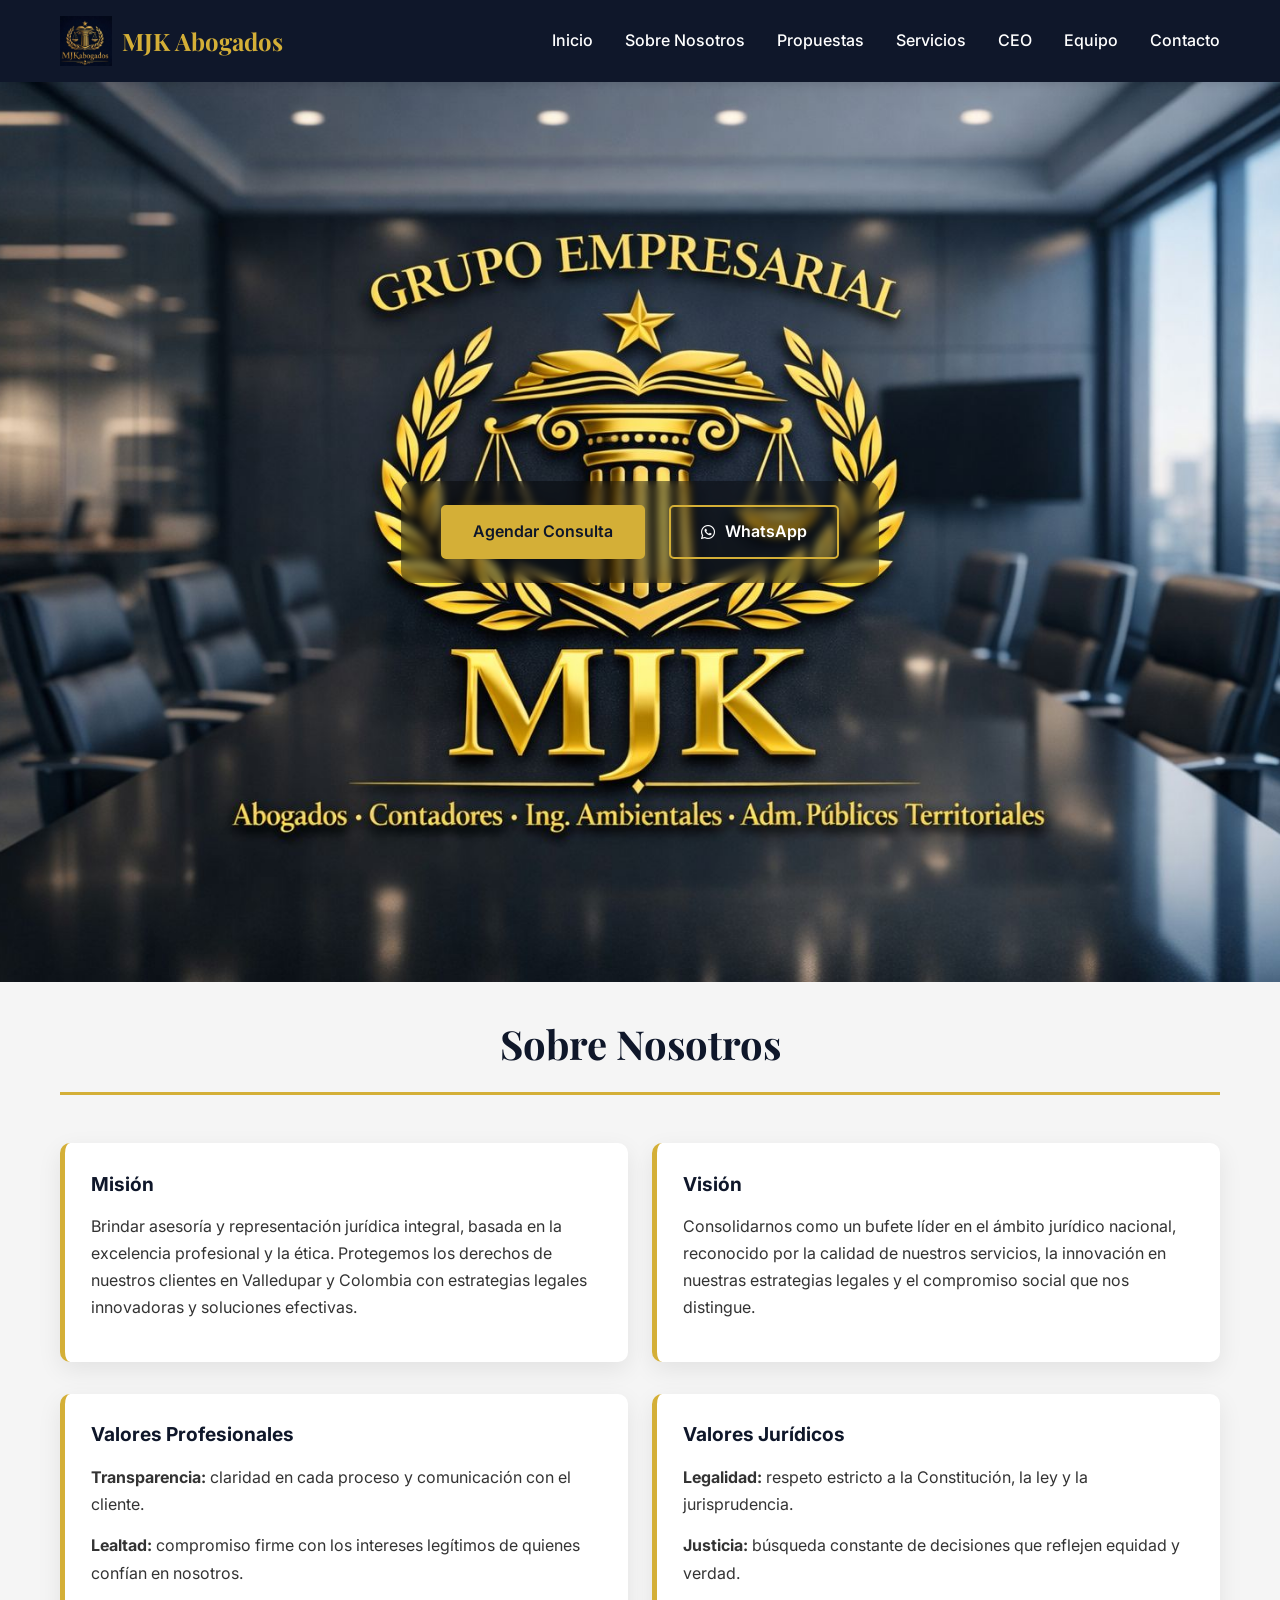
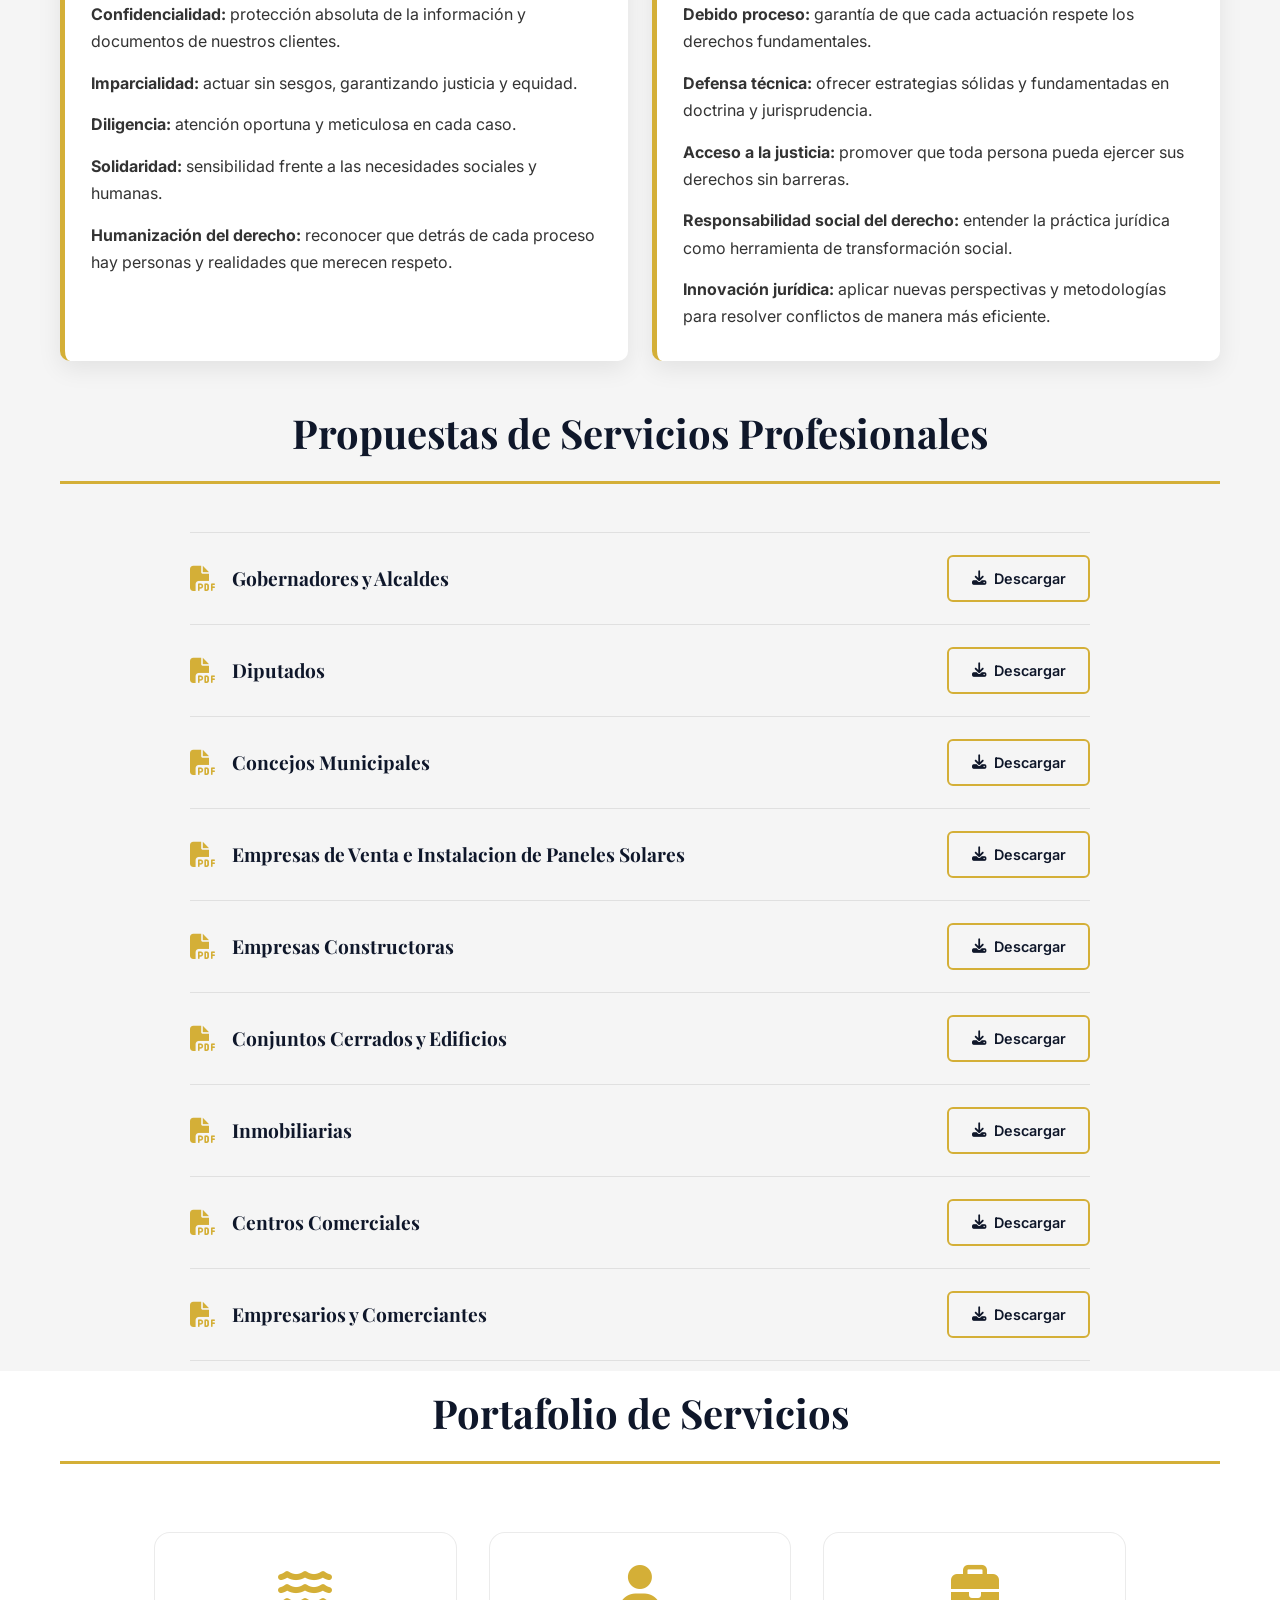
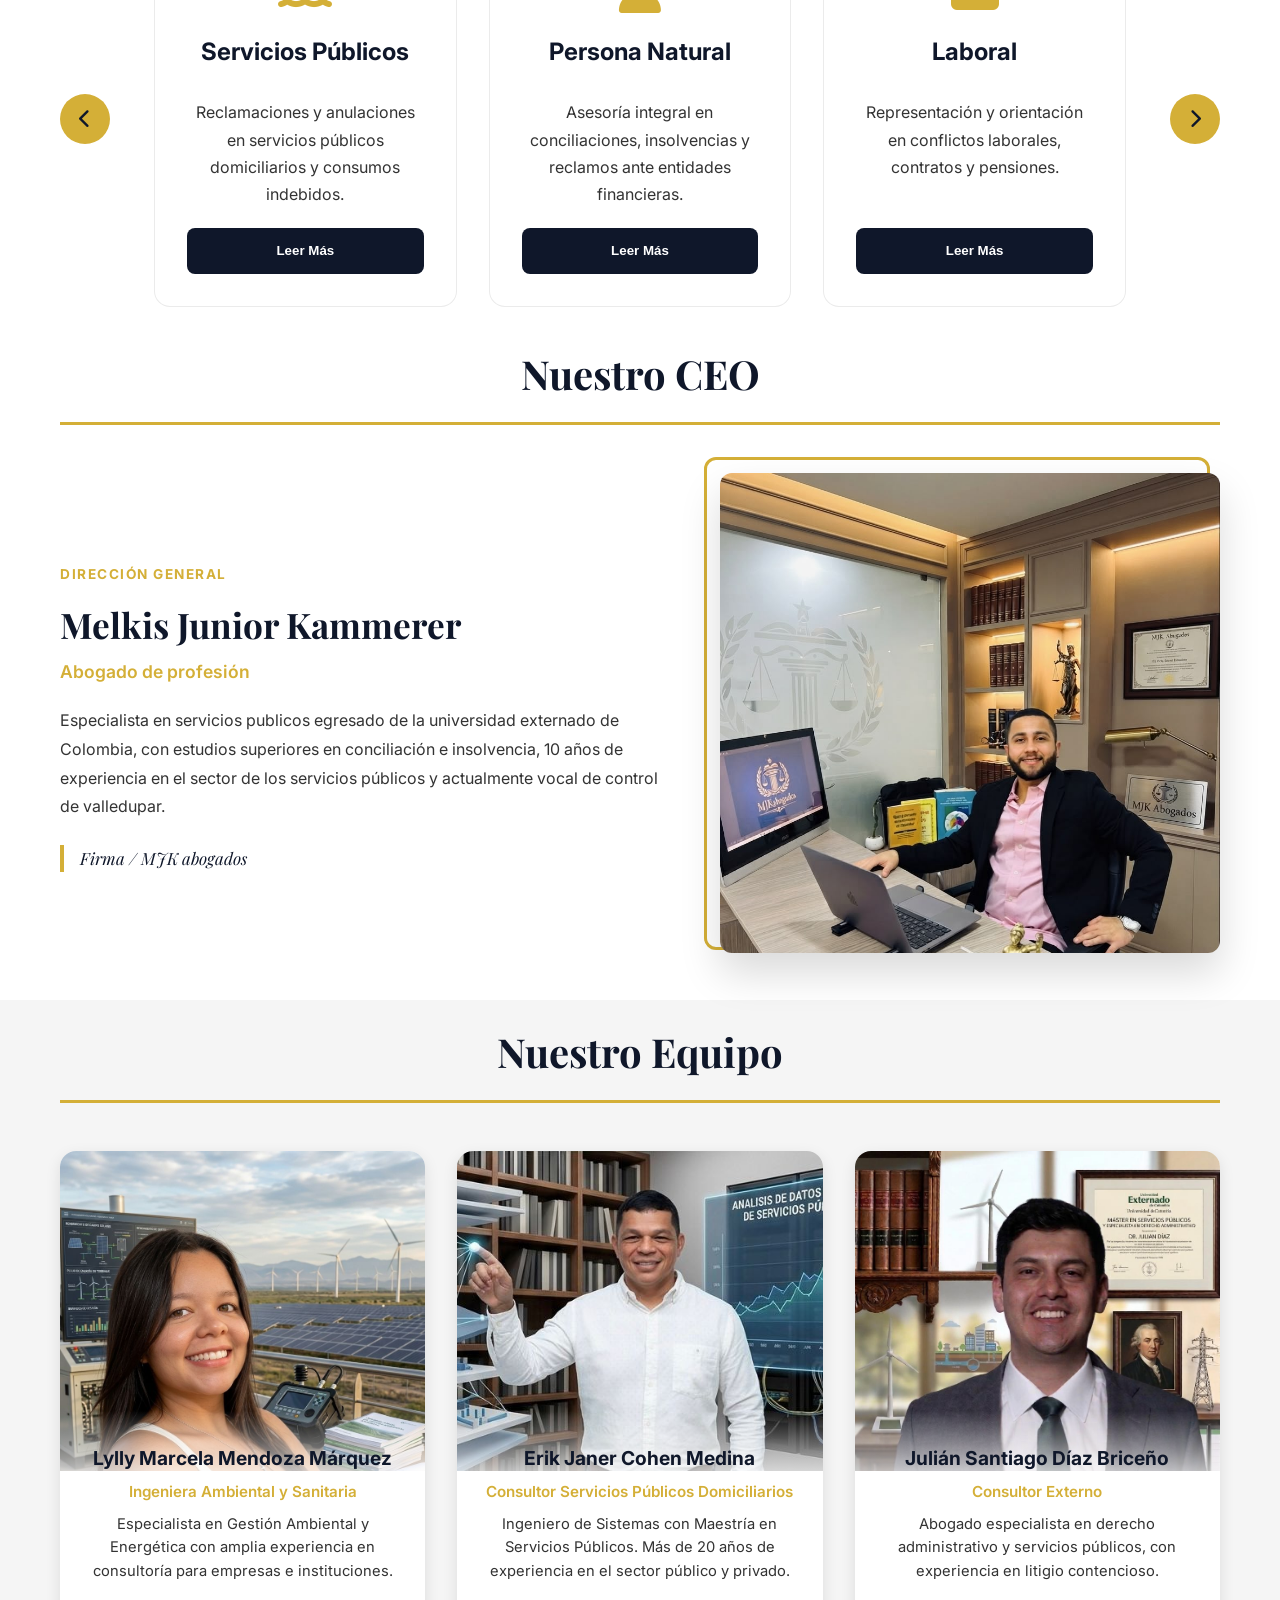
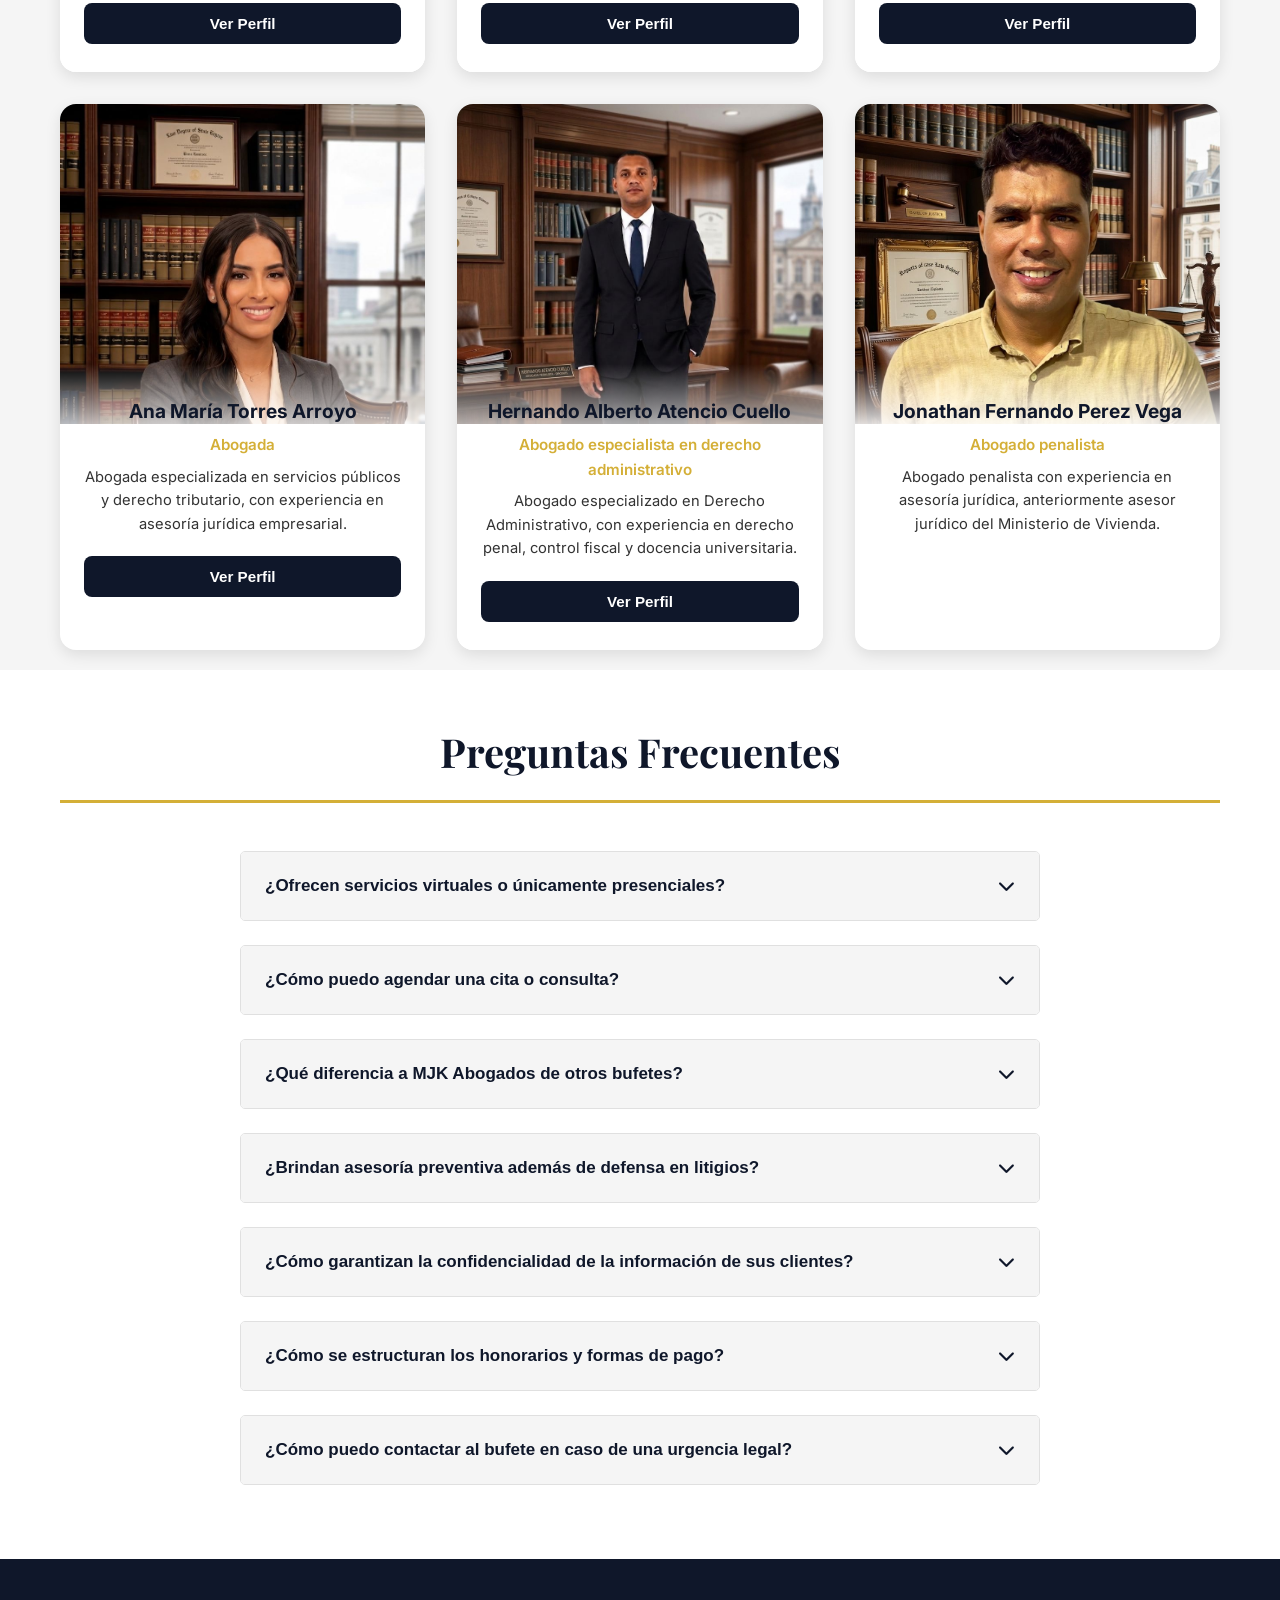
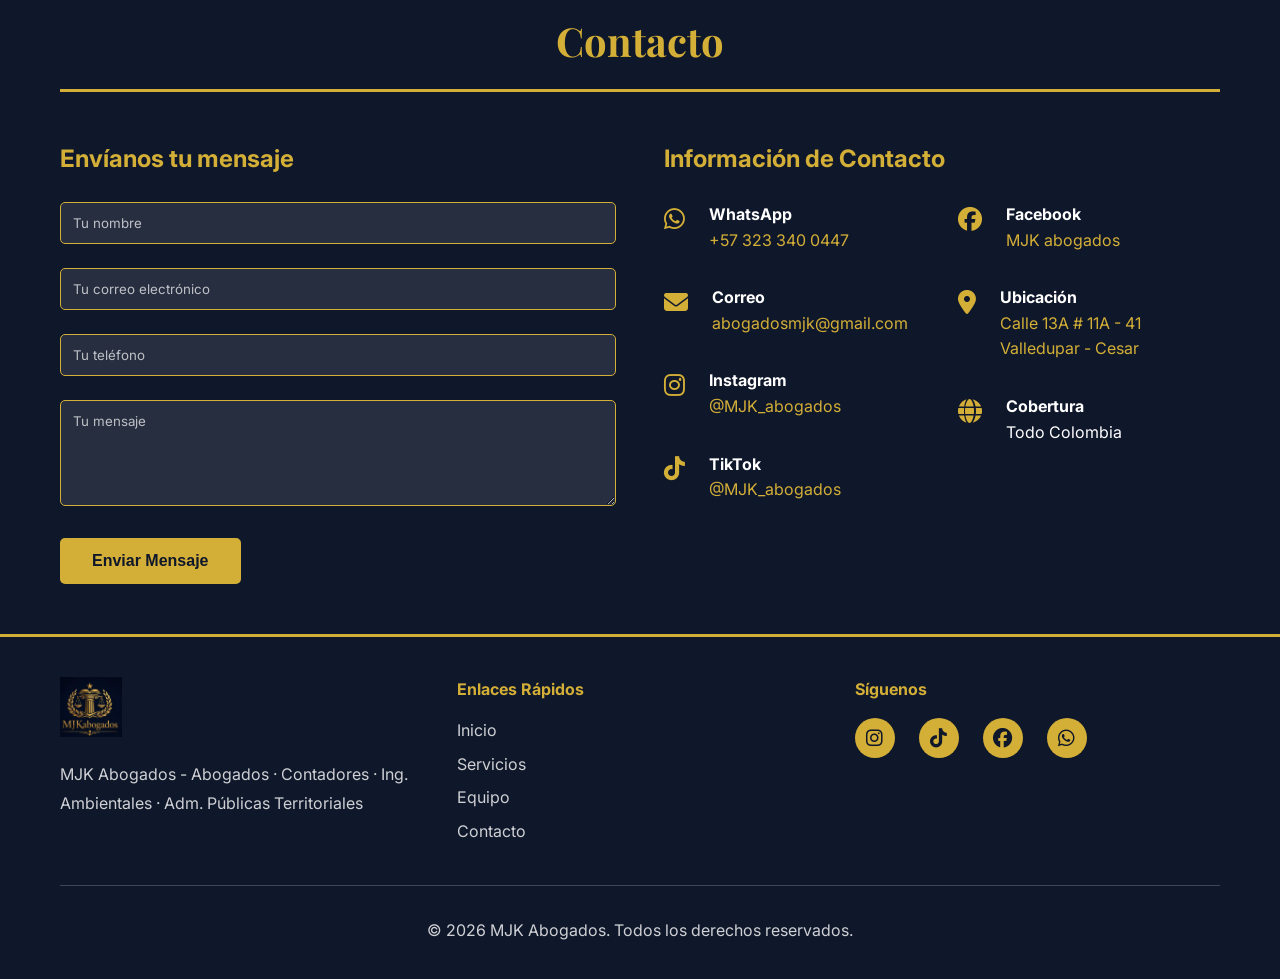
==== index.html @ a699f777 "seo: strengthen brand image metadata" ====
<!DOCTYPE html>
<html lang="es">

<head>
    <link rel="canonical" href="https://mjkabogados.com/">
    <meta charset="UTF-8">
    <meta name="viewport" content="width=device-width, initial-scale=1.0">
    <meta name="robots" content="index, follow">
    <meta name="description"
        content="MJK Abogados, firma de abogados en Valledupar especializada en derecho laboral, civil, penal, administrativo y servicios legales para personas, empresas e instituciones en Colombia.">
    <meta name="keywords" content="abogados en Valledupar, abogados, firma de abogados, derecho laboral, derecho civil, derecho penal, derecho administrativo, servicios legales en Valledupar, abogados en Colombia">
    <meta property="og:locale" content="es_CO">
    <meta property="og:type" content="website">
    <meta property="og:url" content="https://mjkabogados.com/">
    <meta property="og:title" content="Abogados en Valledupar | MJK Abogados">
    <meta property="og:description"
        content="Asesoría y representación legal en Valledupar y Colombia en derecho laboral, civil, penal y administrativo.">
    <meta property="og:image" content="https://mjkabogados.com/img/logo.jpeg">
    <meta property="og:image:secure_url" content="https://mjkabogados.com/img/logo.jpeg">
    <meta property="og:image:alt" content="Logo de MJK Abogados">
    <meta property="og:image:type" content="image/jpeg">
    <meta name="twitter:card" content="summary_large_image">
    <meta name="twitter:title" content="Abogados en Valledupar | MJK Abogados">
    <meta name="twitter:description"
        content="Firma legal con cobertura en Valledupar y Colombia para personas, empresas e instituciones.">
    <meta name="twitter:image" content="https://mjkabogados.com/img/logo.jpeg">
    <meta name="twitter:image:alt" content="Logo de MJK Abogados">
    <title>MJK Abogados | Abogados en Valledupar - Firma Legal en Colombia</title>
    <link rel="icon" type="image/jpeg" href="img/logo.jpeg">
    <link rel="apple-touch-icon" href="img/logo.jpeg">
    <link rel="stylesheet" href="https://cdnjs.cloudflare.com/ajax/libs/font-awesome/6.4.0/css/all.min.css">
    <link
        href="https://fonts.googleapis.com/css2?family=Playfair+Display:wght@700&family=Inter:wght@400;500;600;700&display=swap"
        rel="stylesheet">
    <link rel="stylesheet" href="css/styles.css">
    <script type="application/ld+json">
        {
            "@context": "https://schema.org",
            "@type": "LegalService",
            "name": "MJK Abogados",
            "url": "https://mjkabogados.com/",
            "image": "https://mjkabogados.com/img/logo.jpeg",
            "logo": "https://mjkabogados.com/img/logo.jpeg",
            "description": "Firma de abogados en Valledupar con servicios en derecho laboral, civil, penal, administrativo y asesoría jurídica integral en Colombia.",
            "address": {
                "@type": "PostalAddress",
                "streetAddress": "Calle 13A # 11A - 41",
                "addressLocality": "Valledupar",
                "addressRegion": "Cesar",
                "addressCountry": "CO"
            },
            "areaServed": [
                {
                    "@type": "City",
                    "name": "Valledupar"
                },
                {
                    "@type": "Country",
                    "name": "Colombia"
                }
            ],
            "telephone": "+57 323 340 0447",
            "email": "abogadosmjk@gmail.com",
            "sameAs": [
                "https://instagram.com/MJK_abogados",
                "https://www.tiktok.com/@abogados.mjk",
                "https://www.facebook.com/share/18vCvdkuoU/?mibextid=wwXIfr"
            ],
            "serviceType": [
                "Derecho laboral",
                "Derecho civil",
                "Derecho penal",
                "Derecho administrativo",
                "Asesoría jurídica empresarial"
            ],
            "publisher": {
                "@type": "Organization",
                "name": "MJK Abogados",
                "logo": {
                    "@type": "ImageObject",
                    "url": "https://mjkabogados.com/img/logo.jpeg"
                }
            }
        }
    </script>
    <script type="application/ld+json">
        {
            "@context": "https://schema.org",
            "@type": "WebSite",
            "name": "MJK Abogados",
            "url": "https://mjkabogados.com/",
            "potentialAction": {
                "@type": "SearchAction",
                "target": "https://mjkabogados.com/?q={search_term_string}",
                "query-input": "required name=search_term_string"
            }
        }
    </script>
</head>

<body>
    <!-- NAVBAR -->
    <nav class="navbar">
        <div class="container">
            <div class="navbar-brand">
                <img src="img/logo.jpeg" alt="MJK Abogados Logo" class="logo">
                <span class="brand-name">MJK Abogados</span>
            </div>
            <button class="navbar-toggle" id="navbarToggle">
                <i class="fas fa-bars"></i>
            </button>
            <ul class="nav-menu" id="navMenu">
                <li><a href="#inicio">Inicio</a></li>
                <li><a href="#sobre">Sobre Nosotros</a></li>
                <li><a href="#propuestas">Propuestas</a></li>
                <li><a href="#servicios">Servicios</a></li>   
                <li><a href="#ceo">CEO</a></li>
                <li><a href="#equipo">Equipo</a></li>
                <li><a href="#contacto">Contacto</a></li>
            </ul>
        </div>
    </nav>

    <!-- HERO SECTION -->
    <section id="inicio" class="hero">
        <div class="hero-content">
            <div class="visually-hidden">
                <h1>Abogados en Valledupar con cobertura legal en toda Colombia</h1>
                <p>MJK Abogados brinda asesoría y representación jurídica en derecho laboral, civil, penal y administrativo para personas, empresas e instituciones.</p>
            </div>

            <div class="hero-buttons">
                <a href="#contacto" class="btn btn-primary">Agendar Consulta</a>
                <a href="https://wa.me/573233400447?text=Hola%20MJK%20Abogados,%20quisiera%20consultar..."
                    class="btn btn-secondary" target="_blank">
                    <i class="fab fa-whatsapp"></i> WhatsApp
                </a>
            </div>
        </div>
    </section>

    <!-- SOBRE NOSOTROS -->
    <section id="sobre" class="about">
        <div class="container">
            <h2>Sobre Nosotros</h2>
            <div class="about-content">
                <div class="about-top">
                    <div class="about-card about-half">
                        <h4>Misión</h4>
                        <p>Brindar asesoría y representación jurídica integral, basada en la excelencia profesional y la
                            ética. Protegemos los derechos de nuestros clientes en Valledupar y Colombia con estrategias legales innovadoras y
                            soluciones efectivas.</p>
                    </div>
                    <div class="about-card about-half">
                        <h4>Visión</h4>
                        <p>Consolidarnos como un bufete líder en el ámbito jurídico nacional, reconocido por la calidad
                            de nuestros servicios, la innovación en nuestras estrategias legales y el compromiso social
                            que nos distingue.</p>
                    </div>
                </div>
                <div class="about-bottom">
                    <div class="about-values-row">
                        <div class="about-card about-card--values">
                            <h4>Valores Profesionales</h4>
                            <p><strong>Transparencia:</strong> claridad en cada proceso y comunicación con el cliente.
                            </p>
                            <p><strong>Lealtad:</strong> compromiso firme con los intereses legítimos de quienes confían
                                en nosotros.</p>
                            <p><strong>Confidencialidad:</strong> protección absoluta de la información y documentos de
                                nuestros clientes.</p>
                            <p><strong>Imparcialidad:</strong> actuar sin sesgos, garantizando justicia y equidad.</p>
                            <p><strong>Diligencia:</strong> atención oportuna y meticulosa en cada caso.</p>
                            <p><strong>Solidaridad:</strong> sensibilidad frente a las necesidades sociales y humanas.
                            </p>
                            <p><strong>Humanización del derecho:</strong> reconocer que detrás de cada proceso hay
                                personas y realidades que merecen respeto.</p>
                        </div>
                        <div class="about-card about-card--values">
                            <h4>Valores Jurídicos</h4>
                            <p><strong>Legalidad:</strong> respeto estricto a la Constitución, la ley y la
                                jurisprudencia.</p>
                            <p><strong>Justicia:</strong> búsqueda constante de decisiones que reflejen equidad y
                                verdad.</p>
                            <p><strong>Debido proceso:</strong> garantía de que cada actuación respete los derechos
                                fundamentales.</p>
                            <p><strong>Defensa técnica:</strong> ofrecer estrategias sólidas y fundamentadas en doctrina
                                y jurisprudencia.</p>
                            <p><strong>Acceso a la justicia:</strong> promover que toda persona pueda ejercer sus
                                derechos sin barreras.</p>
                            <p><strong>Responsabilidad social del derecho:</strong> entender la práctica jurídica como
                                herramienta de transformación social.</p>
                            <p><strong>Innovación jurídica:</strong> aplicar nuevas perspectivas y metodologías para
                                resolver conflictos de manera más eficiente.</p>
                        </div>
                    </div>

                </div>
            </div>
        </div>
    </section>

    <!-- PROPUESTAS -->
    <section id="propuestas" class="propuestas">
        <div class="container">
            <h2>Propuestas de Servicios Profesionales</h2>
            <div class="propuestas-lista">

                <div class="propuesta-fila">
                    <div class="propuesta-izquierda">
                        <i class="fas fa-file-pdf"></i>
                        <span class="propuesta-nombre">Gobernadores y Alcaldes</span>
                    </div>
                    <a href="https://drive.google.com/file/d/17sCrNwvafiTgXqhVNTicgYeCvT0Y7p-R/view?usp=sharing"
                        class="propuesta-btn" target="_blank">
                        <i class="fas fa-download"></i> Descargar
                    </a>
                </div>

                <div class="propuesta-fila">
                    <div class="propuesta-izquierda">
                        <i class="fas fa-file-pdf"></i>
                        <span class="propuesta-nombre">Diputados</span>
                    </div>
                    <a href="https://drive.google.com/file/d/11726Y9K8hqjGO_If0L4Zh07LdhvwVZY9/view?usp=sharing"
                        class="propuesta-btn" target="_blank">
                        <i class="fas fa-download"></i> Descargar
                    </a>
                </div>

                <div class="propuesta-fila">
                    <div class="propuesta-izquierda">
                        <i class="fas fa-file-pdf"></i>
                        <span class="propuesta-nombre">Concejos Municipales</span>
                    </div>
                    <a href="https://drive.google.com/file/d/1yV-M9DVCG3ICMq84X9VA0N2yFjazBCdd/view?usp=sharing"
                        class="propuesta-btn" target="_blank">
                        <i class="fas fa-download"></i> Descargar
                    </a>
                </div>

                <div class="propuesta-fila">
                    <div class="propuesta-izquierda">
                        <i class="fas fa-file-pdf"></i>
                        <span class="propuesta-nombre">Empresas de Venta e Instalacion de Paneles Solares</span>
                    </div>
                    <a href="https://drive.google.com/file/d/1ZWFgNXyEoKgkj7jxSRii2LB6a3aE-czv/view?usp=sharing"
                        class="propuesta-btn" target="_blank">
                        <i class="fas fa-download"></i> Descargar
                    </a>
                </div>

                <div class="propuesta-fila">
                    <div class="propuesta-izquierda">
                        <i class="fas fa-file-pdf"></i>
                        <span class="propuesta-nombre">Empresas Constructoras</span>
                    </div>
                    <a href="https://drive.google.com/file/d/1zGz60MUUJRoR3LhMsi3hJjZIXzCIt_4q/view?usp=sharing"
                        class="propuesta-btn" target="_blank">
                        <i class="fas fa-download"></i> Descargar
                    </a>
                </div>

                <div class="propuesta-fila">
                    <div class="propuesta-izquierda">
                        <i class="fas fa-file-pdf"></i>
                        <span class="propuesta-nombre">Conjuntos Cerrados y Edificios</span>
                    </div>
                    <a href="https://drive.google.com/file/d/1uvI2ENW-Zn09Bcqbhzjt5KZUYVSSjVvZ/view?usp=sharing"
                        class="propuesta-btn" target="_blank">
                        <i class="fas fa-download"></i> Descargar
                    </a>
                </div>

                <div class="propuesta-fila">
                    <div class="propuesta-izquierda">
                        <i class="fas fa-file-pdf"></i>
                        <span class="propuesta-nombre">Inmobiliarias</span>
                    </div>
                    <a href="https://drive.google.com/file/d/1myUMqMc_Cl031paJdoO_lQzhs2rjewwo/view?usp=sharing"
                        class="propuesta-btn" target="_blank">
                        <i class="fas fa-download"></i> Descargar
                    </a>
                </div>

                <div class="propuesta-fila">
                    <div class="propuesta-izquierda">
                        <i class="fas fa-file-pdf"></i>
                        <span class="propuesta-nombre">Centros Comerciales</span>
                    </div>
                    <a href="https://drive.google.com/file/d/1xZUAeNHdOgQsxAsM2YVkanNiUA2tVI_c/view?usp=sharing"
                        class="propuesta-btn" target="_blank">
                        <i class="fas fa-download"></i> Descargar
                    </a>
                </div>

                <div class="propuesta-fila">
                    <div class="propuesta-izquierda">
                        <i class="fas fa-file-pdf"></i>
                        <span class="propuesta-nombre">Empresarios y Comerciantes</span>
                    </div>
                    <a href="https://drive.google.com/file/d/1Nvy4bCHF0qKuUGuVOE2D0m-XgnEPaEN0/view?usp=sharing"
                        class="propuesta-btn" target="_blank">
                        <i class="fas fa-download"></i> Descargar
                    </a>
                </div>

            </div>
        </div>
    </section>

    <!-- SERVICIOS SLIDER -->
    <section id="servicios" class="services">
        <div class="container">
            <h2>Portafolio de Servicios</h2>

            <div class="services-slider-container">
                <button class="slider-arrow slider-prev" id="sliderPrev">
                    <i class="fas fa-chevron-left"></i>
                </button>

                <div class="services-slider">
                    <div class="slider-track" id="sliderTrack">

                    </div>
                </div>

                <button class="slider-arrow slider-next" id="sliderNext">
                    <i class="fas fa-chevron-right"></i>
                </button>
            </div>
        </div>
    </section>

    <!-- MODAL SERVICIOS -->
    <div id="serviceModal" class="service-modal">
        <div class="modal-content">
            <button class="modal-close" id="modalClose">
                <i class="fas fa-times"></i>
            </button>
            <h3 id="modalTitle">Servicios</h3>
            <div id="modalBody" class="modal-body">

            </div>
        </div>
    </div>

    <!-- CEO -->
    <section id="ceo" class="ceo">
        <div class="container">
            <h2>Nuestro CEO</h2>
            <div class="ceo-content">
                <div class="ceo-text">
                    <span class="ceo-tag">Dirección General</span>
                    <h3>Melkis Junior Kammerer</h3>
                    <p class="ceo-role">Abogado de profesión </p>
                    <p class="ceo-description">
                        Especialista en servicios publicos egresado de la universidad externado de Colombia, con
                        estudios superiores en conciliación e insolvencia, 10 años de experiencia en el sector de los
                        servicios públicos y actualmente vocal de control de valledupar.
                    </p>
                    <div class="ceo-signature">
                        <span>Firma / MJK abogados</span>
                    </div>
                </div>
                <div class="ceo-image">
                    <img src="img/melkis kammerer.jpeg" alt="Mlekis Junior Kammerer Diaz">
                </div>
            </div>
        </div>
    </section>

    <!-- EQUIPO -->
    <section id="equipo" class="team">
        <div class="container">
            <h2>Nuestro Equipo</h2>
            <div class="team-grid">


                <div class="team-card">
                    <img src="img/lilly_marcela.jpeg" alt="Lylly Marcela Mendoza Márquez">
                    <div class="team-card-body">
                        <h3>Lylly Marcela Mendoza Márquez</h3>
                        <p class="specialty">Ingeniera Ambiental y Sanitaria</p>
                        <p class="description">Especialista en Gestión Ambiental y Energética con amplia experiencia en
                            consultoría para empresas e instituciones.</p>
                        <button class="team-profile-btn" data-member="lilly">Ver Perfil</button>
                    </div>
                </div>

                <div class="team-card">
                    <img src="img/erik_cohen.jpeg" alt="ERIK JANER COHEN MEDINA">
                    <div class="team-card-body">
                        <h3>Erik Janer Cohen Medina</h3>
                        <p class="specialty">Consultor Servicios Públicos Domiciliarios</p>
                        <p class="description">Ingeniero de Sistemas con Maestría en Servicios Públicos. Más de 20 años
                            de experiencia en el sector público y privado.</p>
                        <button class="team-profile-btn" data-member="erik">Ver Perfil</button>
                    </div>
                </div>

                <div class="team-card">
                    <img src="img/Julián Santiago Díaz Briceño.jpeg" alt="Julián Santiago Díaz Briceño">
                    <div class="team-card-body">
                        <h3>Julián Santiago Díaz Briceño</h3>
                        <p class="specialty">Consultor Externo</p>
                        <p class="description">Abogado especialista en derecho administrativo y servicios públicos, con
                            experiencia en litigio contencioso.</p>
                        <button class="team-profile-btn" data-member="Julian">Ver Perfil</button>
                    </div>
                </div>

                <div class="team-card">
                    <img src="img/ANA MARÍA TORRES ARROYO.jpeg" alt="ANA MARÍA TORRES ARROYO">
                    <div class="team-card-body">
                        <h3>Ana María Torres Arroyo</h3>
                        <p class="specialty">Abogada</p>
                        <p class="description">Abogada especializada en servicios públicos y derecho tributario, con
                            experiencia en asesoría jurídica empresarial.</p>
                        <button class="team-profile-btn" data-member="ANA">Ver Perfil</button>
                    </div>
                </div>


                <div class="team-card">
                    <img src="img/Hernando alberto atencio cuello.jpeg" alt="Hernando alberto atencio cuello">
                    <div class="team-card-body">
                        <h3>Hernando Alberto Atencio Cuello</h3>
                        <p class="specialty">Abogado especialista en derecho administrativo</p>
                        <p class="description">Abogado especializado en Derecho Administrativo, con experiencia en
                            derecho penal, control fiscal y docencia universitaria.</p>
                        <button class="team-profile-btn" data-member="Hernan">Ver Perfil</button>
                    </div>
                </div>
                <div class="team-card">
                    <img src="img/JONATHAN FERNANDO PEREZ VEGA.jpeg" alt="JONATHAN FERNANDO PEREZ VEGA">
                    <div class="team-card-body">
                        <h3>Jonathan Fernando Perez Vega</h3>
                        <p class="specialty">Abogado penalista </p>
                        <p class="description">Abogado penalista con experiencia en asesoría jurídica, anteriormente
                            asesor jurídico del Ministerio de Vivienda.</p>
                        <!--<button class="team-profile-btn" data-member="lilly">Ver Perfil</button>-->
                    </div>
                </div>



            </div>
        </div>
    </section>

    <!-- MODAL EQUIPO -->
    <div id="teamModal" class="team-modal">
        <div class="team-modal-content">
            <button class="team-modal-close" id="teamModalClose">
                <i class="fas fa-times"></i>
            </button>
            <div class="team-modal-header">
                <img id="teamModalImg" src="" alt="">
                <div>
                    <h3 id="teamModalName"></h3>
                    <p id="teamModalSpecialty"></p>
                </div>
            </div>
            <div id="teamModalBody" class="team-modal-body"></div>
        </div>
    </div>

    <!-- FAQ -->
    <section id="faq" class="faq">
        <div class="container">
            <h2>Preguntas Frecuentes</h2>
            <div class="faq-accordion">
                <div class="faq-item">
                    <button class="faq-question">
                        <span>¿Ofrecen servicios virtuales o únicamente presenciales?</span>
                        <i class="fas fa-chevron-down"></i>
                    </button>
                    <div class="faq-answer">
                        <p>Ofrecemos ambos. Puedes agendar reuniones presenciales en nuestras oficinas o virtuales
                            mediante plataformas seguras.</p>
                    </div>
                </div>
                <div class="faq-item">
                    <button class="faq-question">
                        <span>¿Cómo puedo agendar una cita o consulta?</span>
                        <i class="fas fa-chevron-down"></i>
                    </button>
                    <div class="faq-answer">
                        <p>Puedes agendar tu cita a través de nuestros canales de contacto, WhatsApp, línea telefónica o
                            formulario web. Nuestro equipo confirmará la fecha y hora más conveniente para ti.</p>
                    </div>
                </div>
                <div class="faq-item">
                    <button class="faq-question">
                        <span>¿Qué diferencia a MJK Abogados de otros bufetes?</span>
                        <i class="fas fa-chevron-down"></i>
                    </button>
                    <div class="faq-answer">
                        <p>Nos distingue la combinación de excelencia jurídica, innovación en estrategias legales y un
                            profundo compromiso social. Transformamos cada victoria legal en un activo para nuestros
                            clientes.</p>
                    </div>
                </div>
                <div class="faq-item">
                    <button class="faq-question">
                        <span>¿Brindan asesoría preventiva además de defensa en litigios?</span>
                        <i class="fas fa-chevron-down"></i>
                    </button>
                    <div class="faq-answer">
                        <p>Sí. Creemos que la prevención jurídica es clave para evitar conflictos futuros. Ofrecemos
                            diagnósticos y acompañamiento estratégico para instituciones y empresas.</p>
                    </div>
                </div>
                <div class="faq-item">
                    <button class="faq-question">
                        <span>¿Cómo garantizan la confidencialidad de la información de sus clientes?</span>
                        <i class="fas fa-chevron-down"></i>
                    </button>
                    <div class="faq-answer">
                        <p>La confidencialidad es uno de nuestros valores centrales. Toda la información y documentación
                            recibida es protegida bajo estrictos protocolos éticos y legales.</p>
                    </div>
                </div>
                <div class="faq-item">
                    <button class="faq-question">
                        <span>¿Cómo se estructuran los honorarios y formas de pago?</span>
                        <i class="fas fa-chevron-down"></i>
                    </button>
                    <div class="faq-answer">
                        <p>Nuestros honorarios se definen según la complejidad del caso y se acuerdan de manera
                            transparente con el cliente. Ofrecemos opciones de pago flexibles.</p>
                    </div>
                </div>
                <div class="faq-item">
                    <button class="faq-question">
                        <span>¿Cómo puedo contactar al bufete en caso de una urgencia legal?</span>
                        <i class="fas fa-chevron-down"></i>
                    </button>
                    <div class="faq-answer">
                        <p>Puedes comunicarte directamente a nuestra línea de atención o WhatsApp institucional. Nuestro
                            equipo responderá de manera inmediata para brindarte apoyo.</p>
                    </div>
                </div>
            </div>
        </div>
    </section>

    <!-- CONTACTO -->
    <section id="contacto" class="contact">
        <div class="container">
            <h2>Contacto</h2>
            <div class="contact-content">
                <div class="contact-form">
                    <h3>Envíanos tu mensaje</h3>
                    <form id="contactForm">
                        <div class="form-group">
                            <input type="text" placeholder="Tu nombre" required>
                        </div>
                        <div class="form-group">
                            <input type="email" placeholder="Tu correo electrónico" required>
                        </div>
                        <div class="form-group">
                            <input type="tel" placeholder="Tu teléfono" required>
                        </div>
                        <div class="form-group">
                            <textarea placeholder="Tu mensaje" rows="5" required></textarea>
                        </div>
                        <button type="submit" class="btn btn-primary">Enviar Mensaje</button>
                    </form>
                </div>
                <div class="contact-info">
                    <h3>Información de Contacto</h3>
                    <div class="info-grid">
                        <div class="info-col">
                            <div class="info-item">
                                <i class="fab fa-whatsapp"></i>
                                <div>
                                    <p><strong>WhatsApp</strong></p>
                                    <a href="https://wa.me/573233400447" target="_blank">+57 323 340 0447</a>
                                </div>
                            </div>
                            <div class="info-item">
                                <i class="fas fa-envelope"></i>
                                <div>
                                    <p><strong>Correo</strong></p>
                                    <a href="mailto:abogadosmjk@gmail.com">abogadosmjk@gmail.com</a>
                                </div>
                            </div>
                            <div class="info-item">
                                <i class="fab fa-instagram"></i>
                                <div>
                                    <p><strong>Instagram</strong></p>
                                    <a href="https://instagram.com/MJK_abogados" target="_blank">@MJK_abogados</a>
                                </div>
                            </div>
                            <div class="info-item">
                                <i class="fab fa-tiktok"></i>
                                <div>
                                    <p><strong>TikTok</strong></p>
                                    <a href="https://www.tiktok.com/@abogados.mjk" target="_blank">@MJK_abogados</a>
                                </div>
                            </div>
                        </div>
                        <div class="info-col">
                            <div class="info-item">
                                <i class="fab fa-facebook"></i>
                                <div>
                                    <p><strong>Facebook</strong></p>
                                    <a href="https://www.facebook.com/share/18vCvdkuoU/?mibextid=wwXIfr"
                                        target="_blank">MJK abogados</a>
                                </div>
                            </div>
                            <div class="info-item">
                                <i class="fa-solid fa-location-dot"></i>
                                <div>
                                    <p><strong>Ubicación</strong></p>
                                    <a href="https://www.google.com/maps/search/?api=1&query=Calle+13A+11A-41+Valledupar+Cesar"
                                        target="_blank" rel="noopener noreferrer">
                                        <p>Calle 13A # 11A - 41</p>
                                        <p>Valledupar - Cesar</p>
                                    </a>
                                </div>
                            </div>
                            <div class="info-item">
                                <i class="fas fa-globe"></i>
                                <div>
                                    <p><strong>Cobertura</strong></p>
                                    <p>Todo Colombia</p>
                                </div>
                            </div>
                        </div>
                    </div>
                </div>
            </div>
        </div>
    </section>

    <!-- FOOTER -->
    <footer class="footer">
        <div class="container">
            <div class="footer-content">
                <div class="footer-section">
                    <img src="img/logo.jpeg" alt="MJK Abogados Logo" class="footer-logo">
                    <p>MJK Abogados - Abogados · Contadores · Ing. Ambientales · Adm. Públicas Territoriales</p>
                </div>
                <div class="footer-section">
                    <h4>Enlaces Rápidos</h4>
                    <ul>
                        <li><a href="#inicio">Inicio</a></li>
                        <li><a href="#servicios">Servicios</a></li>
                        <li><a href="#equipo">Equipo</a></li>
                        <li><a href="#contacto">Contacto</a></li>
                    </ul>
                </div>
                <div class="footer-section">
                    <h4>Síguenos</h4>
                    <div class="social-links">
                        <a href="https://instagram.com/MJK_abogados" target="_blank"><i
                                class="fab fa-instagram"></i></a>
                        <a href="https://www.tiktok.com/@abogados.mjk" target="_blank"><i class="fab fa-tiktok"></i></a>
                        <a href="https://www.facebook.com/share/18vCvdkuoU/?mibextid=wwXIfr" target="_blank"><i
                                class="fab fa-facebook"></i></a>

                        <a href="https://wa.me/573233400447" target="_blank"><i class="fab fa-whatsapp"></i></a>
                    </div>
                </div>
            </div>
            <div class="footer-bottom">
                <p>&copy; 2026 MJK Abogados. Todos los derechos reservados.</p>
            </div>
        </div>
    </footer>

    <script src="js/app.js"></script>
</body>

</html>
---- css/styles.css ----
/* ============================================
   VARIABLES Y RESET
   ============================================ */

* {
    margin: 0;
    padding: 0;
    box-sizing: border-box;
}

:root {
    --primary-dark: #0F172A;
    --gold: #D4AF37;
    --white: #FFFFFF;
    --light-gray: #F5F5F5;
    --dark-gray: #2D3748;
    --text-color: #333333;
    --border-color: #E0E0E0;
    --transition: all 0.3s ease;
}

html {
    scroll-behavior: smooth;
}

body {
    font-family: 'Inter', sans-serif;
    line-height: 1.6;
    color: var(--text-color);
    overflow-x: hidden;
}

.container {
    max-width: 1200px;
    margin: 0 auto;
    padding: 0 20px;
}

.visually-hidden {
    position: absolute;
    width: 1px;
    height: 1px;
    padding: 0;
    margin: -1px;
    overflow: hidden;
    clip: rect(0, 0, 0, 0);
    white-space: nowrap;
    border: 0;
}

/* ============================================
   NAVBAR
   ============================================ */

.navbar {
    background: var(--primary-dark);
    padding: 1rem 0;
    position: sticky;
    top: 0;
    z-index: 1000;
    box-shadow: 0 2px 10px rgba(0, 0, 0, 0.1);
}

.navbar .container {
    display: flex;
    justify-content: space-between;
    align-items: center;
}

.navbar-brand {
    display: flex;
    align-items: center;
    gap: 10px;
}

.logo {
    height: 50px;
    width: auto;
}

.brand-name {
    color: var(--gold);
    font-size: 1.5rem;
    font-weight: 700;
    font-family: 'Playfair Display', serif;
    display: none;
}

@media (min-width: 768px) {
    .brand-name {
        display: inline;
    }
}

.nav-menu {
    display: flex;
    list-style: none;
    gap: 2rem;
}

.nav-menu a {
    color: var(--white);
    text-decoration: none;
    font-weight: 500;
    transition: var(--transition);
}

.nav-menu a:hover {
    color: var(--gold);
    border-bottom: 2px solid var(--gold);
    padding-bottom: 5px;
}

.navbar-toggle {
    display: none;
    background: none;
    border: none;
    color: var(--white);
    font-size: 1.5rem;
    cursor: pointer;
}

@media (max-width: 768px) {
    .navbar-toggle {
        display: block;
    }

    .nav-menu {
        display: none;
        position: absolute;
        top: 70px;
        left: 0;
        right: 0;
        flex-direction: column;
        background: var(--primary-dark);
        padding: 1rem;
        gap: 1rem;
    }

    .nav-menu.active {
        display: flex;
    }
}

/* ============================================
   HERO SECTION
   ============================================ */

.hero {
    min-height: 100vh;
    background-color: var(--primary-dark);
    display: flex;
    align-items: center;
    justify-content: center;
    position: relative;
    overflow: hidden;
    background-image: url("../img/imagen-principal.jpeg");
    background-size: cover;
    background-repeat: no-repeat;
    background-position: center center;
    background-attachment: scroll;
}

.hero-content {
    position: relative;
    z-index: 10;
    text-align: center;
    color: var(--white);
    animation: fadeInUp 1s ease;
    padding: 2rem;
}

.hero h1 {
    font-family: 'Playfair Display', serif;
    font-size: 4rem;
    margin-bottom: 1rem;
    color: var(--gold);
    text-shadow: 2px 2px 4px rgba(0, 0, 0, 0.3);
}

.hero p {
    font-size: 1.5rem;
    margin-bottom: 2rem;
    color: var(--light-gray);
}

.hero-buttons {
    display: flex;
    gap: 1.5rem;
    justify-content: center;
    flex-wrap: wrap;
    background: rgba(0, 0, 0, 0.4);
    padding: 1.5rem 2.5rem;
    border-radius: 12px;
    backdrop-filter: blur(4px);
    width: fit-content;
    margin: 0 auto;
}

@media (max-width: 1024px) {
    .hero {
        min-height: 80vh;
        background-size: cover;
        background-position: center center;
    }

    .hero h1 {
        font-size: 3rem;
    }

    .hero p {
        font-size: 1.2rem;
    }
}

@media (max-width: 768px) {
    .hero {
        min-height: 70vh;
        background-size: cover;
        background-position: center center;
    }

    .hero-content {
        padding: 1rem;
    }

    .hero h1 {
        font-size: 2.5rem;
        margin-bottom: 0.75rem;
    }

    .hero p {
        font-size: 1.1rem;
        margin-bottom: 1.5rem;
    }

    .hero-buttons {
        flex-direction: column;
        gap: 1rem;
        padding: 1.25rem 1.5rem;
        align-items: stretch;
    }
}

@media (max-width: 540px) {
    .hero {
        min-height: 60vh;
        background-size: cover;
        background-position: center center;
    }

    .hero h1 {
        font-size: 2rem;
        margin-bottom: 0.5rem;
    }

    .hero p {
        font-size: 1rem;
        margin-bottom: 1rem;
    }

    .hero-buttons {
        padding: 1rem 1.25rem;
        gap: 0.75rem;
    }
}

/* ============================================
   BOTONES
   ============================================ */

.btn {
    padding: 12px 30px;
    border: 2px solid var(--gold);
    border-radius: 5px;
    text-decoration: none;
    font-weight: 600;
    transition: background 0.2s ease, color 0.2s ease;
    display: inline-flex;
    align-items: center;
    justify-content: center;
    gap: 10px;
    cursor: pointer;
    font-size: 1rem;
    white-space: nowrap;
    box-sizing: border-box;
}


.btn:focus,
.btn:active,
.btn:focus-visible {
    outline: none;
    box-shadow: none;
}

.btn-primary {
    background: var(--gold);
    color: var(--primary-dark);
}

.btn-primary:hover {
    background: transparent;
    color: var(--gold);
}

.btn-secondary {
    background: transparent;
    color: var(--white);
}

.btn-secondary:hover {
    background: var(--gold);
    color: var(--primary-dark);
    transform: translateY(-2px);
}

/* ============================================
   SECCIÓN SOBRE NOSOTROS
   ============================================ */

.about {
    padding: 30px 0;
    background: var(--light-gray);
}

.about h2 {
    font-family: 'Playfair Display', serif;
    font-size: 2.5rem;
    text-align: center;
    color: var(--primary-dark);
    margin-bottom: 3rem;
    border-bottom: 3px solid var(--gold);
    padding-bottom: 1rem;
    display: inline-block;
    width: 100%;
    opacity: 0;
    transform: translateY(20px);
    animation: fadeInUp 0.8s ease forwards;
    animation-delay: 0.1s;
}

.about-content {
    display: grid;
    gap: 2rem;
}

.about-top {
    display: grid;
    grid-template-columns: repeat(2, minmax(0, 1fr));
    gap: 1.5rem;
}

.about-bottom {
    display: grid;
    gap: 1.5rem;
}

.about-values-row {
    display: grid;
    grid-template-columns: repeat(2, minmax(0, 1fr));
    gap: 1.5rem;
}

.about-card {
    background: var(--white);
    padding: 1.6rem;
    border-radius: 10px;
    box-shadow: 0 8px 25px rgba(0, 0, 0, 0.08);
    border-left: 5px solid var(--gold);
    transition: transform 0.3s ease, box-shadow 0.3s ease, border-color 0.3s ease, opacity 0.3s ease;
}

.about-card:hover {
    transform: translateY(-6px);
    box-shadow: 0 18px 40px rgba(0, 0, 0, 0.15);
    border-left-color: var(--primary-dark);
}

/* Reveal animation classes (manejadas por IntersectionObserver) */
.about-card.reveal,
.service-card.reveal,
.team-card.reveal,
.testimonial-card.reveal,
.faq-item.reveal,
.contact-form.reveal,
.contact-info.reveal {
    opacity: 0;
    transform: translateY(30px);
}

.about-card.visible,
.service-card.visible,
.team-card.visible,
.testimonial-card.visible,
.faq-item.visible,
.contact-form.visible,
.contact-info.visible {
    opacity: 1;
    transform: translateY(0);
}

.about-card--values {
    padding-bottom: 1rem;
    max-width: 100%;
}

@media (max-width: 1024px) {
    .about-values-row {
        grid-template-columns: 1fr;
    }

    .about-top {
        grid-template-columns: 1fr;
    }

    .about-bottom {
        grid-template-columns: 1fr;
    }
}

.about-card h4 {
    color: var(--primary-dark);
    margin-bottom: 0.85rem;
    font-size: 1.2rem;
}

.about-card p {
    color: var(--text-color);
    margin-bottom: 0.9rem;
    line-height: 1.7;
}

@media (max-width: 768px) {
    .about h2 {
        font-size: 1.8rem;
    }

    .about-content {
        gap: 1.5rem;
    }
}

/* ============================================
   SECCIÓN PROPUESTAS
   ============================================ */

.propuestas {
    padding: 10px 0;
    background: var(--light-gray);
}

.propuestas h2 {
    font-family: 'Playfair Display', serif;
    font-size: 2.5rem;
    text-align: center;
    color: var(--primary-dark);
    margin-bottom: 3rem;
    border-bottom: 3px solid var(--gold);
    padding-bottom: 1rem;
    display: inline-block;
    width: 100%;
}

.propuestas-lista {
    max-width: 900px;
    margin: 0 auto;
}

.propuesta-fila {
    display: flex;
    justify-content: space-between;
    align-items: center;
    padding: 1.4rem 0;
    border-bottom: 1px solid var(--border-color);
    gap: 1rem;
    transition: var(--transition);
}

.propuesta-fila:first-child {
    border-top: 1px solid var(--border-color);
}

.propuesta-fila:hover {
    border-bottom-color: var(--gold);
    padding-left: 0.75rem;
}

.propuesta-izquierda {
    display: flex;
    align-items: center;
    gap: 1rem;
}

.propuesta-izquierda i {
    font-size: 1.6rem;
    color: var(--gold);
    flex-shrink: 0;
}

.propuesta-nombre {
    font-family: 'Playfair Display', serif;
    font-size: 1.2rem;
    color: var(--primary-dark);
    font-weight: 700;
}

.propuesta-btn {
    display: inline-flex;
    align-items: center;
    gap: 0.5rem;
    padding: 0.6rem 1.4rem;
    border: 2px solid var(--gold);
    border-radius: 6px;
    background: transparent;
    color: var(--primary-dark);
    font-weight: 600;
    font-size: 0.9rem;
    text-decoration: none;
    transition: var(--transition);
    white-space: nowrap;
    flex-shrink: 0;
}

.propuesta-btn:hover {
    background: var(--gold);
    color: var(--primary-dark);
}

@media (max-width: 768px) {
    .propuestas h2 {
        font-size: 1.8rem;
    }

    .propuesta-fila {
        flex-direction: column;
        align-items: flex-start;
        gap: 0.75rem;
        padding: 1.25rem 0;
    }

    .propuesta-nombre {
        font-size: 1rem;
    }

    .propuesta-btn {
        width: 100%;
        justify-content: center;
    }
}

/* ============================================
   SECCIÓN SERVICIOS
   ============================================ */

.services {
    padding: 10px 20px;
    background: var(--white);
}

.services h2 {
    font-family: 'Playfair Display', serif;
    font-size: 2.5rem;
    text-align: center;
    color: var(--primary-dark);
    margin-bottom: 3rem;
    border-bottom: 3px solid var(--gold);
    padding-bottom: 1rem;
    display: inline-block;
    width: 100%;
}

.services-grid {
    display: grid;
    grid-template-columns: repeat(auto-fit, minmax(280px, 1fr));
    gap: 2rem;
}

.service-card {
    background: var(--light-gray);
    padding: 2rem;
    border-radius: 10px;
    text-align: center;
    transition: var(--transition);
    border-top: 4px solid var(--gold);
}

.service-card:hover {
    transform: translateY(-10px);
    box-shadow: 0 10px 30px rgba(0, 0, 0, 0.15);
    background: var(--white);
    border-top-color: var(--primary-dark);
}

.service-card i {
    font-size: 2.5rem;
    color: var(--gold);
    margin-bottom: 1rem;
}


/* ============================================
   SECCIÓN EQUIPO
   ============================================ */

.team {
    padding: 20px 0;
    background: var(--light-gray);
    margin-top: 35px;
}

.team h2 {
    font-family: 'Playfair Display', serif;
    font-size: 2.5rem;
    text-align: center;
    color: var(--primary-dark);
    margin-bottom: 3rem;
    border-bottom: 3px solid var(--gold);
    padding-bottom: 1rem;
    display: inline-block;
    width: 100%;
}

.team-grid {
    display: grid;
    grid-template-columns: repeat(auto-fit, minmax(280px, 1fr));
    gap: 2rem;
}

.team-card {
    background: var(--white);
    border-radius: 16px;
    overflow: hidden;
    box-shadow: 0 5px 15px rgba(0, 0, 0, 0.1);
    transition: var(--transition);
    text-align: center;
    position: relative;
}

.team-card:hover {
    transform: translateY(-10px);
    box-shadow: 0 15px 35px rgba(212, 175, 55, 0.25);
}

.team-card img {
    width: 100%;
    height: 320px;
    object-fit: cover;
    object-position: center top;
    display: block;
}

.team-card-body {
    position: relative;
    padding: 1.5rem 1.5rem 1.75rem;
    margin-top: -60px;
    background: linear-gradient(to bottom, transparent 0%, white 32%);
    z-index: 2;
}

.team-card h3 {
    font-size: 1.2rem;
    color: var(--primary-dark);
    margin-bottom: 0.4rem;
    padding-top: 0.5rem;
}

.team-card .specialty {
    color: var(--gold);
    font-weight: 600;
    margin-bottom: 0.5rem;
    font-size: 0.95rem;
}

.team-card .description {
    padding: 0;
    color: var(--text-color);
    font-size: 0.92rem;
    line-height: 1.6;
    margin-bottom: 1.25rem;
}

.team-profile-btn {
    padding: 0.75rem 2rem;
    border: none;
    border-radius: 8px;
    background: var(--primary-dark);
    color: var(--white);
    font-weight: 700;
    cursor: pointer;
    transition: var(--transition);
    width: 100%;
    font-size: 0.95rem;
}

.team-profile-btn:hover {
    background: var(--gold);
    color: var(--primary-dark);
    transform: translateY(-2px);
}

@media (max-width: 768px) {
    .team h2 {
        font-size: 1.8rem;
    }

    .team-grid {
        grid-template-columns: 1fr;
    }

    .team-card img {
        height: 280px;
    }

    .team-card-body {
        margin-top: -50px;
    }
}
/* ============================================
   SECCIÓN CEO
   ============================================ */

.ceo {
    padding: 5px 0;
    background: var(--white);
}

.ceo-content {
    display: grid;
    grid-template-columns: 1.1fr 0.9fr;
    align-items: center;
    gap: 3rem;
}

.ceo-tag {
    display: inline-block;
    color: var(--gold);
    font-weight: 700;
    letter-spacing: 1.5px;
    text-transform: uppercase;
    font-size: 0.85rem;
    margin-bottom: 0.75rem;
}
.ceo h2 {
    font-family: 'Playfair Display', serif;
    font-size: 2.5rem;
    text-align: center;
    color: var(--primary-dark);
    margin-bottom: 3rem;
    border-bottom: 3px solid var(--gold);
    padding-bottom: 1rem;
    display: inline-block;
    width: 100%;
}

.ceo-text h3 {
    font-family: 'Playfair Display', serif;
    font-size: 2.2rem;
    color: var(--primary-dark);
    margin-bottom: 0.25rem;
}

.ceo-role {
    color: var(--gold);
    font-weight: 600;
    font-size: 1.1rem;
    margin-bottom: 1.25rem;
}

.ceo-description {
    color: var(--text-color);
    font-size: 1rem;
    line-height: 1.8;
    margin-bottom: 1.5rem;
}

.ceo-signature {
    border-left: 4px solid var(--gold);
    padding-left: 1rem;
    font-family: 'Playfair Display', serif;
    font-style: italic;
    color: var(--primary-dark);
    font-size: 1.05rem;
}

.ceo-image {
    position: relative;
}

.ceo-image::before {
    content: '';
    position: absolute;
    top: -16px;
    left: -16px;
    width: 100%;
    height: 100%;
    border: 3px solid var(--gold);
    border-radius: 12px;
    z-index: 0;
}

.ceo-image img {
    position: relative;
    z-index: 1;
    width: 100%;
    height: 480px;
    object-fit: cover;
    object-position: center top;
    border-radius: 12px;
    box-shadow: 0 20px 40px rgba(0, 0, 0, 0.15);
}

@media (max-width: 900px) {
    .ceo-content {
        grid-template-columns: 1fr;
        gap: 2rem;
    }

    .ceo-image {
        order: -1;
    }

    .ceo-image img {
        height: 360px;
    }

    .ceo-text h2 {
        font-size: 2rem;
    }
}

@media (max-width: 480px) {
    .ceo {
        padding: 40px 0;
    }

    .ceo-image::before {
        top: -10px;
        left: -10px;
    }

    .ceo-image img {
        height: 300px;
    }
}

/* ============================================
   MODAL EQUIPO
   ============================================ */

.team-modal {
    display: none;
    position: fixed;
    inset: 0;
    background: rgba(0, 0, 0, 0.75);
    z-index: 9999;
    align-items: center;
    justify-content: center;
    padding: 1.25rem;
}

.team-modal.active {
    display: flex;
}

.team-modal-content {
    width: 100%;
    max-width: 660px;
    background: var(--white);
    border-radius: 16px;
    padding: 2rem;
    position: relative;
    box-shadow: 0 20px 60px rgba(0, 0, 0, 0.2);
    animation: slideIn 0.3s ease;
    overflow-y: auto;
    max-height: 88vh;
}

.team-modal-close {
    position: absolute;
    top: 1rem;
    right: 1rem;
    width: 42px;
    height: 42px;
    border-radius: 50%;
    border: none;
    background: var(--light-gray);
    color: var(--primary-dark);
    font-size: 1.1rem;
    cursor: pointer;
    display: flex;
    align-items: center;
    justify-content: center;
    transition: var(--transition);
}

.team-modal-close:hover {
    background: var(--gold);
    color: var(--white);
    transform: rotate(90deg);
}

.team-modal-header {
    display: flex;
    align-items: center;
    gap: 1.25rem;
    margin-bottom: 1.5rem;
    padding-bottom: 1.25rem;
    border-bottom: 2px solid var(--gold);
}

.team-modal-header img {
    width: 80px;
    height: 80px;
    border-radius: 50%;
    object-fit: cover;
    object-position: center top;
    border: 3px solid var(--gold);
    flex-shrink: 0;
}

.team-modal-header h3 {
    font-family: 'Playfair Display', serif;
    font-size: 1.4rem;
    color: var(--primary-dark);
    margin-bottom: 0.25rem;
}

.team-modal-header p {
    color: var(--gold);
    font-weight: 600;
    font-size: 0.95rem;
    margin: 0;
}

.team-modal-body {
    color: var(--text-color);
    line-height: 1.8;
}

.team-modal-body .modal-section {
    margin-bottom: 1.5rem;
}

.team-modal-body .modal-section h4 {
    font-size: 1rem;
    font-weight: 700;
    color: var(--primary-dark);
    margin-bottom: 0.6rem;
    padding-left: 0.75rem;
    border-left: 4px solid var(--gold);
}

.team-modal-body .modal-section p {
    font-size: 0.93rem;
    line-height: 1.75;
    margin-bottom: 0.5rem;
}

.team-modal-body .modal-section ul {
    list-style: none;
    padding: 0;
    margin: 0;
}

.team-modal-body .modal-section ul li {
    font-size: 0.93rem;
    padding: 0.45rem 0;
    padding-left: 1.5rem;
    border-bottom: 1px solid rgba(0, 0, 0, 0.06);
    position: relative;
}

.team-modal-body .modal-section ul li::before {
    content: '✓';
    position: absolute;
    left: 0;
    color: var(--gold);
    font-weight: 700;
}

@media (max-width: 768px) {
    .team-modal-content {
        padding: 1.5rem;
    }

    .team-modal-header {
        flex-direction: column;
        text-align: center;
    }
}

/* ============================================
   SECCIÓN FAQ
   ============================================ */

.faq {
    padding: 50px 0;
    background: var(--white);
}

.faq h2 {
    font-family: 'Playfair Display', serif;
    font-size: 2.5rem;
    text-align: center;
    color: var(--primary-dark);
    margin-bottom: 3rem;
    border-bottom: 3px solid var(--gold);
    padding-bottom: 1rem;
    display: inline-block;
    width: 100%;
}

.faq-accordion {
    max-width: 800px;
    margin: 0 auto;
}

.faq-item {
    margin-bottom: 1.5rem;
    border: 1px solid var(--border-color);
    border-radius: 5px;
    overflow: hidden;
}

.faq-question {
    width: 100%;
    padding: 1.5rem;
    background: var(--light-gray);
    border: none;
    text-align: left;
    cursor: pointer;
    font-weight: 600;
    color: var(--primary-dark);
    display: flex;
    justify-content: space-between;
    align-items: center;
    transition: var(--transition);
    font-size: 17px;
}

.faq-question:hover {
    background: var(--gold);
    color: var(--white);
}

.faq-question i {
    transition: var(--transition);
}

.faq-item.active .faq-question i {
    transform: rotate(180deg);
}

.faq-answer {
    max-height: 0;
    overflow: hidden;
    transition: max-height 0.3s ease;
    background: var(--white);
}

.faq-item.active .faq-answer {
    max-height: 200px;
    padding: 1.5rem;
}

.faq-answer p {
    color: var(--text-color);
    line-height: 1.8;
}

@media (max-width: 768px) {
    .faq h2 {
        font-size: 1.8rem;
    }

    .faq-question {
        padding: 1rem;
        font-size: 0.95rem;
    }
}

/* ============================================
   SECCIÓN CONTACTO
   ============================================ */

.contact {
    padding: 50px 0;
    background: var(--primary-dark);
    color: var(--white);
}

.contact h2 {
    font-family: 'Playfair Display', serif;
    font-size: 2.5rem;
    text-align: center;
    color: var(--gold);
    margin-bottom: 3rem;
    border-bottom: 3px solid var(--gold);
    padding-bottom: 1rem;
    display: inline-block;
    width: 100%;
}

.contact-content {
    display: grid;
    grid-template-columns: 1fr 1fr;
    gap: 3rem;
}

.contact-form h3,
.contact-info h3 {
    font-size: 1.5rem;
    color: var(--gold);
    margin-bottom: 1.5rem;
}

.form-group {
    margin-bottom: 1.5rem;
}

.form-group input,
.form-group textarea {
    width: 100%;
    padding: 12px;
    border: 1px solid var(--gold);
    border-radius: 5px;
    background: rgba(255, 255, 255, 0.1);
    color: var(--white);
    font-family: 'Inter', sans-serif;
    transition: var(--transition);
}

.form-group input::placeholder,
.form-group textarea::placeholder {
    color: rgba(255, 255, 255, 0.7);
}

.form-group input:focus,
.form-group textarea:focus {
    outline: none;
    background: rgba(255, 255, 255, 0.2);
    border-color: var(--white);
}

.info-item {
    display: flex;
    gap: 1.5rem;
    margin-bottom: 2rem;
    align-items: flex-start;
}

.info-item i {
    color: var(--gold);
    font-size: 1.5rem;
    flex-shrink: 0;
    margin-top: 0.3rem;
}

.info-item p {
    margin: 0;
}

.info-item a {
    color: var(--gold);
    text-decoration: none;
    transition: var(--transition);
}

.info-item a:hover {
    text-decoration: underline;
    color: var(--white);
}

@media (max-width: 768px) {
    .contact h2 {
        font-size: 1.8rem;
    }

    .contact-content {
        grid-template-columns: 1fr;
    }
}


/* ============================================
   FOOTER
   ============================================ */

.footer {
    background: var(--primary-dark);
    color: var(--white);
    padding: 40px 0 20px;
    border-top: 3px solid var(--gold);
}

.footer-content {
    display: grid;
    grid-template-columns: repeat(auto-fit, minmax(250px, 1fr));
    gap: 2rem;
    margin-bottom: 2rem;
}

.footer-section h4 {
    color: var(--gold);
    margin-bottom: 1rem;
}

.footer-logo {
    height: 60px;
    width: auto;
    margin-bottom: 1rem;
}

.footer-section p {
    color: rgba(255, 255, 255, 0.8);
    line-height: 1.8;
}

.footer-section ul {
    list-style: none;
}

.footer-section ul li {
    margin-bottom: 0.5rem;
}

.footer-section a {
    color: rgba(255, 255, 255, 0.8);
    text-decoration: none;
    transition: var(--transition);
}

.footer-section a:hover {
    color: var(--gold);
}

.social-links {
    display: flex;
    gap: 1.5rem;
}

.social-links a {
    display: inline-flex;
    align-items: center;
    justify-content: center;
    width: 40px;
    height: 40px;
    background: var(--gold);
    color: var(--primary-dark);
    border-radius: 50%;
    font-size: 1.2rem;
}

.social-links a:hover {
    background: var(--white);
    transform: scale(1.1);
}

.footer-bottom {
    border-top: 1px solid rgba(255, 255, 255, 0.2);
    padding-top: 2rem;
    text-align: center;
}

.footer-bottom p {
    color: rgba(255, 255, 255, 0.8);
    margin-bottom: 1rem;
}

.footer-links {
    display: flex;
    justify-content: center;
    gap: 2rem;
}

.footer-links a {
    color: var(--gold);
    text-decoration: none;
    transition: var(--transition);
}

.footer-links a:hover {
    color: var(--white);
}
.info-grid {
    display: grid;
    grid-template-columns: 1fr 1fr;
    gap: 0 2rem;
}

.info-col {
    display: flex;
    flex-direction: column;
}

@media (max-width: 600px) {
    .info-grid {
        grid-template-columns: 1fr;
    }
}

@media (max-width: 768px) {
    .footer-content {
        grid-template-columns: 1fr;
    }

    .footer-links {
        flex-direction: column;
        gap: 1rem;
    }
}
/* ============================================
   TABLET FIX - CEO e EQUIPO (768px - 1024px)
   ============================================ */

@media (min-width: 768px) and (max-width: 1024px) {

    /* CEO imagen */
    .ceo-image img {
        object-position: center center;
        height: 400px;
    }

    /* Equipo tarjetas - sin recorte */
    .team-card img {
        object-fit: contain;
        object-position: center top;
        height: 320px;
        background-color: #f5f5f5;
    }

    .team-card-body {
        margin-top: -60px;
    }
}

/* ============================================
   ANIMACIONES
   ============================================ */

@keyframes fadeInUp {
    from {
        opacity: 0;
        transform: translateY(30px);
    }
    to {
        opacity: 1;
        transform: translateY(0);
    }
}

@keyframes slideIn {
    from {
        opacity: 0;
        transform: translateY(-40px);
    }
    to {
        opacity: 1;
        transform: translateY(0);
    }
}

section {
    animation: fadeInUp 0.6s ease;
}

/* ============================================
   SLIDER SERVICIOS
   ============================================ */

.services-slider-container {
    display: flex;
    align-items: center;
    justify-content: center;
    gap: 1.5rem;
}

.slider-arrow {
    width: 50px;
    height: 50px;
    border-radius: 50%;
    background: var(--gold);
    color: var(--primary-dark);
    border: none;
    font-size: 1.2rem;
    cursor: pointer;
    display: flex;
    align-items: center;
    justify-content: center;
    transition: var(--transition);
    flex-shrink: 0;
}

.slider-arrow:hover {
    background: var(--primary-dark);
    color: var(--gold);
    transform: scale(1.05);
}

.services-slider {
    flex: 1 1 0;
    min-width: 0;
    overflow: hidden;
    border-radius: 15px;
    padding: 20px;
}

.slider-track {
    display: flex;
    align-items: stretch;
    gap: 2rem;
    transition: transform 0.5s cubic-bezier(0.4, 0, 0.2, 1);
    touch-action: pan-y;
    cursor: grab;
}

.slider-track.dragging {
    cursor: grabbing;
    transition: none;
}

.service-slide {
    flex-shrink: 0;
    padding: 2rem;
    display: flex;
    flex-direction: column;
    justify-content: space-between;
    align-items: center;
    text-align: center;
    gap: 1.25rem;
    box-sizing: border-box;
    background: var(--white);
    border: 1px solid rgba(0, 0, 0, 0.08);
    border-radius: 16px;
    min-height: 0;
}

.service-slide i {
    font-size: 3rem;
    color: var(--gold);
}

.service-slide h3 {
    font-size: 1.5rem;
    color: var(--primary-dark);
    margin-bottom: 0.5rem;
}

.service-slide .short-description {
    color: var(--text-color);
    line-height: 1.7;
    max-width: 100%;
    flex: 1;
}

.read-more-btn {
    padding: 0.95rem 2rem;
    border: none;
    border-radius: 8px;
    background: var(--primary-dark);
    color: var(--white);
    font-weight: 700;
    cursor: pointer;
    transition: var(--transition);
    flex-shrink: 0;
    width: 100%;
}

.read-more-btn:hover {
    background: var(--gold);
    color: var(--primary-dark);
    transform: translateY(-2px);
}

/* Modal Servicios */
.service-modal {
    display: none;
    position: fixed;
    inset: 0;
    background: rgba(0, 0, 0, 0.75);
    z-index: 9999;
    align-items: center;
    justify-content: center;
    padding: 1.25rem;
}

.service-modal.active {
    display: flex;
}

.modal-content {
    width: 100%;
    max-width: 640px;
    background: var(--white);
    border-radius: 16px;
    padding: 2rem;
    position: relative;
    box-shadow: 0 20px 60px rgba(0, 0, 0, 0.18);
    animation: slideIn 0.3s ease;
    overflow-y: auto;
    max-height: 85vh;
}

.modal-close {
    position: absolute;
    top: 1rem;
    right: 1rem;
    width: 42px;
    height: 42px;
    border-radius: 50%;
    border: none;
    background: var(--light-gray);
    color: var(--primary-dark);
    font-size: 1.1rem;
    cursor: pointer;
    display: flex;
    align-items: center;
    justify-content: center;
    transition: var(--transition);
}

.modal-close:hover {
    background: var(--gold);
    color: var(--white);
    transform: rotate(90deg);
}

#modalTitle {
    font-family: 'Playfair Display', serif;
    font-size: 1.9rem;
    color: var(--primary-dark);
    margin-bottom: 1rem;
}

.modal-body {
    color: var(--text-color);
    line-height: 1.8;
}

.modal-body h4 {
    margin-top: 1.5rem;
    margin-bottom: 0.75rem;
    color: var(--gold);
}

.modal-body ul {
    list-style: none;
    padding-left: 0;
    margin: 0;
}

.modal-body ul li {
    padding: 0.8rem 0;
    border-bottom: 1px solid rgba(0, 0, 0, 0.08);
    position: relative;
    padding-left: 1.7rem;
}

.modal-body ul li::before {
    content: '✓';
    position: absolute;
    left: 0;
    top: 0.85rem;
    color: var(--gold);
    font-weight: 700;
}

/* ============================================
   SLIDER - RESPONSIVE
   ============================================ */

@media (max-width: 1024px) {
    .services-slider {
        padding: 0.9rem;
    }

    .slider-track {
        gap: 1.5rem;
    }
}

@media (max-width: 768px) {
    .services-slider-container {
        gap: 0.75rem;
        flex-direction: row;
        align-items: center;
    }

    .slider-arrow {
        display: flex;
        width: 38px;
        height: 38px;
        font-size: 0.9rem;
        flex-shrink: 0;
    }

    .services-slider {
        padding: 0.75rem;
        flex: 1 1 0;
        min-width: 0;
    }

    .slider-track {
        gap: 1rem;
    }

    .service-slide {
        padding: 1.25rem;
        gap: 0.85rem;
        min-height: 0;
    }

    .service-slide i {
        font-size: 2.25rem;
    }

    .service-slide h3 {
        font-size: 1.2rem;
    }

    .service-slide .short-description {
        font-size: 0.92rem;
        line-height: 1.6;
    }

    .read-more-btn {
        padding: 0.8rem 1rem;
        font-size: 0.95rem;
    }

    .modal-content {
        padding: 1.5rem;
    }
}

@media (max-width: 480px) {
    .services-slider-container {
        gap: 0.5rem;
    }

    .slider-arrow {
        width: 34px;
        height: 34px;
        font-size: 0.8rem;
    }

    .services-slider {
        padding: 0.65rem;
    }

    .service-slide {
        padding: 1rem;
        gap: 0.75rem;
    }

    .service-slide i {
        font-size: 2rem;
    }

    .service-slide h3 {
        font-size: 1.1rem;
    }

    .service-slide .short-description {
        font-size: 0.88rem;
    }

    .read-more-btn {
        padding: 0.75rem 1rem;
        font-size: 0.9rem;
    }
}
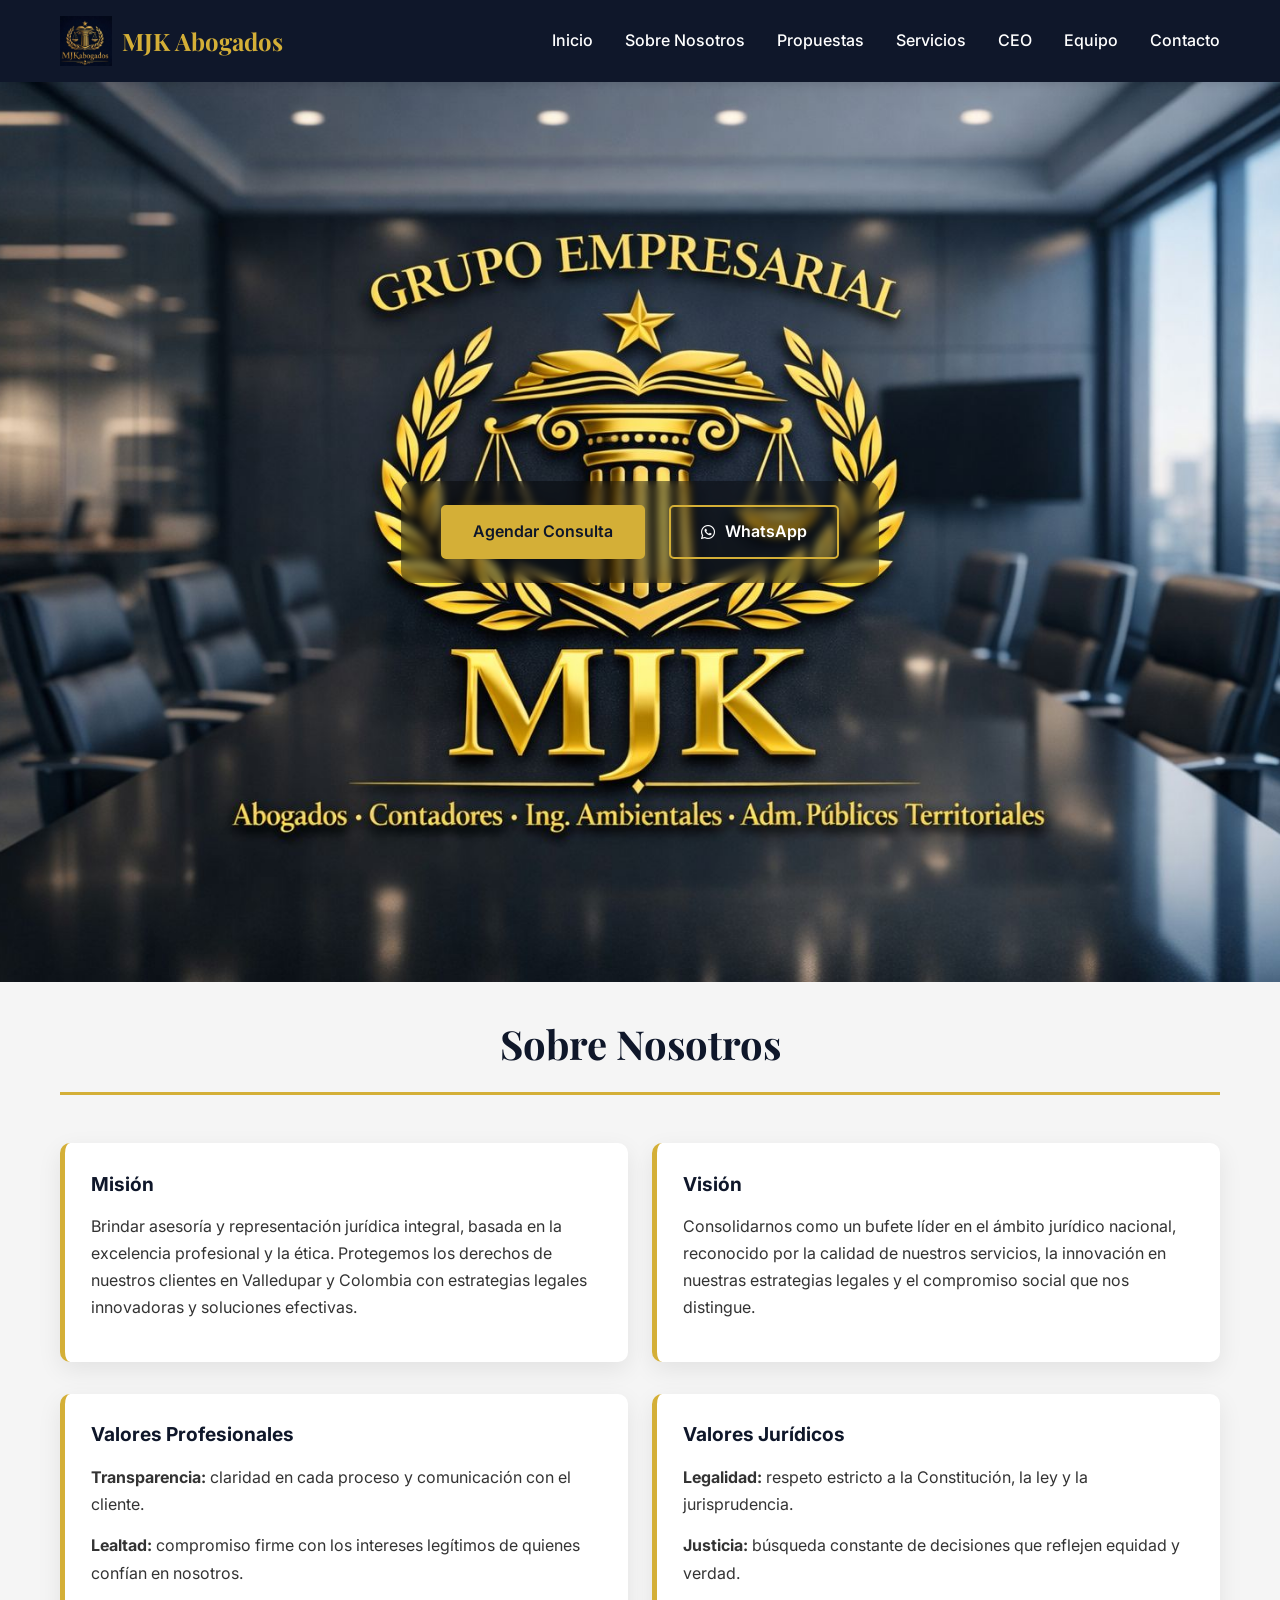
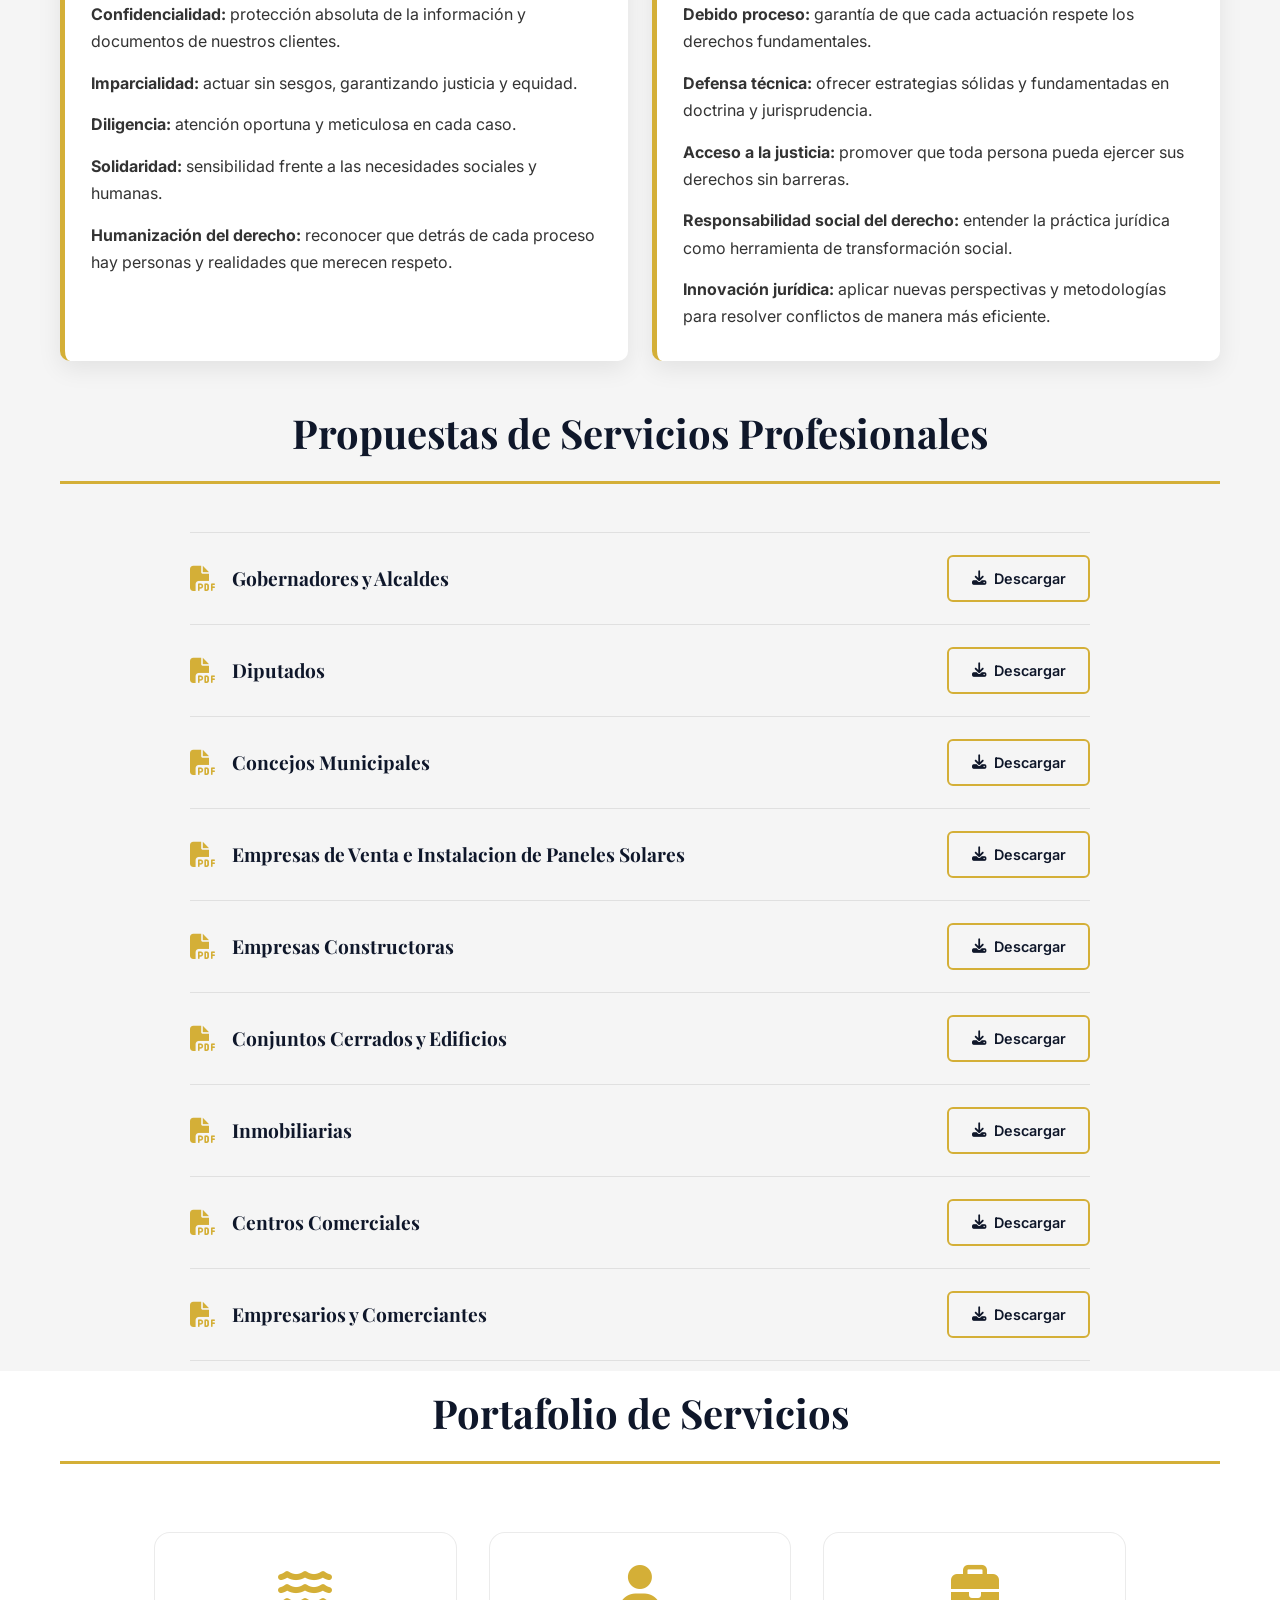
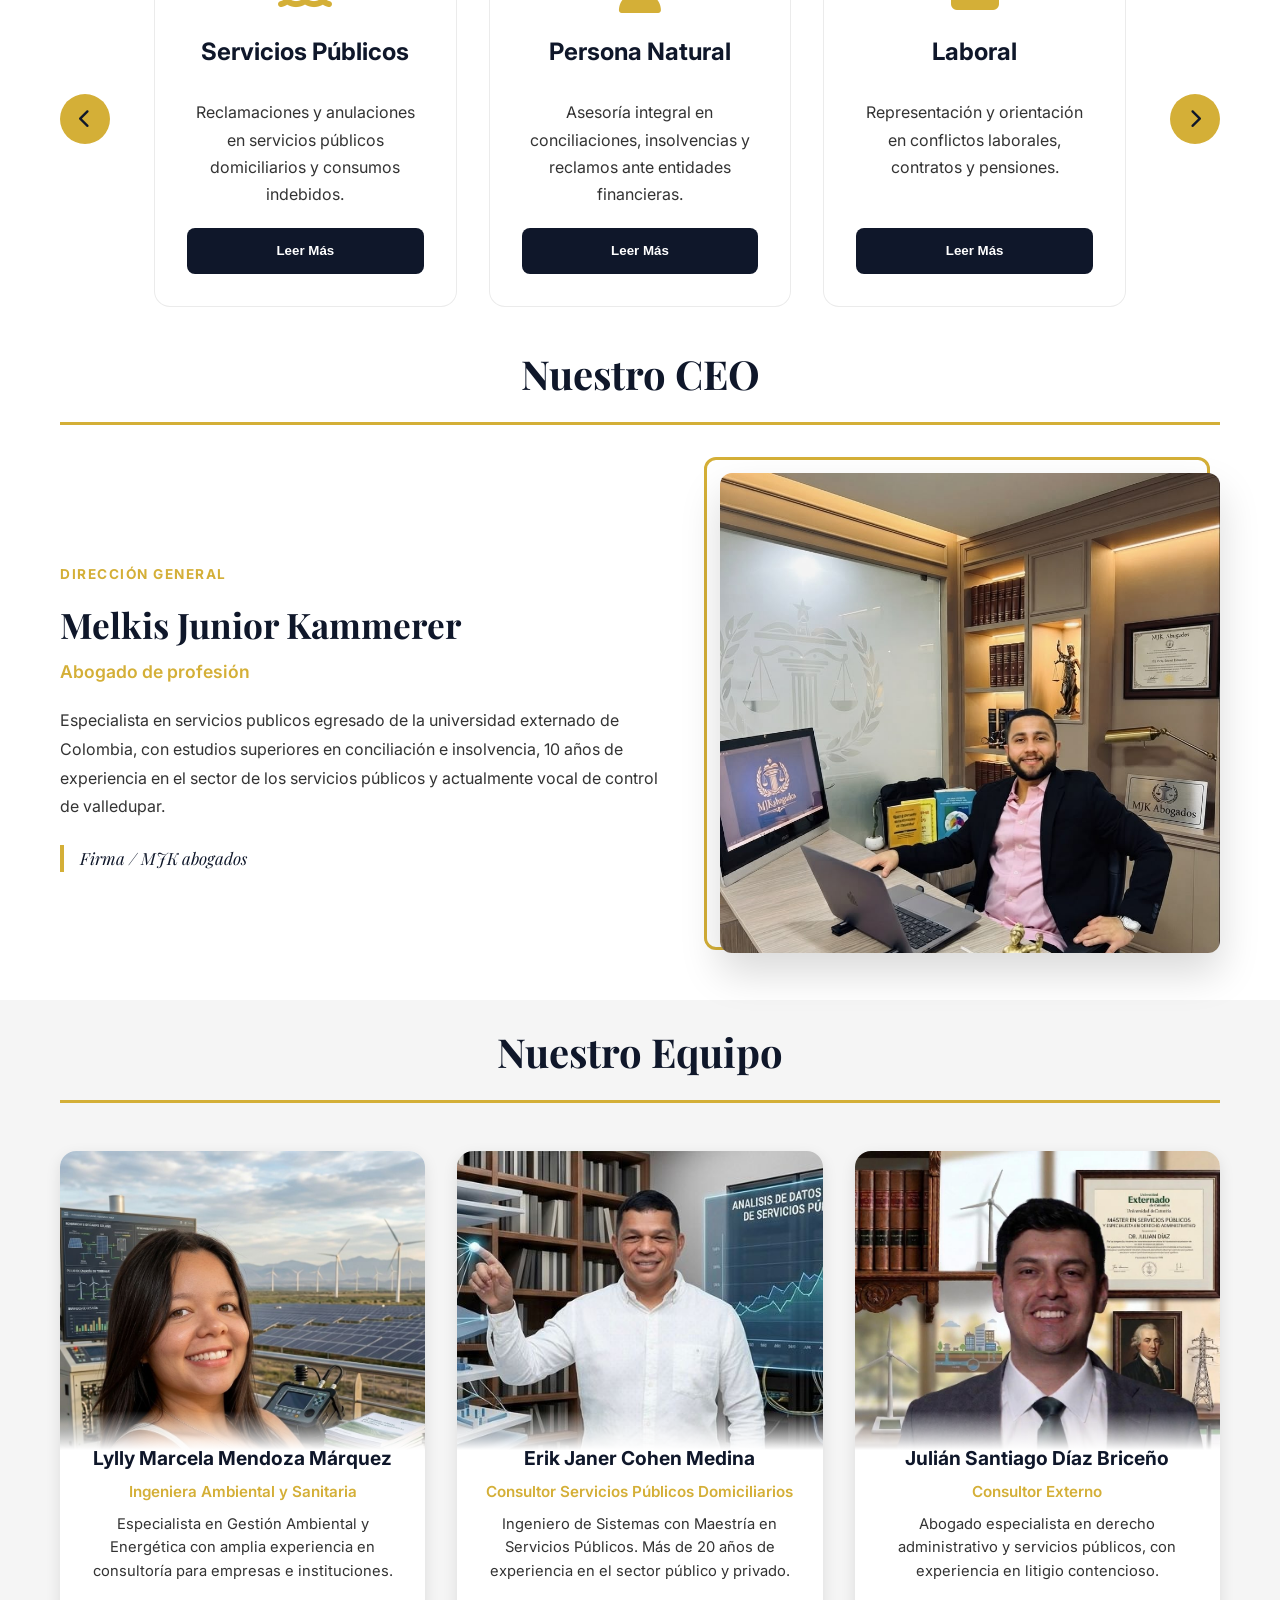
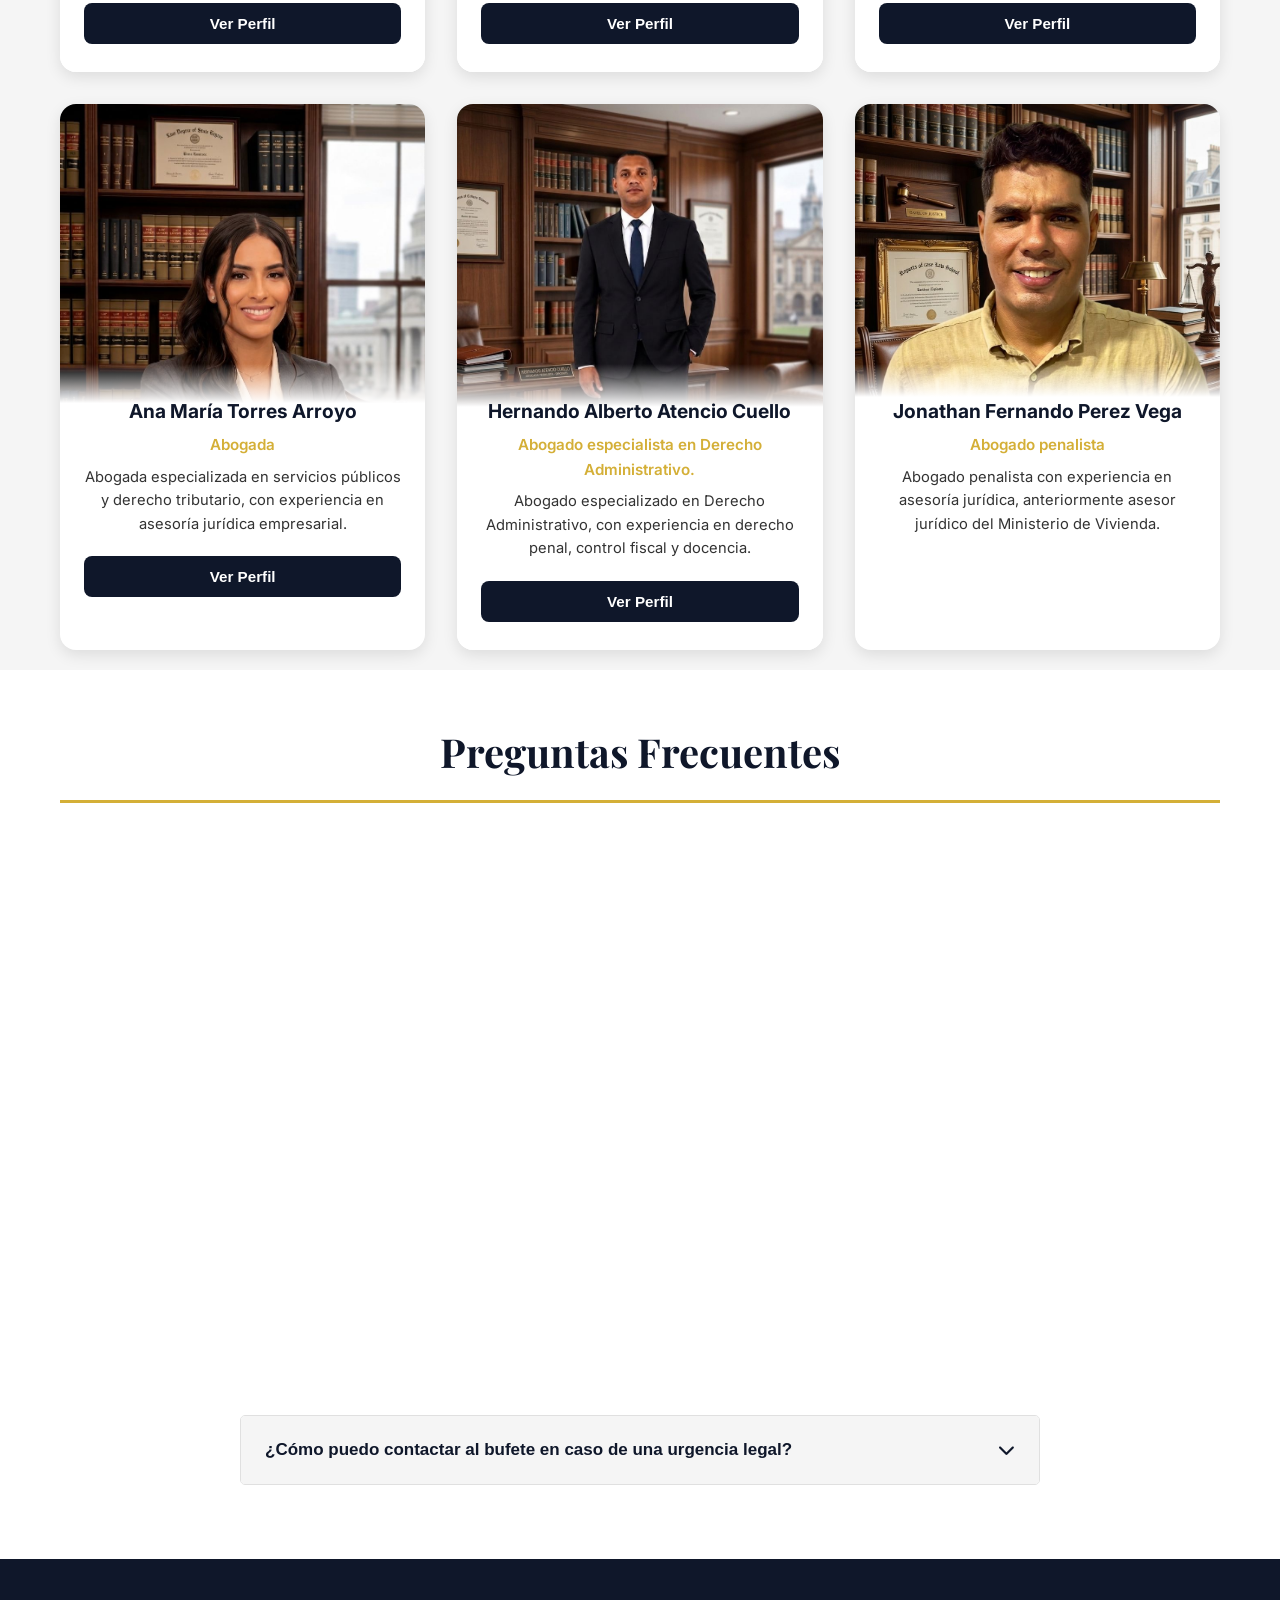
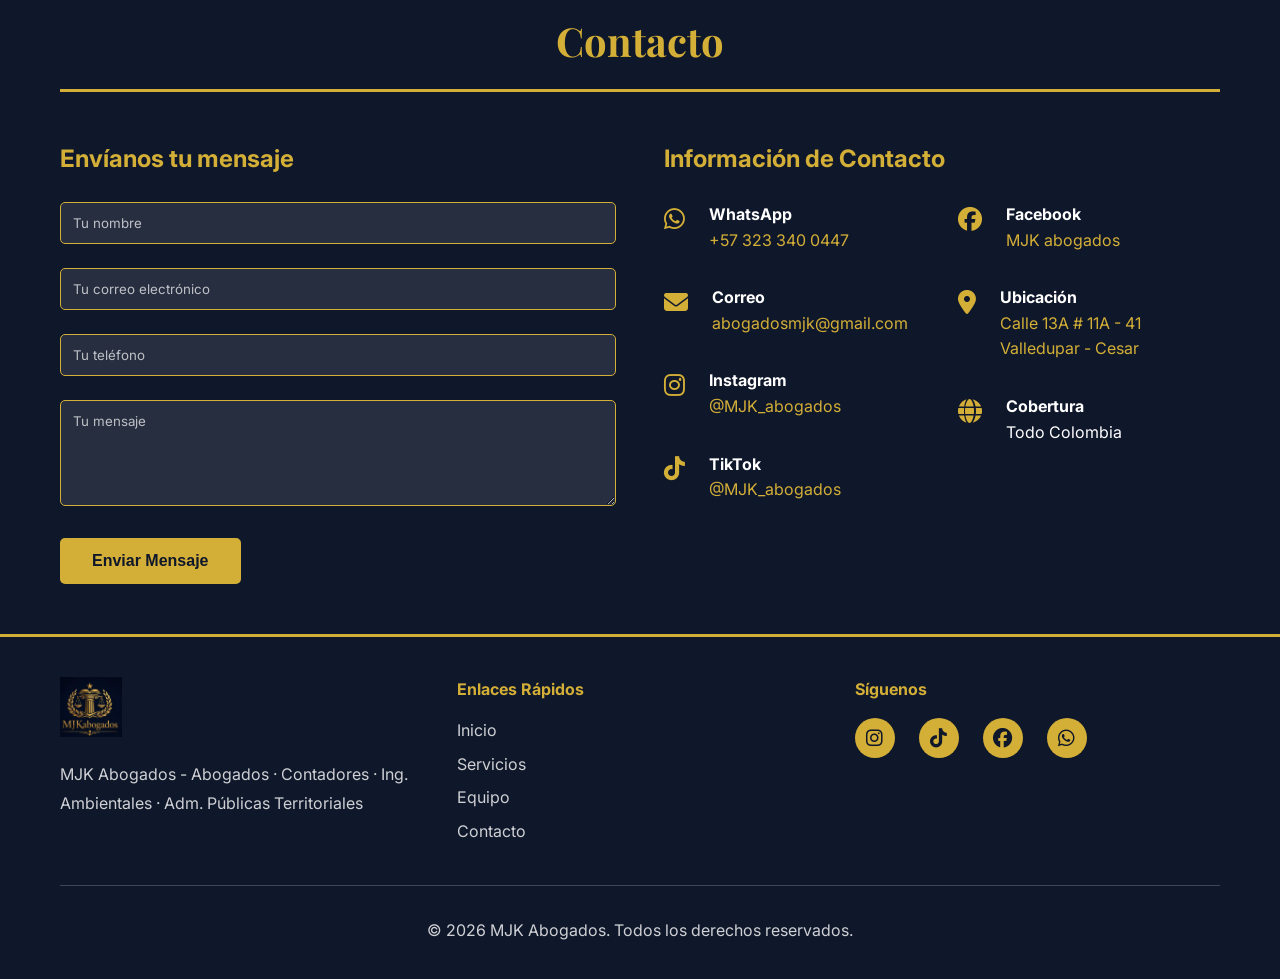
==== commit adec0ade: "style: ajustar overlay de tarjetas y texto del equipo" ====
--- a/index.html
+++ b/index.html
@@ -8,7 +8,8 @@
     <meta name="robots" content="index, follow">
     <meta name="description"
         content="MJK Abogados, firma de abogados en Valledupar especializada en derecho laboral, civil, penal, administrativo y servicios legales para personas, empresas e instituciones en Colombia.">
-    <meta name="keywords" content="abogados en Valledupar, abogados, firma de abogados, derecho laboral, derecho civil, derecho penal, derecho administrativo, servicios legales en Valledupar, abogados en Colombia">
+    <meta name="keywords"
+        content="mjkabogados, mjk abogados, MJK Abogados, abogados, abogados en Valledupar, abogados Valledupar, firma de abogados, derecho laboral, derecho civil, derecho penal, derecho administrativo, servicios legales en Valledupar, abogados en Colombia">
     <meta property="og:locale" content="es_CO">
     <meta property="og:type" content="website">
     <meta property="og:url" content="https://mjkabogados.com/">
@@ -38,6 +39,11 @@
             "@context": "https://schema.org",
             "@type": "LegalService",
             "name": "MJK Abogados",
+            "alternateName": [
+                "MJK abogados",
+                "mjkabogados",
+                "mjk abogados"
+            ],
             "url": "https://mjkabogados.com/",
             "image": "https://mjkabogados.com/img/logo.jpeg",
             "logo": "https://mjkabogados.com/img/logo.jpeg",
@@ -113,7 +119,7 @@
                 <li><a href="#inicio">Inicio</a></li>
                 <li><a href="#sobre">Sobre Nosotros</a></li>
                 <li><a href="#propuestas">Propuestas</a></li>
-                <li><a href="#servicios">Servicios</a></li>   
+                <li><a href="#servicios">Servicios</a></li>
                 <li><a href="#ceo">CEO</a></li>
                 <li><a href="#equipo">Equipo</a></li>
                 <li><a href="#contacto">Contacto</a></li>
@@ -126,7 +132,10 @@
         <div class="hero-content">
             <div class="visually-hidden">
                 <h1>Abogados en Valledupar con cobertura legal en toda Colombia</h1>
-                <p>MJK Abogados brinda asesoría y representación jurídica en derecho laboral, civil, penal y administrativo para personas, empresas e instituciones.</p>
+                <p>MJK Abogados brinda asesoría y representación jurídica en derecho laboral, civil, penal y
+                    administrativo para personas, empresas e instituciones.</p>
+                <p>Si buscas mjkabogados, MJK abogados, abogados o abogados Valledupar, esta es la firma legal de
+                    Valledupar con atención en toda Colombia.</p>
             </div>
 
             <div class="hero-buttons">
@@ -148,7 +157,8 @@
                     <div class="about-card about-half">
                         <h4>Misión</h4>
                         <p>Brindar asesoría y representación jurídica integral, basada en la excelencia profesional y la
-                            ética. Protegemos los derechos de nuestros clientes en Valledupar y Colombia con estrategias legales innovadoras y
+                            ética. Protegemos los derechos de nuestros clientes en Valledupar y Colombia con estrategias
+                            legales innovadoras y
                             soluciones efectivas.</p>
                     </div>
                     <div class="about-card about-half">
@@ -425,9 +435,9 @@
                     <img src="img/Hernando alberto atencio cuello.jpeg" alt="Hernando alberto atencio cuello">
                     <div class="team-card-body">
                         <h3>Hernando Alberto Atencio Cuello</h3>
-                        <p class="specialty">Abogado especialista en derecho administrativo</p>
+                        <p class="specialty">Abogado especialista en Derecho Administrativo.</p>
                         <p class="description">Abogado especializado en Derecho Administrativo, con experiencia en
-                            derecho penal, control fiscal y docencia universitaria.</p>
+                            derecho penal, control fiscal y docencia.</p>
                         <button class="team-profile-btn" data-member="Hernan">Ver Perfil</button>
                     </div>
                 </div>
--- a/css/styles.css
+++ b/css/styles.css
@@ -654,7 +654,7 @@
     position: relative;
     padding: 1.5rem 1.5rem 1.75rem;
     margin-top: -60px;
-    background: linear-gradient(to bottom, transparent 0%, white 32%);
+    background: linear-gradient(to bottom, transparent 0%, white 15%);
     z-index: 2;
 }
 
@@ -715,6 +715,19 @@
     .team-card-body {
         margin-top: -50px;
     }
+
+    .team-card h3 {
+        font-size: 1rem;
+        line-height: 1.2;
+        text-wrap: balance;
+    }
+}
+
+@media (max-width: 540px) {
+    .team-card h3 {
+        font-size: 0.95rem;
+        line-height: 1.15;
+    }
 }
 /* ============================================
    SECCIÓN CEO
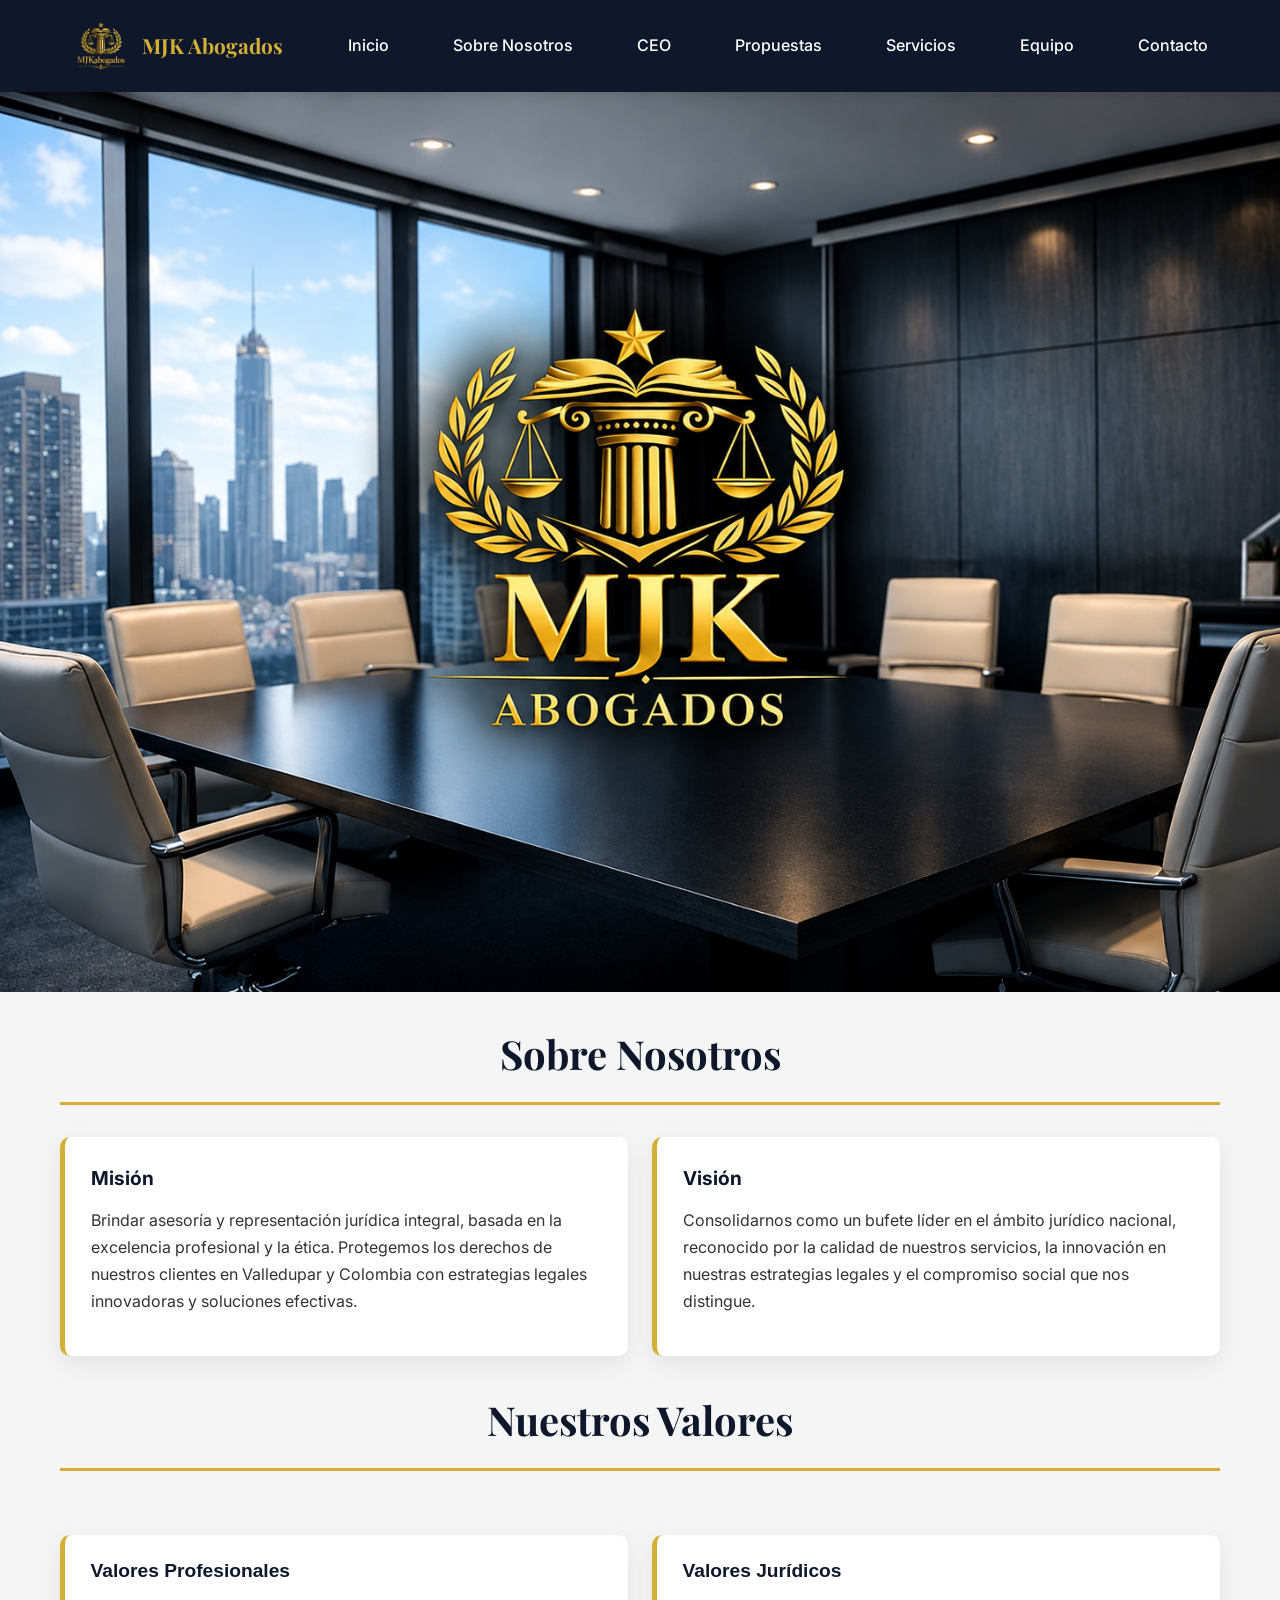
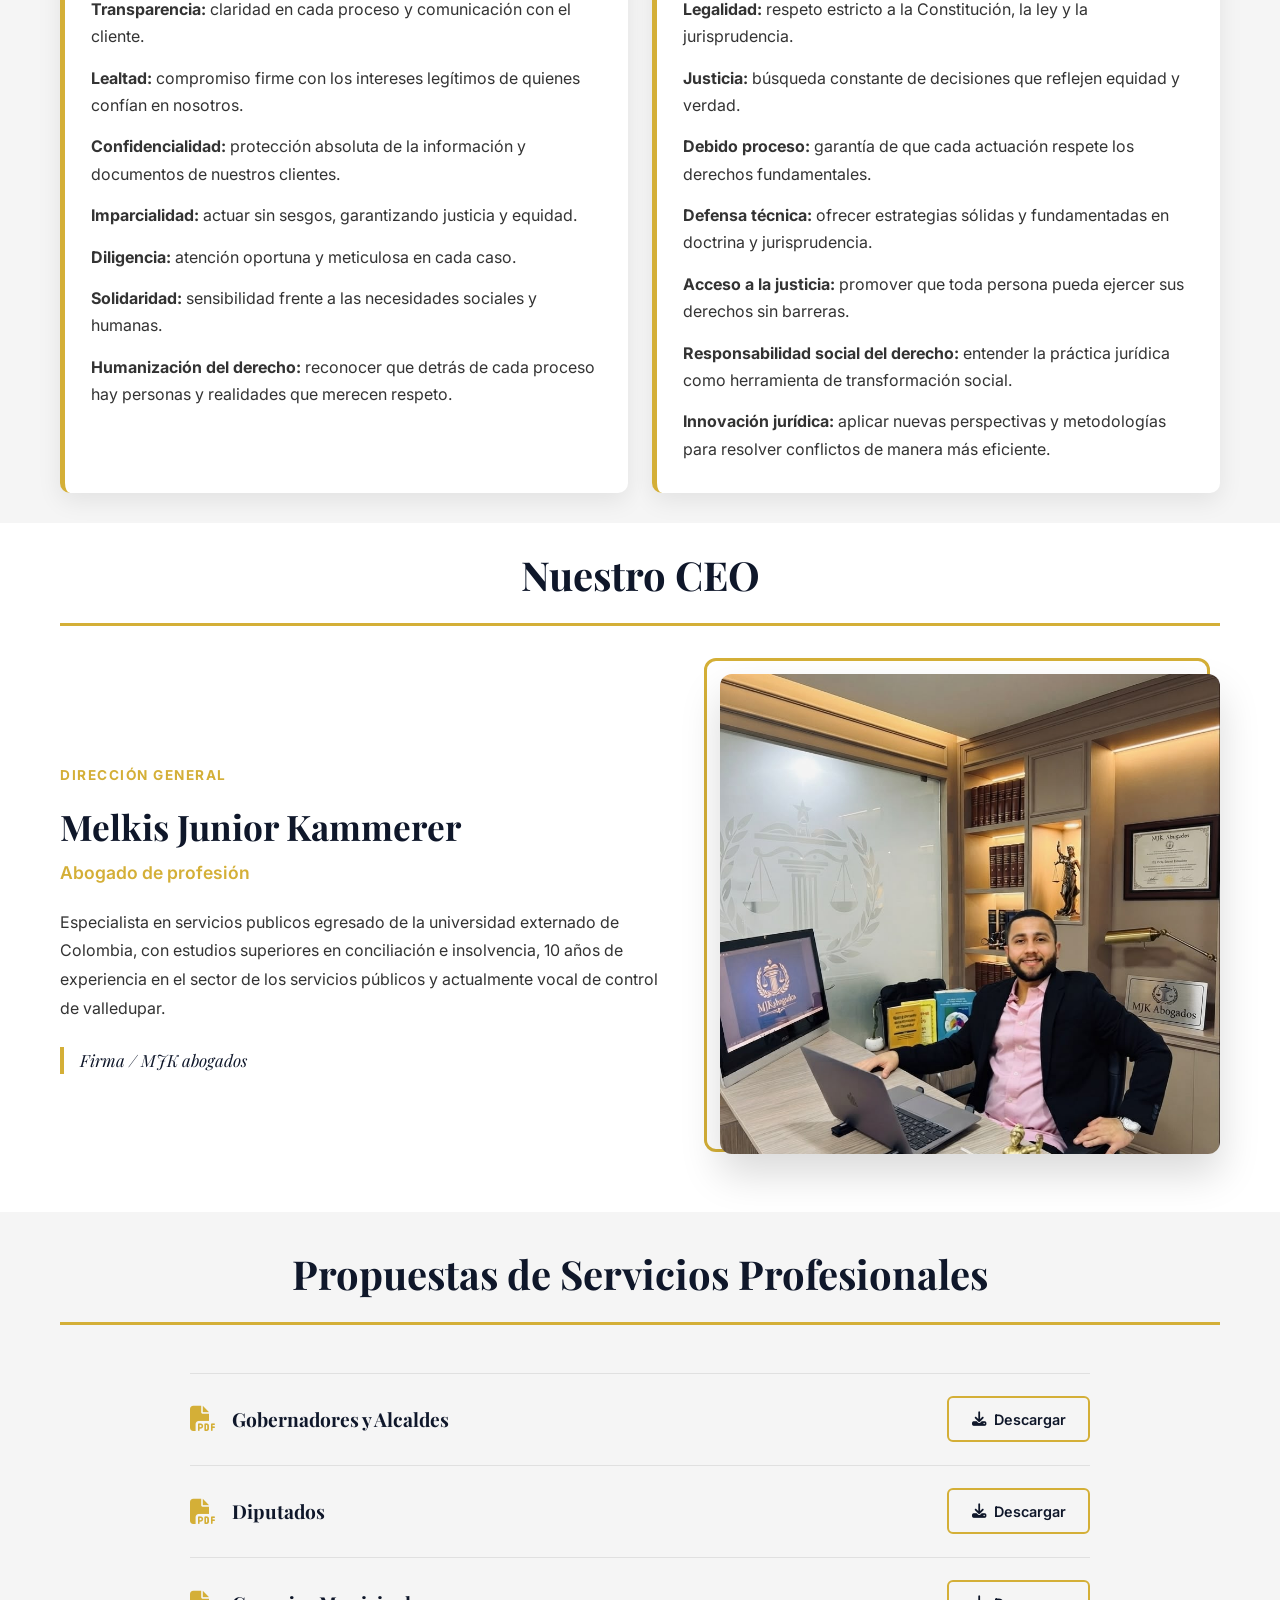
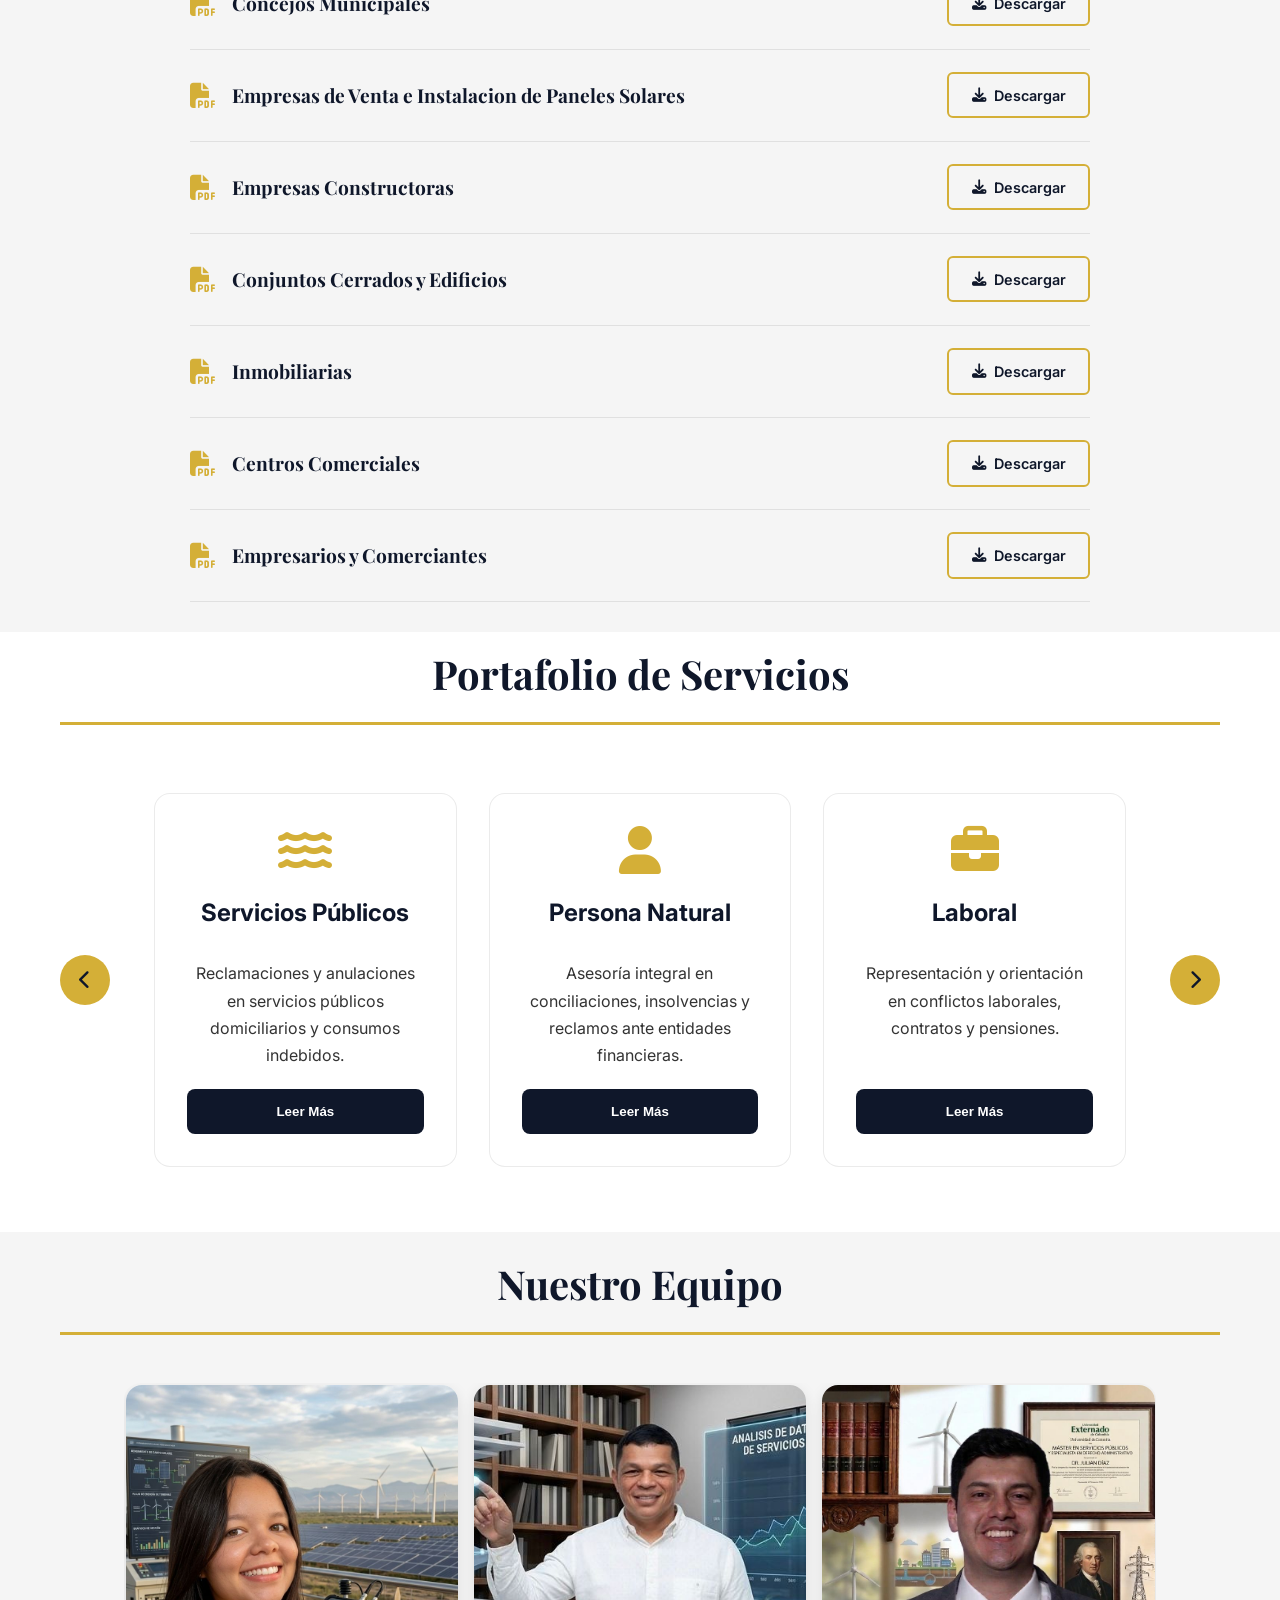
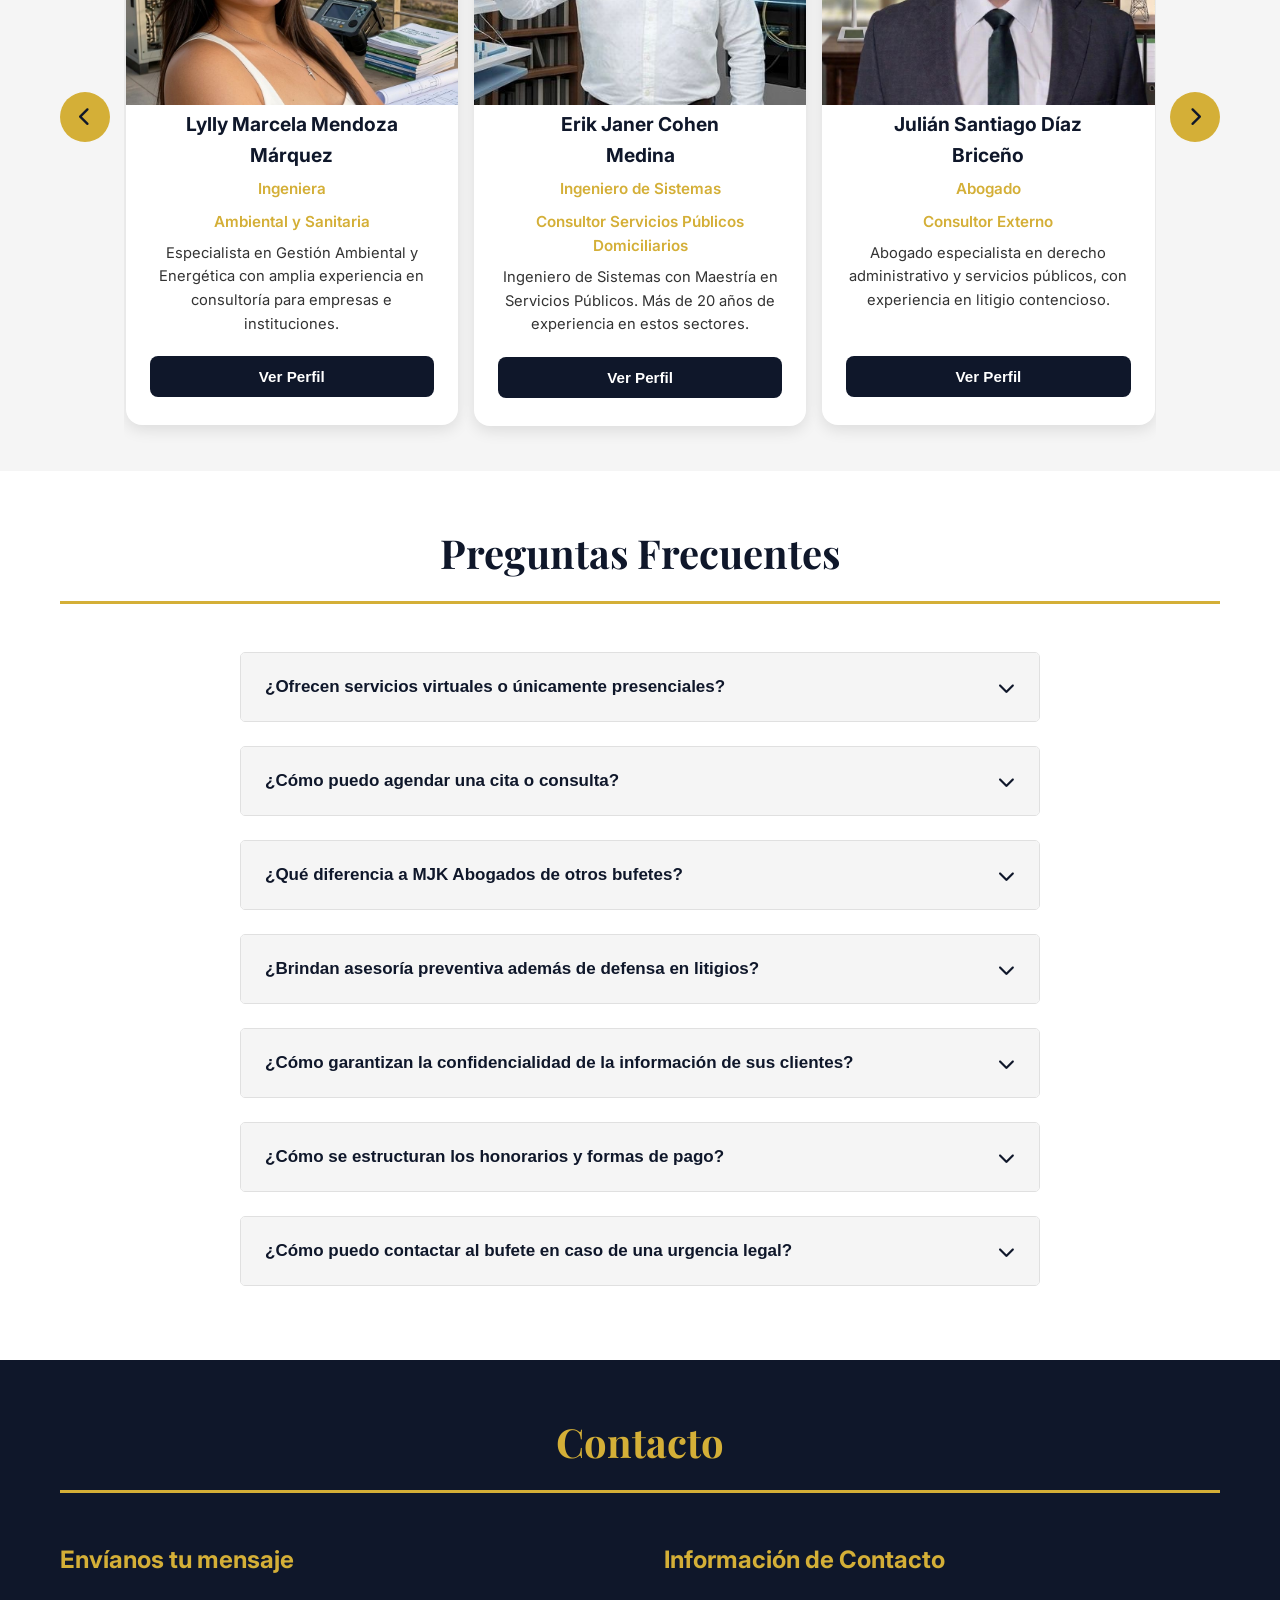
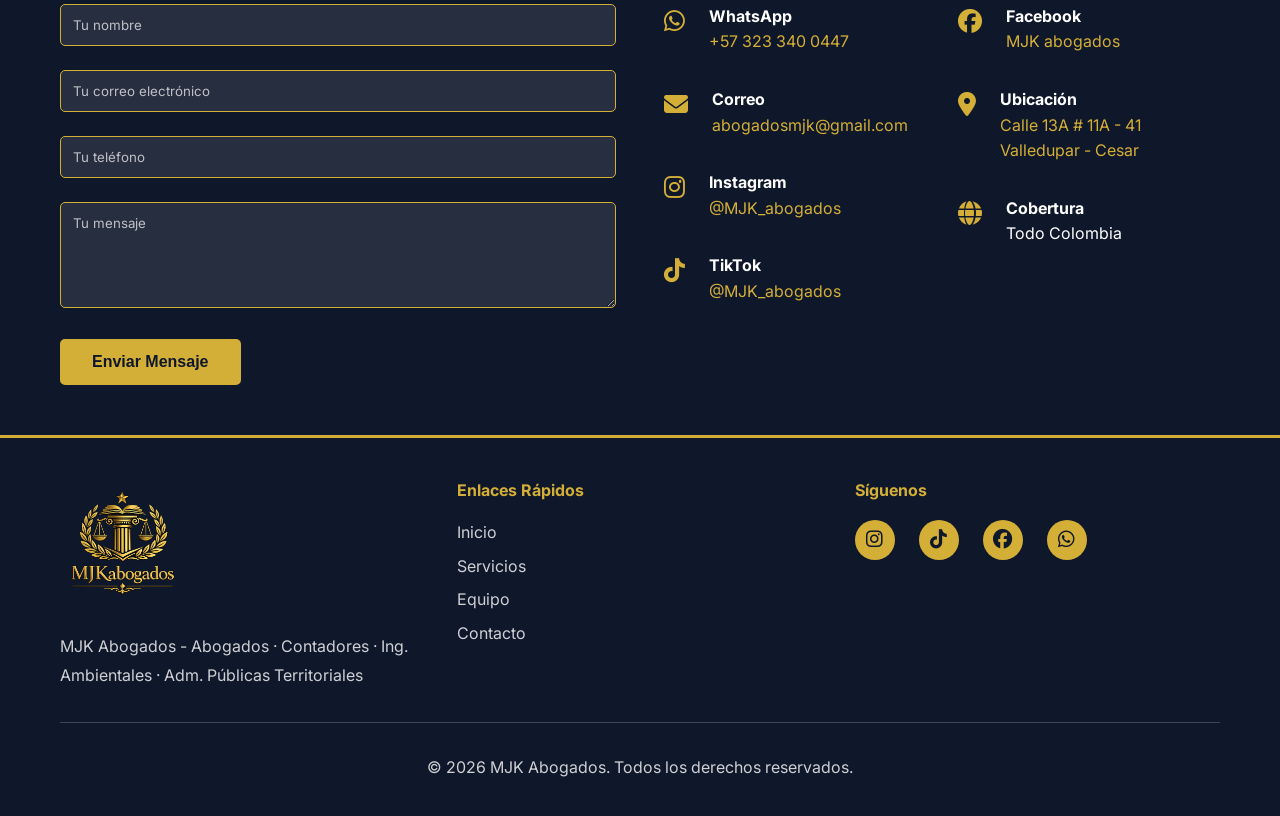
==== commit 1011365a: "update: actualizar seccion equipo de cards a sliders y agregar una nueva integrante Yelenis, cambia " ====
--- a/index.html
+++ b/index.html
@@ -5,6 +5,8 @@
     <link rel="canonical" href="https://mjkabogados.com/">
     <meta charset="UTF-8">
     <meta name="viewport" content="width=device-width, initial-scale=1.0">
+    <meta name="theme-color" content="#0F172A">
+    <meta name="msapplication-TileColor" content="#0F172A">
     <meta name="robots" content="index, follow">
     <meta name="description"
         content="MJK Abogados, firma de abogados en Valledupar especializada en derecho laboral, civil, penal, administrativo y servicios legales para personas, empresas e instituciones en Colombia.">
@@ -27,8 +29,9 @@
     <meta name="twitter:image" content="https://mjkabogados.com/img/logo.jpeg">
     <meta name="twitter:image:alt" content="Logo de MJK Abogados">
     <title>MJK Abogados | Abogados en Valledupar - Firma Legal en Colombia</title>
-    <link rel="icon" type="image/jpeg" href="img/logo.jpeg">
-    <link rel="apple-touch-icon" href="img/logo.jpeg">
+    <link rel="icon" type="image/jpeg" href="https://mjkabogados.com/img/logo.jpeg?v=2" sizes="96x96">
+    <link rel="shortcut icon" type="image/jpeg" href="https://mjkabogados.com/img/logo.jpeg?v=2">
+    <link rel="apple-touch-icon" href="https://mjkabogados.com/img/logo.jpeg?v=2">
     <link rel="stylesheet" href="https://cdnjs.cloudflare.com/ajax/libs/font-awesome/6.4.0/css/all.min.css">
     <link
         href="https://fonts.googleapis.com/css2?family=Playfair+Display:wght@700&family=Inter:wght@400;500;600;700&display=swap"
@@ -109,7 +112,7 @@
     <nav class="navbar">
         <div class="container">
             <div class="navbar-brand">
-                <img src="img/logo.jpeg" alt="MJK Abogados Logo" class="logo">
+                <img src="img/logo_nav_foo.png" alt="MJK Abogados Logo" class="logo">
                 <span class="brand-name">MJK Abogados</span>
             </div>
             <button class="navbar-toggle" id="navbarToggle">
@@ -118,9 +121,9 @@
             <ul class="nav-menu" id="navMenu">
                 <li><a href="#inicio">Inicio</a></li>
                 <li><a href="#sobre">Sobre Nosotros</a></li>
+                <li><a href="#ceo">CEO</a></li>
                 <li><a href="#propuestas">Propuestas</a></li>
                 <li><a href="#servicios">Servicios</a></li>
-                <li><a href="#ceo">CEO</a></li>
                 <li><a href="#equipo">Equipo</a></li>
                 <li><a href="#contacto">Contacto</a></li>
             </ul>
@@ -138,13 +141,7 @@
                     Valledupar con atención en toda Colombia.</p>
             </div>
 
-            <div class="hero-buttons">
-                <a href="#contacto" class="btn btn-primary">Agendar Consulta</a>
-                <a href="https://wa.me/573233400447?text=Hola%20MJK%20Abogados,%20quisiera%20consultar..."
-                    class="btn btn-secondary" target="_blank">
-                    <i class="fab fa-whatsapp"></i> WhatsApp
-                </a>
-            </div>
+
         </div>
     </section>
 
@@ -168,39 +165,50 @@
                             que nos distingue.</p>
                     </div>
                 </div>
+                <h2>Nuestros Valores</h2>
                 <div class="about-bottom">
                     <div class="about-values-row">
-                        <div class="about-card about-card--values">
-                            <h4>Valores Profesionales</h4>
-                            <p><strong>Transparencia:</strong> claridad en cada proceso y comunicación con el cliente.
-                            </p>
-                            <p><strong>Lealtad:</strong> compromiso firme con los intereses legítimos de quienes confían
-                                en nosotros.</p>
-                            <p><strong>Confidencialidad:</strong> protección absoluta de la información y documentos de
-                                nuestros clientes.</p>
-                            <p><strong>Imparcialidad:</strong> actuar sin sesgos, garantizando justicia y equidad.</p>
-                            <p><strong>Diligencia:</strong> atención oportuna y meticulosa en cada caso.</p>
-                            <p><strong>Solidaridad:</strong> sensibilidad frente a las necesidades sociales y humanas.
-                            </p>
-                            <p><strong>Humanización del derecho:</strong> reconocer que detrás de cada proceso hay
-                                personas y realidades que merecen respeto.</p>
-                        </div>
-                        <div class="about-card about-card--values">
-                            <h4>Valores Jurídicos</h4>
-                            <p><strong>Legalidad:</strong> respeto estricto a la Constitución, la ley y la
-                                jurisprudencia.</p>
-                            <p><strong>Justicia:</strong> búsqueda constante de decisiones que reflejen equidad y
-                                verdad.</p>
-                            <p><strong>Debido proceso:</strong> garantía de que cada actuación respete los derechos
-                                fundamentales.</p>
-                            <p><strong>Defensa técnica:</strong> ofrecer estrategias sólidas y fundamentadas en doctrina
-                                y jurisprudencia.</p>
-                            <p><strong>Acceso a la justicia:</strong> promover que toda persona pueda ejercer sus
-                                derechos sin barreras.</p>
-                            <p><strong>Responsabilidad social del derecho:</strong> entender la práctica jurídica como
-                                herramienta de transformación social.</p>
-                            <p><strong>Innovación jurídica:</strong> aplicar nuevas perspectivas y metodologías para
-                                resolver conflictos de manera más eficiente.</p>
+                        <div class="about-card about-card--values about-accordion-item">
+                            <button class="about-accordion-toggle" type="button">
+                                <h4>Valores Profesionales</h4>
+                                <i class="fas fa-chevron-down" aria-hidden="true"></i>
+                            </button>
+                            <div class="about-accordion-content">
+                                <p><strong>Transparencia:</strong> claridad en cada proceso y comunicación con el cliente.
+                                </p>
+                                <p><strong>Lealtad:</strong> compromiso firme con los intereses legítimos de quienes confían
+                                    en nosotros.</p>
+                                <p><strong>Confidencialidad:</strong> protección absoluta de la información y documentos de
+                                    nuestros clientes.</p>
+                                <p><strong>Imparcialidad:</strong> actuar sin sesgos, garantizando justicia y equidad.</p>
+                                <p><strong>Diligencia:</strong> atención oportuna y meticulosa en cada caso.</p>
+                                <p><strong>Solidaridad:</strong> sensibilidad frente a las necesidades sociales y humanas.
+                                </p>
+                                <p><strong>Humanización del derecho:</strong> reconocer que detrás de cada proceso hay
+                                    personas y realidades que merecen respeto.</p>
+                            </div>
+                        </div>
+                        <div class="about-card about-card--values about-accordion-item">
+                            <button class="about-accordion-toggle" type="button">
+                                <h4>Valores Jurídicos</h4>
+                                <i class="fas fa-chevron-down" aria-hidden="true"></i>
+                            </button>
+                            <div class="about-accordion-content">
+                                <p><strong>Legalidad:</strong> respeto estricto a la Constitución, la ley y la
+                                    jurisprudencia.</p>
+                                <p><strong>Justicia:</strong> búsqueda constante de decisiones que reflejen equidad y
+                                    verdad.</p>
+                                <p><strong>Debido proceso:</strong> garantía de que cada actuación respete los derechos
+                                    fundamentales.</p>
+                                <p><strong>Defensa técnica:</strong> ofrecer estrategias sólidas y fundamentadas en doctrina
+                                    y jurisprudencia.</p>
+                                <p><strong>Acceso a la justicia:</strong> promover que toda persona pueda ejercer sus
+                                    derechos sin barreras.</p>
+                                <p><strong>Responsabilidad social del derecho:</strong> entender la práctica jurídica como
+                                    herramienta de transformación social.</p>
+                                <p><strong>Innovación jurídica:</strong> aplicar nuevas perspectivas y metodologías para
+                                    resolver conflictos de manera más eficiente.</p>
+                            </div>
                         </div>
                     </div>
 
@@ -208,152 +216,6 @@
             </div>
         </div>
     </section>
-
-    <!-- PROPUESTAS -->
-    <section id="propuestas" class="propuestas">
-        <div class="container">
-            <h2>Propuestas de Servicios Profesionales</h2>
-            <div class="propuestas-lista">
-
-                <div class="propuesta-fila">
-                    <div class="propuesta-izquierda">
-                        <i class="fas fa-file-pdf"></i>
-                        <span class="propuesta-nombre">Gobernadores y Alcaldes</span>
-                    </div>
-                    <a href="https://drive.google.com/file/d/17sCrNwvafiTgXqhVNTicgYeCvT0Y7p-R/view?usp=sharing"
-                        class="propuesta-btn" target="_blank">
-                        <i class="fas fa-download"></i> Descargar
-                    </a>
-                </div>
-
-                <div class="propuesta-fila">
-                    <div class="propuesta-izquierda">
-                        <i class="fas fa-file-pdf"></i>
-                        <span class="propuesta-nombre">Diputados</span>
-                    </div>
-                    <a href="https://drive.google.com/file/d/11726Y9K8hqjGO_If0L4Zh07LdhvwVZY9/view?usp=sharing"
-                        class="propuesta-btn" target="_blank">
-                        <i class="fas fa-download"></i> Descargar
-                    </a>
-                </div>
-
-                <div class="propuesta-fila">
-                    <div class="propuesta-izquierda">
-                        <i class="fas fa-file-pdf"></i>
-                        <span class="propuesta-nombre">Concejos Municipales</span>
-                    </div>
-                    <a href="https://drive.google.com/file/d/1yV-M9DVCG3ICMq84X9VA0N2yFjazBCdd/view?usp=sharing"
-                        class="propuesta-btn" target="_blank">
-                        <i class="fas fa-download"></i> Descargar
-                    </a>
-                </div>
-
-                <div class="propuesta-fila">
-                    <div class="propuesta-izquierda">
-                        <i class="fas fa-file-pdf"></i>
-                        <span class="propuesta-nombre">Empresas de Venta e Instalacion de Paneles Solares</span>
-                    </div>
-                    <a href="https://drive.google.com/file/d/1ZWFgNXyEoKgkj7jxSRii2LB6a3aE-czv/view?usp=sharing"
-                        class="propuesta-btn" target="_blank">
-                        <i class="fas fa-download"></i> Descargar
-                    </a>
-                </div>
-
-                <div class="propuesta-fila">
-                    <div class="propuesta-izquierda">
-                        <i class="fas fa-file-pdf"></i>
-                        <span class="propuesta-nombre">Empresas Constructoras</span>
-                    </div>
-                    <a href="https://drive.google.com/file/d/1zGz60MUUJRoR3LhMsi3hJjZIXzCIt_4q/view?usp=sharing"
-                        class="propuesta-btn" target="_blank">
-                        <i class="fas fa-download"></i> Descargar
-                    </a>
-                </div>
-
-                <div class="propuesta-fila">
-                    <div class="propuesta-izquierda">
-                        <i class="fas fa-file-pdf"></i>
-                        <span class="propuesta-nombre">Conjuntos Cerrados y Edificios</span>
-                    </div>
-                    <a href="https://drive.google.com/file/d/1uvI2ENW-Zn09Bcqbhzjt5KZUYVSSjVvZ/view?usp=sharing"
-                        class="propuesta-btn" target="_blank">
-                        <i class="fas fa-download"></i> Descargar
-                    </a>
-                </div>
-
-                <div class="propuesta-fila">
-                    <div class="propuesta-izquierda">
-                        <i class="fas fa-file-pdf"></i>
-                        <span class="propuesta-nombre">Inmobiliarias</span>
-                    </div>
-                    <a href="https://drive.google.com/file/d/1myUMqMc_Cl031paJdoO_lQzhs2rjewwo/view?usp=sharing"
-                        class="propuesta-btn" target="_blank">
-                        <i class="fas fa-download"></i> Descargar
-                    </a>
-                </div>
-
-                <div class="propuesta-fila">
-                    <div class="propuesta-izquierda">
-                        <i class="fas fa-file-pdf"></i>
-                        <span class="propuesta-nombre">Centros Comerciales</span>
-                    </div>
-                    <a href="https://drive.google.com/file/d/1xZUAeNHdOgQsxAsM2YVkanNiUA2tVI_c/view?usp=sharing"
-                        class="propuesta-btn" target="_blank">
-                        <i class="fas fa-download"></i> Descargar
-                    </a>
-                </div>
-
-                <div class="propuesta-fila">
-                    <div class="propuesta-izquierda">
-                        <i class="fas fa-file-pdf"></i>
-                        <span class="propuesta-nombre">Empresarios y Comerciantes</span>
-                    </div>
-                    <a href="https://drive.google.com/file/d/1Nvy4bCHF0qKuUGuVOE2D0m-XgnEPaEN0/view?usp=sharing"
-                        class="propuesta-btn" target="_blank">
-                        <i class="fas fa-download"></i> Descargar
-                    </a>
-                </div>
-
-            </div>
-        </div>
-    </section>
-
-    <!-- SERVICIOS SLIDER -->
-    <section id="servicios" class="services">
-        <div class="container">
-            <h2>Portafolio de Servicios</h2>
-
-            <div class="services-slider-container">
-                <button class="slider-arrow slider-prev" id="sliderPrev">
-                    <i class="fas fa-chevron-left"></i>
-                </button>
-
-                <div class="services-slider">
-                    <div class="slider-track" id="sliderTrack">
-
-                    </div>
-                </div>
-
-                <button class="slider-arrow slider-next" id="sliderNext">
-                    <i class="fas fa-chevron-right"></i>
-                </button>
-            </div>
-        </div>
-    </section>
-
-    <!-- MODAL SERVICIOS -->
-    <div id="serviceModal" class="service-modal">
-        <div class="modal-content">
-            <button class="modal-close" id="modalClose">
-                <i class="fas fa-times"></i>
-            </button>
-            <h3 id="modalTitle">Servicios</h3>
-            <div id="modalBody" class="modal-body">
-
-            </div>
-        </div>
-    </div>
-
     <!-- CEO -->
     <section id="ceo" class="ceo">
         <div class="container">
@@ -379,80 +241,257 @@
         </div>
     </section>
 
+    <!-- PROPUESTAS -->
+    <section id="propuestas" class="propuestas">
+        <div class="container">
+            <h2 class="propuestas-toggle" role="button" tabindex="0" aria-expanded="false">
+                <span>Propuestas de Servicios Profesionales</span>
+                <i class="fas fa-chevron-down" aria-hidden="true"></i>
+            </h2>
+            <div class="propuestas-lista">
+
+                <div class="propuesta-fila">
+                    <div class="propuesta-izquierda">
+                        <i class="fas fa-file-pdf"></i>
+                        <span class="propuesta-nombre">Gobernadores y Alcaldes</span>
+                    </div>
+                    <a href="https://drive.google.com/file/d/17sCrNwvafiTgXqhVNTicgYeCvT0Y7p-R/view?usp=sharing"
+                        class="propuesta-btn" target="_blank">
+                        <i class="fas fa-download"></i> Descargar
+                    </a>
+                </div>
+
+                <div class="propuesta-fila">
+                    <div class="propuesta-izquierda">
+                        <i class="fas fa-file-pdf"></i>
+                        <span class="propuesta-nombre">Diputados</span>
+                    </div>
+                    <a href="https://drive.google.com/file/d/11726Y9K8hqjGO_If0L4Zh07LdhvwVZY9/view?usp=sharing"
+                        class="propuesta-btn" target="_blank">
+                        <i class="fas fa-download"></i> Descargar
+                    </a>
+                </div>
+
+                <div class="propuesta-fila">
+                    <div class="propuesta-izquierda">
+                        <i class="fas fa-file-pdf"></i>
+                        <span class="propuesta-nombre">Concejos Municipales</span>
+                    </div>
+                    <a href="https://drive.google.com/file/d/1yV-M9DVCG3ICMq84X9VA0N2yFjazBCdd/view?usp=sharing"
+                        class="propuesta-btn" target="_blank">
+                        <i class="fas fa-download"></i> Descargar
+                    </a>
+                </div>
+
+                <div class="propuesta-fila">
+                    <div class="propuesta-izquierda">
+                        <i class="fas fa-file-pdf"></i>
+                        <span class="propuesta-nombre">Empresas de Venta e Instalacion de Paneles Solares</span>
+                    </div>
+                    <a href="https://drive.google.com/file/d/1ZWFgNXyEoKgkj7jxSRii2LB6a3aE-czv/view?usp=sharing"
+                        class="propuesta-btn" target="_blank">
+                        <i class="fas fa-download"></i> Descargar
+                    </a>
+                </div>
+
+                <div class="propuesta-fila">
+                    <div class="propuesta-izquierda">
+                        <i class="fas fa-file-pdf"></i>
+                        <span class="propuesta-nombre">Empresas Constructoras</span>
+                    </div>
+                    <a href="https://drive.google.com/file/d/1zGz60MUUJRoR3LhMsi3hJjZIXzCIt_4q/view?usp=sharing"
+                        class="propuesta-btn" target="_blank">
+                        <i class="fas fa-download"></i> Descargar
+                    </a>
+                </div>
+
+                <div class="propuesta-fila">
+                    <div class="propuesta-izquierda">
+                        <i class="fas fa-file-pdf"></i>
+                        <span class="propuesta-nombre">Conjuntos Cerrados y Edificios</span>
+                    </div>
+                    <a href="https://drive.google.com/file/d/1uvI2ENW-Zn09Bcqbhzjt5KZUYVSSjVvZ/view?usp=sharing"
+                        class="propuesta-btn" target="_blank">
+                        <i class="fas fa-download"></i> Descargar
+                    </a>
+                </div>
+
+                <div class="propuesta-fila">
+                    <div class="propuesta-izquierda">
+                        <i class="fas fa-file-pdf"></i>
+                        <span class="propuesta-nombre">Inmobiliarias</span>
+                    </div>
+                    <a href="https://drive.google.com/file/d/1myUMqMc_Cl031paJdoO_lQzhs2rjewwo/view?usp=sharing"
+                        class="propuesta-btn" target="_blank">
+                        <i class="fas fa-download"></i> Descargar
+                    </a>
+                </div>
+
+                <div class="propuesta-fila">
+                    <div class="propuesta-izquierda">
+                        <i class="fas fa-file-pdf"></i>
+                        <span class="propuesta-nombre">Centros Comerciales</span>
+                    </div>
+                    <a href="https://drive.google.com/file/d/1xZUAeNHdOgQsxAsM2YVkanNiUA2tVI_c/view?usp=sharing"
+                        class="propuesta-btn" target="_blank">
+                        <i class="fas fa-download"></i> Descargar
+                    </a>
+                </div>
+
+                <div class="propuesta-fila">
+                    <div class="propuesta-izquierda">
+                        <i class="fas fa-file-pdf"></i>
+                        <span class="propuesta-nombre">Empresarios y Comerciantes</span>
+                    </div>
+                    <a href="https://drive.google.com/file/d/1Nvy4bCHF0qKuUGuVOE2D0m-XgnEPaEN0/view?usp=sharing"
+                        class="propuesta-btn" target="_blank">
+                        <i class="fas fa-download"></i> Descargar
+                    </a>
+                </div>
+
+            </div>
+        </div>
+    </section>
+
+    <!-- SERVICIOS SLIDER -->
+    <section id="servicios" class="services">
+        <div class="container">
+            <h2>Portafolio de Servicios</h2>
+
+            <div class="services-slider-container">
+                <button class="slider-arrow slider-prev" id="sliderPrev">
+                    <i class="fas fa-chevron-left"></i>
+                </button>
+
+                <div class="services-slider">
+                    <div class="slider-track" id="sliderTrack">
+
+                    </div>
+                </div>
+
+                <button class="slider-arrow slider-next" id="sliderNext">
+                    <i class="fas fa-chevron-right"></i>
+                </button>
+            </div>
+        </div>
+    </section>
+
+    <!-- MODAL SERVICIOS -->
+    <div id="serviceModal" class="service-modal">
+        <div class="modal-content">
+            <button class="modal-close" id="modalClose">
+                <i class="fas fa-times"></i>
+            </button>
+            <h3 id="modalTitle">Servicios</h3>
+            <div id="modalBody" class="modal-body">
+
+            </div>
+        </div>
+    </div>
+
+    
+
     <!-- EQUIPO -->
     <section id="equipo" class="team">
         <div class="container">
             <h2>Nuestro Equipo</h2>
-            <div class="team-grid">
-
-
-                <div class="team-card">
-                    <img src="img/lilly_marcela.jpeg" alt="Lylly Marcela Mendoza Márquez">
-                    <div class="team-card-body">
-                        <h3>Lylly Marcela Mendoza Márquez</h3>
-                        <p class="specialty">Ingeniera Ambiental y Sanitaria</p>
-                        <p class="description">Especialista en Gestión Ambiental y Energética con amplia experiencia en
-                            consultoría para empresas e instituciones.</p>
-                        <button class="team-profile-btn" data-member="lilly">Ver Perfil</button>
-                    </div>
-                </div>
-
-                <div class="team-card">
-                    <img src="img/erik_cohen.jpeg" alt="ERIK JANER COHEN MEDINA">
-                    <div class="team-card-body">
-                        <h3>Erik Janer Cohen Medina</h3>
-                        <p class="specialty">Consultor Servicios Públicos Domiciliarios</p>
-                        <p class="description">Ingeniero de Sistemas con Maestría en Servicios Públicos. Más de 20 años
-                            de experiencia en el sector público y privado.</p>
-                        <button class="team-profile-btn" data-member="erik">Ver Perfil</button>
-                    </div>
-                </div>
-
-                <div class="team-card">
-                    <img src="img/Julián Santiago Díaz Briceño.jpeg" alt="Julián Santiago Díaz Briceño">
-                    <div class="team-card-body">
-                        <h3>Julián Santiago Díaz Briceño</h3>
-                        <p class="specialty">Consultor Externo</p>
-                        <p class="description">Abogado especialista en derecho administrativo y servicios públicos, con
-                            experiencia en litigio contencioso.</p>
-                        <button class="team-profile-btn" data-member="Julian">Ver Perfil</button>
-                    </div>
-                </div>
-
-                <div class="team-card">
-                    <img src="img/ANA MARÍA TORRES ARROYO.jpeg" alt="ANA MARÍA TORRES ARROYO">
-                    <div class="team-card-body">
-                        <h3>Ana María Torres Arroyo</h3>
-                        <p class="specialty">Abogada</p>
-                        <p class="description">Abogada especializada en servicios públicos y derecho tributario, con
-                            experiencia en asesoría jurídica empresarial.</p>
-                        <button class="team-profile-btn" data-member="ANA">Ver Perfil</button>
-                    </div>
-                </div>
-
-
-                <div class="team-card">
-                    <img src="img/Hernando alberto atencio cuello.jpeg" alt="Hernando alberto atencio cuello">
-                    <div class="team-card-body">
-                        <h3>Hernando Alberto Atencio Cuello</h3>
-                        <p class="specialty">Abogado especialista en Derecho Administrativo.</p>
-                        <p class="description">Abogado especializado en Derecho Administrativo, con experiencia en
-                            derecho penal, control fiscal y docencia.</p>
-                        <button class="team-profile-btn" data-member="Hernan">Ver Perfil</button>
-                    </div>
-                </div>
-                <div class="team-card">
-                    <img src="img/JONATHAN FERNANDO PEREZ VEGA.jpeg" alt="JONATHAN FERNANDO PEREZ VEGA">
-                    <div class="team-card-body">
-                        <h3>Jonathan Fernando Perez Vega</h3>
-                        <p class="specialty">Abogado penalista </p>
-                        <p class="description">Abogado penalista con experiencia en asesoría jurídica, anteriormente
-                            asesor jurídico del Ministerio de Vivienda.</p>
-                        <!--<button class="team-profile-btn" data-member="lilly">Ver Perfil</button>-->
-                    </div>
-                </div>
-
-
+            <div class="team-slider-container">
+                <button class="slider-arrow team-slider-prev" id="teamSliderPrev" aria-label="Miembro anterior">
+                    <i class="fas fa-chevron-left"></i>
+                </button>
+
+                <div class="team-slider">
+                    <div class="team-slider-track" id="teamSliderTrack">
+
+
+                        <div class="team-card">
+                            <img src="img/lilly_marcela.jpeg" alt="Lylly Marcela Mendoza Márquez">
+                            <div class="team-card-body">
+                                <h3>Lylly Marcela Mendoza Márquez</h3>
+                                <p class="specialty">Ingeniera</p>
+                                <p class="specialty">Ambiental y Sanitaria</p>
+                                <p class="description">Especialista en Gestión Ambiental y Energética con amplia experiencia en
+                                    consultoría para empresas e instituciones.</p>
+                                <button class="team-profile-btn" data-member="lilly">Ver Perfil</button>
+                            </div>
+                        </div>
+
+                        <div class="team-card">
+                            <img src="img/erik_cohen.jpeg" alt="ERIK JANER COHEN MEDINA">
+                            <div class="team-card-body">
+                                <h3>Erik Janer Cohen <br> Medina</h3>
+                                <p class="specialty">Ingeniero de Sistemas</p>
+                                <p class="specialty">Consultor Servicios Públicos Domiciliarios</p>
+                                <p class="description">Ingeniero de Sistemas con Maestría en Servicios Públicos. Más de 20 años
+                                    de experiencia en estos sectores.</p>
+                                <button class="team-profile-btn" data-member="erik">Ver Perfil</button>
+                            </div>
+                        </div>
+
+                        <div class="team-card">
+                            <img src="img/Julián Santiago Díaz Briceño.jpeg" alt="Julián Santiago Díaz Briceño">
+                            <div class="team-card-body">
+                                <h3>Julián Santiago Díaz <br> Briceño</h3>
+                                <p class="specialty">Abogado</p>
+                                <p class="specialty">Consultor Externo</p>
+                                <p class="description">Abogado especialista en derecho administrativo y servicios públicos, con
+                                    experiencia en litigio contencioso.</p>
+                                <button class="team-profile-btn" data-member="Julian">Ver Perfil</button>
+                            </div>
+                        </div>
+
+                        <div class="team-card">
+                            <img src="img/ANA MARÍA TORRES ARROYO.jpeg" alt="ANA MARÍA TORRES ARROYO">
+                            <div class="team-card-body">
+                                <h3>Ana María Torres <br> Arroyo</h3>
+                                <p class="specialty">Abogada</p>
+                                <p class="specialty">Especializada en servicios públicos</p>
+                                <p class="description">Abogada especializada en servicios públicos y derecho tributario, con
+                                    experiencia en asesoría jurídica empresarial.</p>
+                                <button class="team-profile-btn" data-member="ANA">Ver Perfil</button>
+                            </div>
+                        </div>
+
+
+                        <div class="team-card">
+                            <img src="img/Hernando alberto atencio cuello.jpeg" alt="Hernando alberto atencio cuello">
+                            <div class="team-card-body">
+                                <h3>Hernando Alberto Atencio Cuello</h3>
+                                <p class="specialty">Abogado</p>
+                                <p class="specialty">Especialista en Derecho Administrativo.</p>
+                                <p class="description">Abogado especializado en Derecho Administrativo, con experiencia en
+                                    derecho penal, control fiscal y docencia.</p>
+                                <button class="team-profile-btn" data-member="Hernan">Ver Perfil</button>
+                            </div>
+                        </div>
+                        <div class="team-card">
+                            <img src="img/JONATHAN FERNANDO PEREZ VEGA.jpeg" alt="JONATHAN FERNANDO PEREZ VEGA">
+                            <div class="team-card-body">
+                                <h3>Jonathan Fernando Perez Vega</h3>
+                                <p class="specialty">Abogado </p>
+                                <p class="specialty">Abogado penalista </p>
+                                <p class="description">Abogado penalista con experiencia en asesoría jurídica, anteriormente
+                                    asesor jurídico del Ministerio de Vivienda.</p>
+                                <button class="team-profile-btn">Ver Perfil</button>
+                            </div>
+                        </div>
+                        <div class="team-card">
+                            <img src="img/Yelenis Enid Navarro Gamez.jpeg" alt="Yelenis Enid Navarro Gamez">
+                            <div class="team-card-body">
+                                <h3>Yelenis Enid Navarro <br>Gamez</h3>
+                                <p class="specialty">Abogada</p>
+                                <p class="specialty">Juridica</p>
+                                <p class="description">Abogado penalista con experiencia en asesoría jurídica, anteriormente
+                                    asesor jurídico del Ministerio de Vivienda.</p>
+                                <button class="team-profile-btn" data-member="Yelenis">Ver Perfil</button>
+                            </div>
+                        </div>
+                    </div>
+                </div>
+
+                <button class="slider-arrow team-slider-next" id="teamSliderNext" aria-label="Siguiente miembro">
+                    <i class="fas fa-chevron-right"></i>
+                </button>
 
             </div>
         </div>
@@ -650,7 +689,7 @@
         <div class="container">
             <div class="footer-content">
                 <div class="footer-section">
-                    <img src="img/logo.jpeg" alt="MJK Abogados Logo" class="footer-logo">
+                    <img src="img/logo_nav_foo.png" alt="MJK Abogados Logo" class="footer-logo">
                     <p>MJK Abogados - Abogados · Contadores · Ing. Ambientales · Adm. Públicas Territoriales</p>
                 </div>
                 <div class="footer-section">
--- a/css/styles.css
+++ b/css/styles.css
@@ -65,37 +65,36 @@
     display: flex;
     justify-content: space-between;
     align-items: center;
+    gap: 1.5rem;
+    max-width: 90%;
+    width: 100%;
+    padding: 0 8px;
 }
 
 .navbar-brand {
     display: flex;
     align-items: center;
     gap: 10px;
+    margin-right: auto;
 }
 
 .logo {
-    height: 50px;
+    height: 60px;
     width: auto;
 }
 
 .brand-name {
     color: var(--gold);
-    font-size: 1.5rem;
+    font-size: 1.3rem;
     font-weight: 700;
     font-family: 'Playfair Display', serif;
-    display: none;
-}
-
-@media (min-width: 768px) {
-    .brand-name {
-        display: inline;
-    }
 }
 
 .nav-menu {
     display: flex;
     list-style: none;
-    gap: 2rem;
+    gap: 4rem;
+    margin-left: auto;
 }
 
 .nav-menu a {
@@ -154,7 +153,7 @@
     justify-content: center;
     position: relative;
     overflow: hidden;
-    background-image: url("../img/imagen-principal.jpeg");
+    background-image: url("../img/imagen-principal.png");
     background-size: cover;
     background-repeat: no-repeat;
     background-position: center center;
@@ -184,18 +183,7 @@
     color: var(--light-gray);
 }
 
-.hero-buttons {
-    display: flex;
-    gap: 1.5rem;
-    justify-content: center;
-    flex-wrap: wrap;
-    background: rgba(0, 0, 0, 0.4);
-    padding: 1.5rem 2.5rem;
-    border-radius: 12px;
-    backdrop-filter: blur(4px);
-    width: fit-content;
-    margin: 0 auto;
-}
+
 
 @media (max-width: 1024px) {
     .hero {
@@ -259,10 +247,7 @@
         margin-bottom: 1rem;
     }
 
-    .hero-buttons {
-        padding: 1rem 1.25rem;
-        gap: 0.75rem;
-    }
+    
 }
 
 /* ============================================
@@ -329,7 +314,7 @@
     font-size: 2.5rem;
     text-align: center;
     color: var(--primary-dark);
-    margin-bottom: 3rem;
+    margin-bottom: 2rem;
     border-bottom: 3px solid var(--gold);
     padding-bottom: 1rem;
     display: inline-block;
@@ -431,6 +416,31 @@
     line-height: 1.7;
 }
 
+.about-accordion-toggle {
+    width: 100%;
+    border: none;
+    background: transparent;
+    display: flex;
+    align-items: center;
+    justify-content: space-between;
+    text-align: left;
+    cursor: default;
+    padding: 0;
+}
+
+.about-accordion-toggle h4 {
+    margin-bottom: 0.85rem;
+}
+
+.about-accordion-toggle i {
+    display: none;
+}
+
+.about-accordion-content {
+    max-height: none;
+    overflow: visible;
+}
+
 @media (max-width: 768px) {
     .about h2 {
         font-size: 1.8rem;
@@ -439,6 +449,49 @@
     .about-content {
         gap: 1.5rem;
     }
+
+    .about-accordion-toggle {
+        cursor: pointer;
+        align-items: center;
+        min-height: 32px;
+    }
+
+    .about-accordion-toggle h4 {
+        margin-bottom: 0;
+        line-height: 1.3;
+    }
+
+    .about-card--values {
+        padding: 1.2rem;
+    }
+
+    .about-accordion-toggle i {
+        display: inline-block;
+        color: var(--primary-dark);
+        transition: transform 0.3s ease;
+    }
+
+    .about-accordion-content {
+        max-height: 0;
+        overflow: hidden;
+        transition: max-height 0.35s ease;
+    }
+
+    .about-accordion-item.active .about-accordion-content {
+        max-height: 900px;
+    }
+
+    .about-accordion-item.active .about-accordion-toggle i {
+        transform: rotate(180deg);
+    }
+
+    .about-accordion-item.active .about-accordion-content p:first-child {
+        margin-top: 0.85rem;
+    }
+
+    .about-accordion-item.active .about-accordion-content p:last-child {
+        margin-bottom: 0;
+    }
 }
 
 /* ============================================
@@ -446,7 +499,7 @@
    ============================================ */
 
 .propuestas {
-    padding: 10px 0;
+    padding: 30px 0;
     background: var(--light-gray);
 }
 
@@ -462,9 +515,38 @@
     width: 100%;
 }
 
+.propuestas-toggle {
+    display: flex;
+    align-items: center;
+    justify-content: center;
+    gap: 0.75rem;
+}
+
+.propuestas-toggle i {
+    display: none;
+}
+
 .propuestas-lista {
     max-width: 900px;
     margin: 0 auto;
+}
+
+.propuestas-banner {
+    width: 100vw;
+    max-width: none;
+    margin: 0 0 1.5rem;
+    margin-left: calc(50% - 50vw);
+    margin-right: calc(50% - 50vw);
+    border-radius: 0;
+    overflow: hidden;
+    box-shadow: 0 6px 16px rgba(0, 0, 0, 0.12);
+}
+
+.propuestas-banner img {
+    display: block;
+    width: 100%;
+    height: 420px;
+    object-fit: cover;
 }
 
 .propuesta-fila {
@@ -528,8 +610,45 @@
 }
 
 @media (max-width: 768px) {
+
     .propuestas h2 {
         font-size: 1.8rem;
+    }
+
+    .propuestas-toggle {
+        cursor: pointer;
+        justify-content: space-between;
+        text-align: left;
+    }
+
+    .propuestas-toggle i {
+        display: inline-block;
+        color: var(--primary-dark);
+        font-size: 0.95rem;
+        transition: transform 0.3s ease;
+    }
+
+    .propuestas-lista {
+        max-height: 0;
+        overflow: hidden;
+        transition: max-height 0.35s ease;
+    }
+
+    .propuestas.active .propuestas-lista {
+        max-height: 2600px;
+    }
+
+    .propuestas.active .propuestas-toggle i {
+        transform: rotate(180deg);
+    }
+
+    .propuestas-banner {
+        margin-bottom: 1.2rem;
+        border-radius: 0;
+    }
+
+    .propuestas-banner img {
+        height: 760px;
     }
 
     .propuesta-fila {
@@ -621,13 +740,38 @@
     width: 100%;
 }
 
-.team-grid {
-    display: grid;
-    grid-template-columns: repeat(auto-fit, minmax(280px, 1fr));
-    gap: 2rem;
+.team-slider-container {
+    display: flex;
+    align-items: center;
+    justify-content: center;
+    
+    gap: 0.85rem;
+}
+
+.team-slider {
+    flex: 1 1 0;
+    min-width: 0;
+    overflow: hidden;
+    border-radius: 16px;
+    padding: 2px;
+}
+
+.team-slider-track {
+    display: flex;
+    align-items: stretch;
+    gap: 1rem;
+    transition: transform 0.5s cubic-bezier(0.4, 0, 0.2, 1);
+    touch-action: pan-y;
+    cursor: grab;
+}
+
+.team-slider-track.dragging {
+    cursor: grabbing;
+    transition: none;
 }
 
 .team-card {
+    
     background: var(--white);
     border-radius: 16px;
     overflow: hidden;
@@ -635,6 +779,12 @@
     transition: var(--transition);
     text-align: center;
     position: relative;
+    flex-shrink: 0;
+    display: flex;
+    flex-direction: column;
+    height: 100%;
+
+    min-height: 640px;
 }
 
 .team-card:hover {
@@ -654,15 +804,17 @@
     position: relative;
     padding: 1.5rem 1.5rem 1.75rem;
     margin-top: -60px;
-    background: linear-gradient(to bottom, transparent 0%, white 15%);
     z-index: 2;
+    display: flex;
+    flex-direction: column;
+    flex: 1;
 }
 
 .team-card h3 {
     font-size: 1.2rem;
     color: var(--primary-dark);
     margin-bottom: 0.4rem;
-    padding-top: 0.5rem;
+    padding-top: 2.5rem;
 }
 
 .team-card .specialty {
@@ -678,6 +830,7 @@
     font-size: 0.92rem;
     line-height: 1.6;
     margin-bottom: 1.25rem;
+    text-align: center;
 }
 
 .team-profile-btn {
@@ -691,6 +844,7 @@
     transition: var(--transition);
     width: 100%;
     font-size: 0.95rem;
+    margin-top: auto;
 }
 
 .team-profile-btn:hover {
@@ -704,12 +858,26 @@
         font-size: 1.8rem;
     }
 
-    .team-grid {
-        grid-template-columns: 1fr;
+    .team-slider-container {
+        gap: 0.5rem;
+        flex-direction: row;
+        align-items: center;
+    }
+
+    .team-slider {
+        padding: 0;
+    }
+
+    .team-slider-track {
+        gap: 0.7rem;
     }
 
     .team-card img {
         height: 280px;
+    }
+
+    .team-card {
+        min-height: 620px;
     }
 
     .team-card-body {
@@ -721,20 +889,29 @@
         line-height: 1.2;
         text-wrap: balance;
     }
+
 }
 
 @media (max-width: 540px) {
+    .team-slider-container {
+        gap: 0.5rem;
+    }
+
     .team-card h3 {
         font-size: 0.95rem;
         line-height: 1.15;
     }
+
+    .team-card {
+        min-height: 620px;
+    }
 }
 /* ============================================
    SECCIÓN CEO
    ============================================ */
 
 .ceo {
-    padding: 5px 0;
+    padding: 20px 0 50px 0;
     background: var(--white);
 }
 
@@ -1220,7 +1397,7 @@
 }
 
 .footer-logo {
-    height: 60px;
+    height: 130px;
     width: auto;
     margin-bottom: 1rem;
 }
@@ -1509,7 +1686,7 @@
     border-radius: 16px;
     padding: 2rem;
     position: relative;
-    box-shadow: 0 20px 60px rgba(0, 0, 0, 0.18);
+    box-shadow: 0 20px 60px rgba(0, 0, 0, 18);
     animation: slideIn 0.3s ease;
     overflow-y: auto;
     max-height: 85vh;
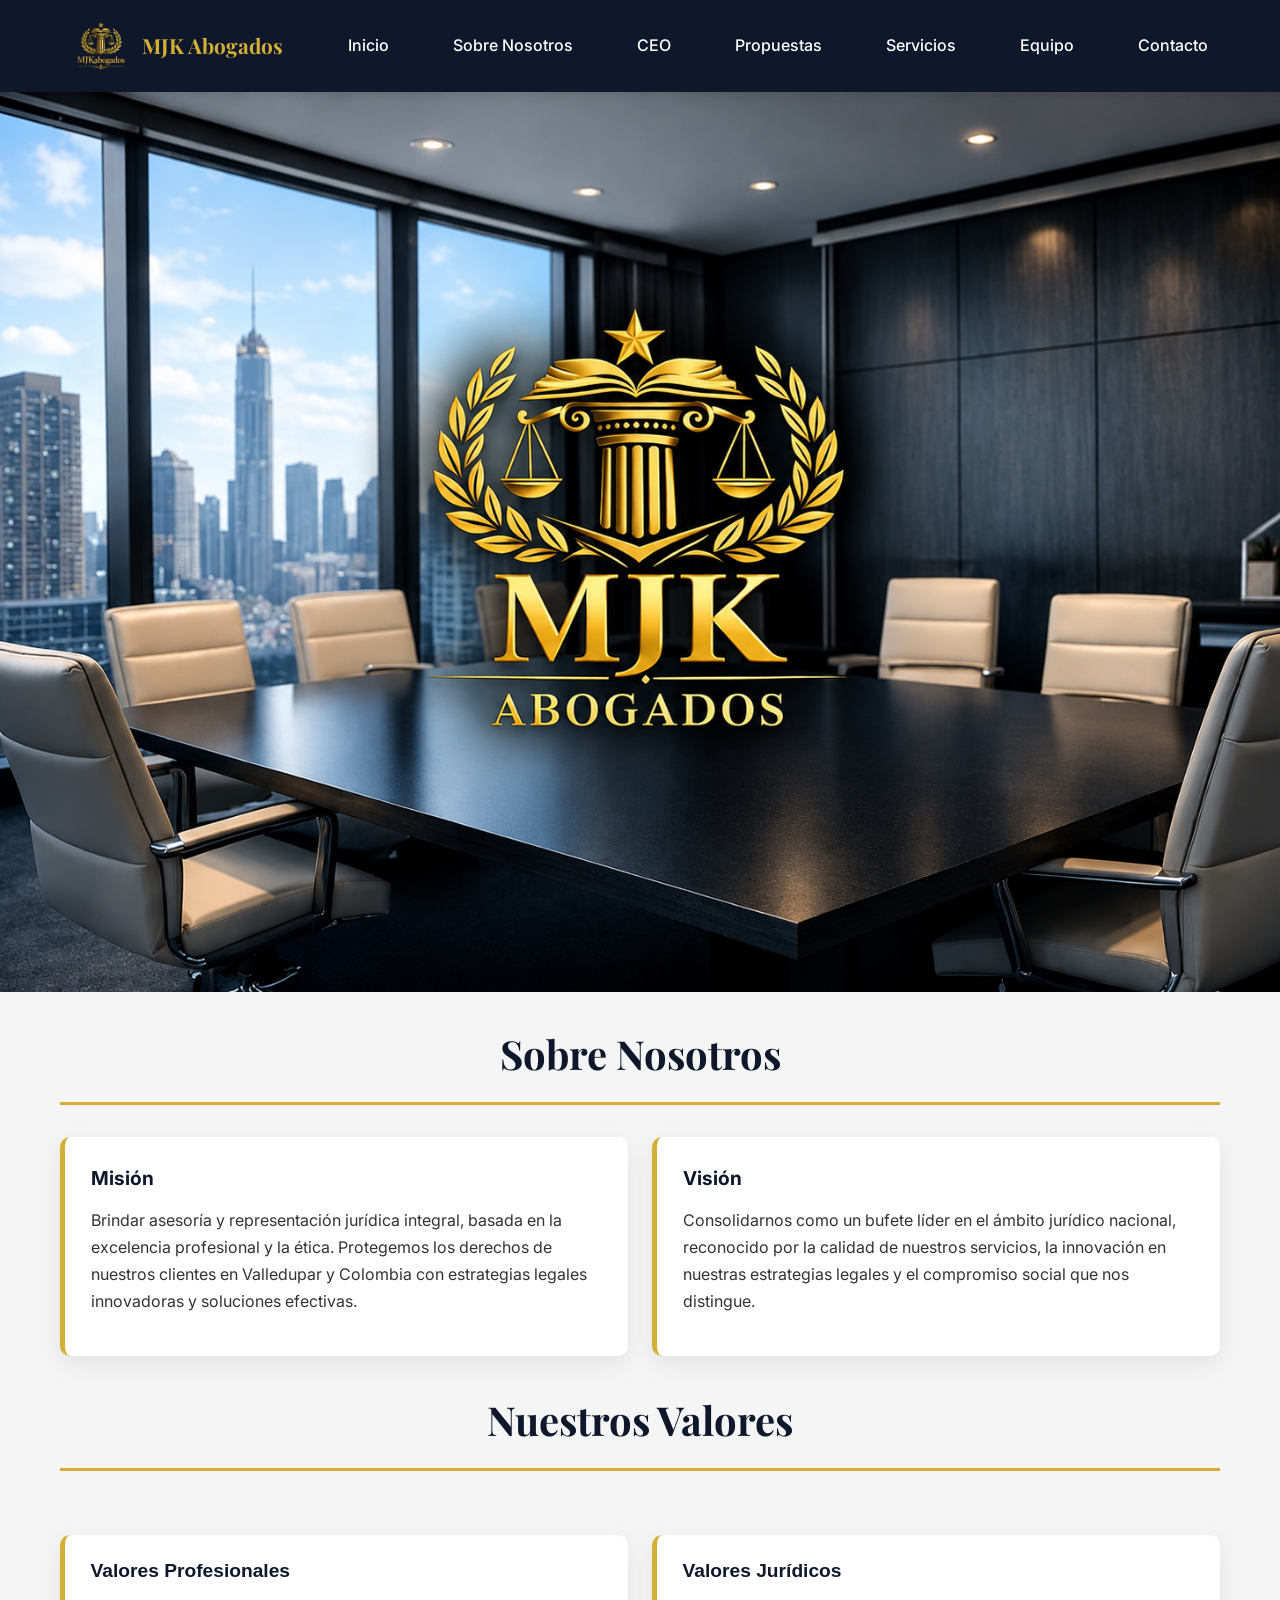
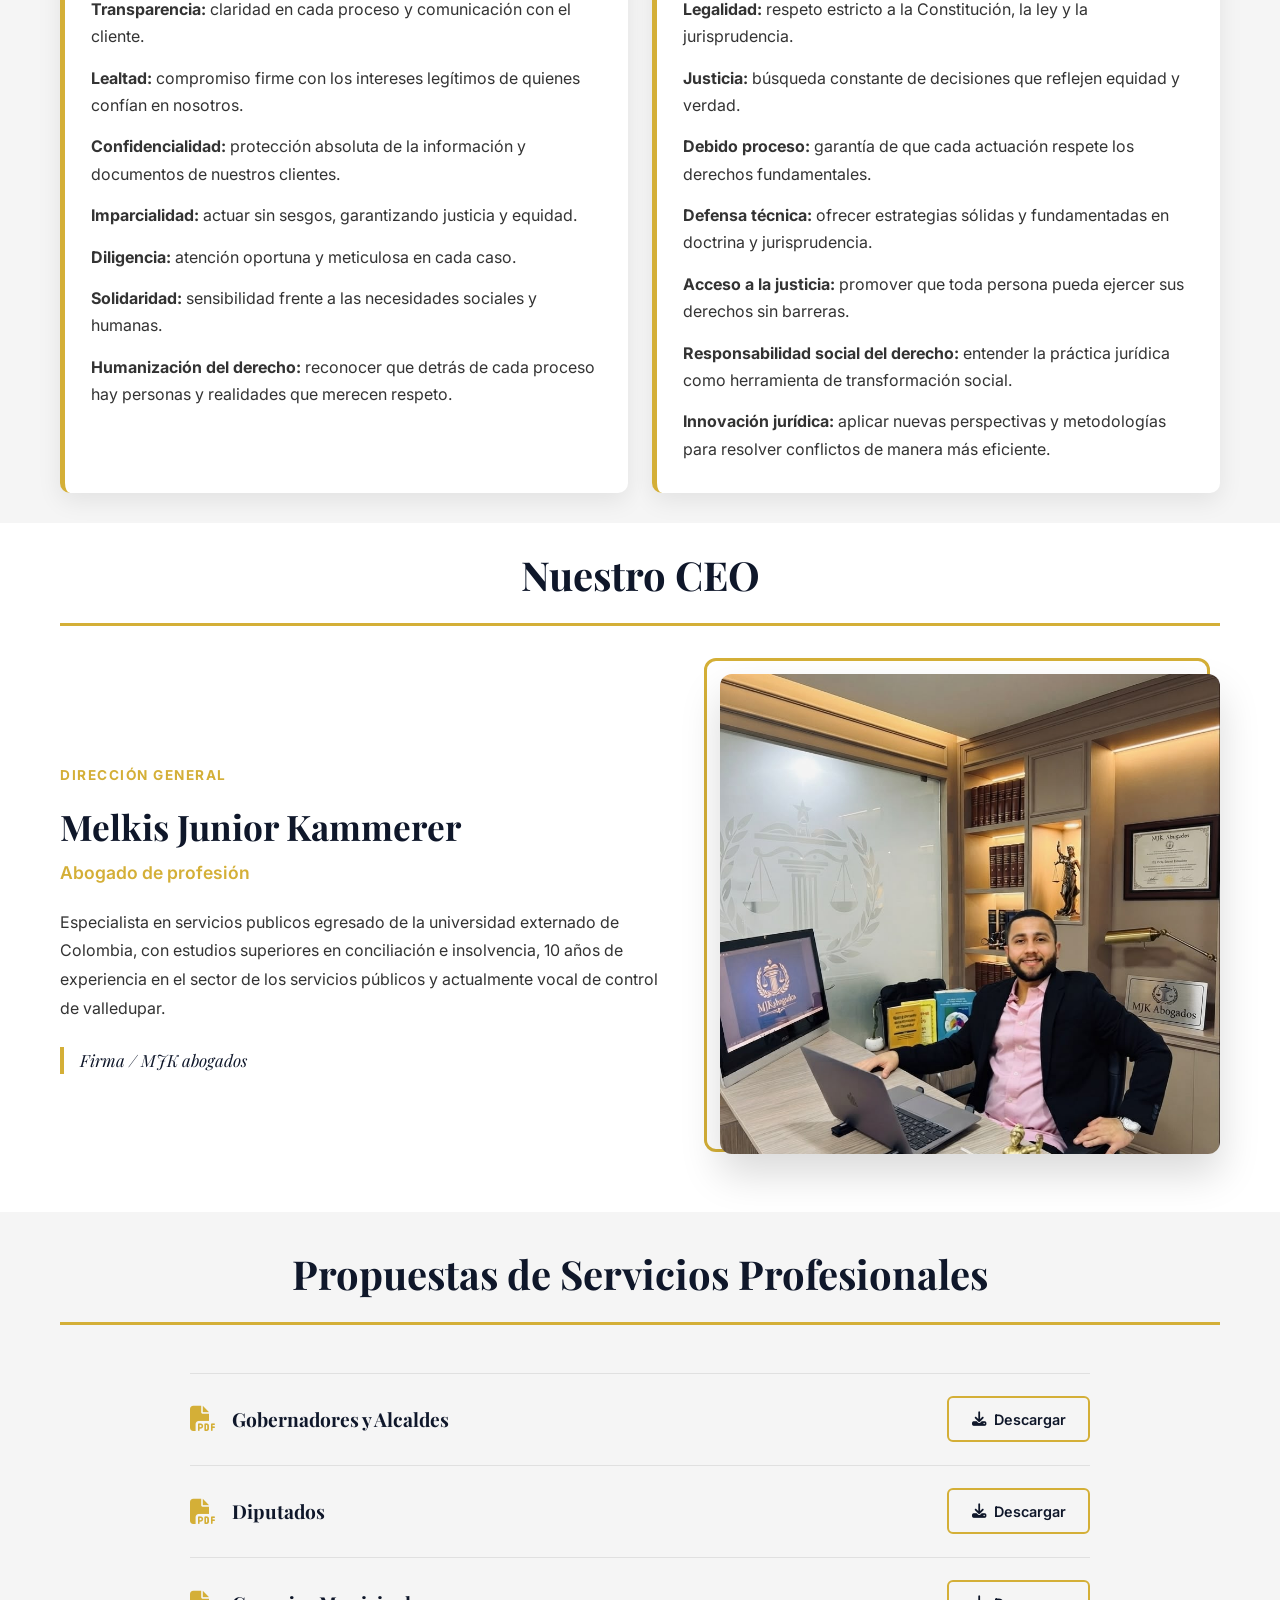
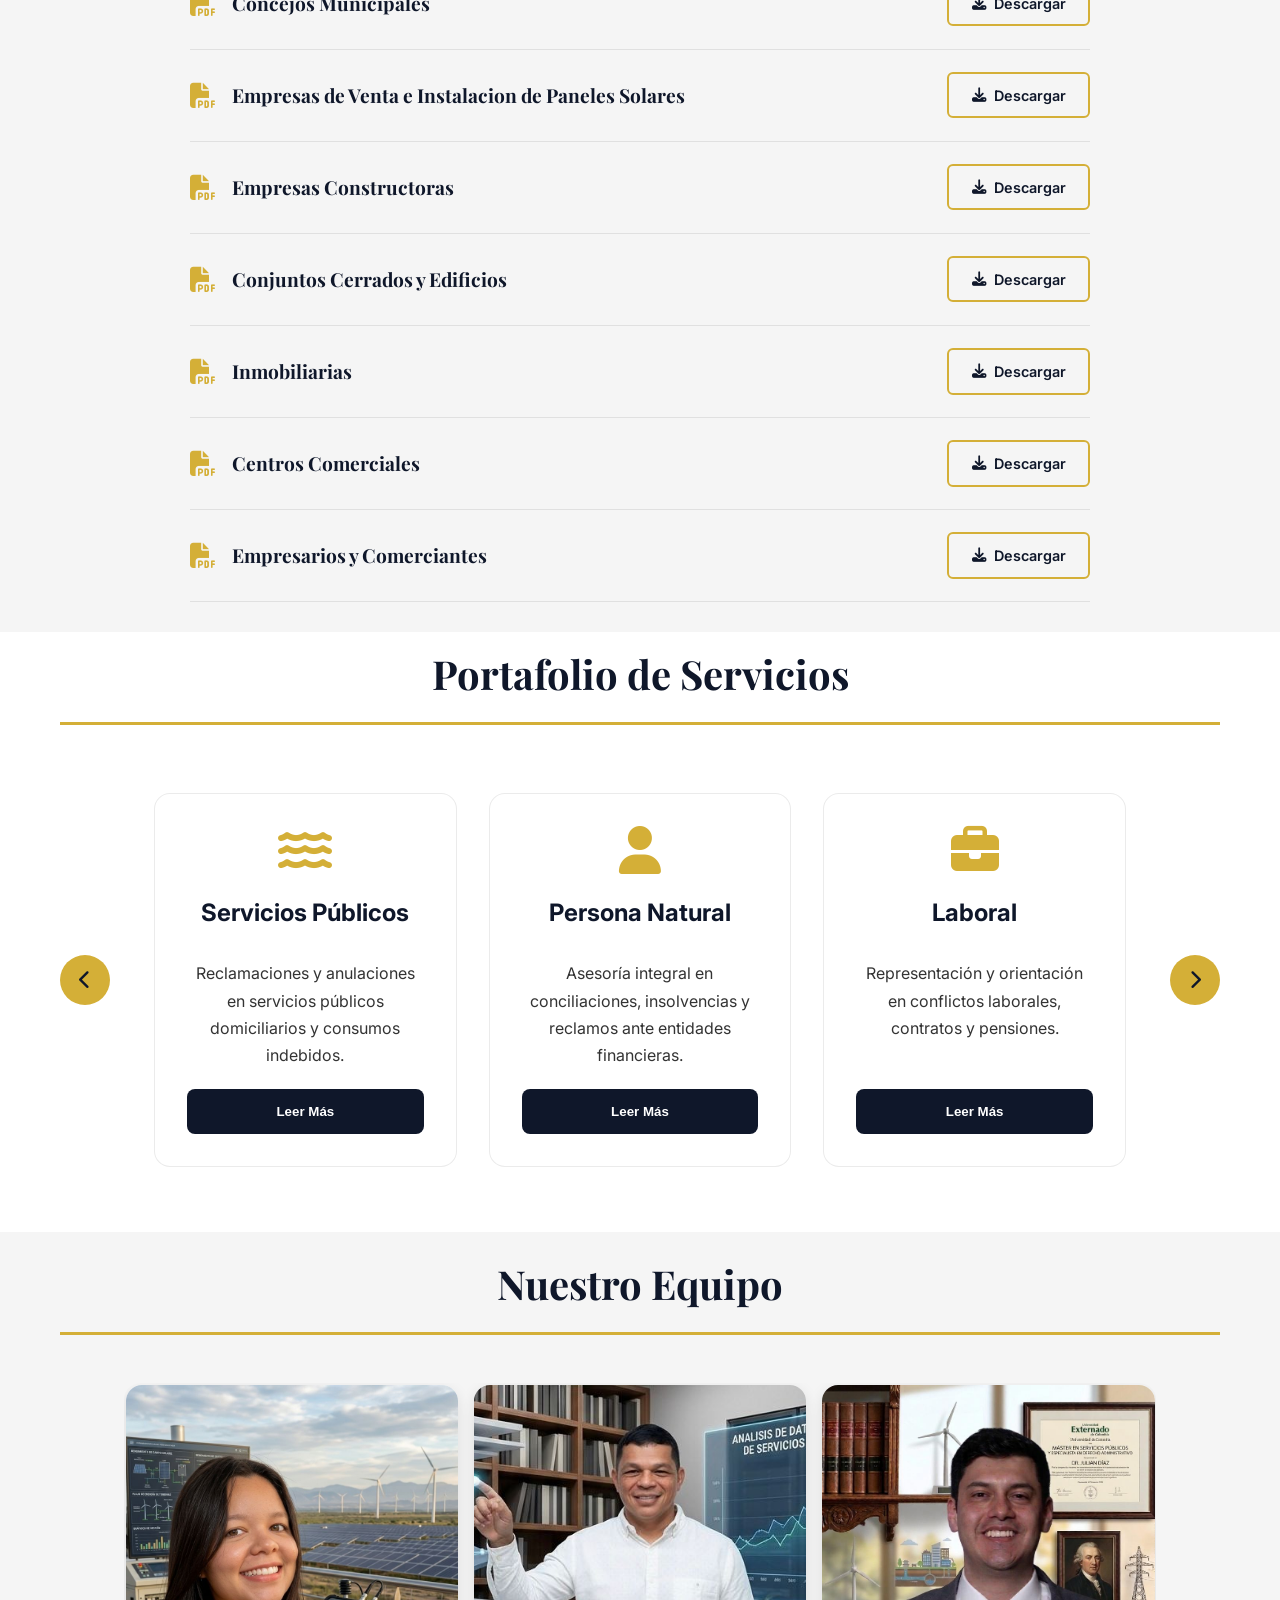
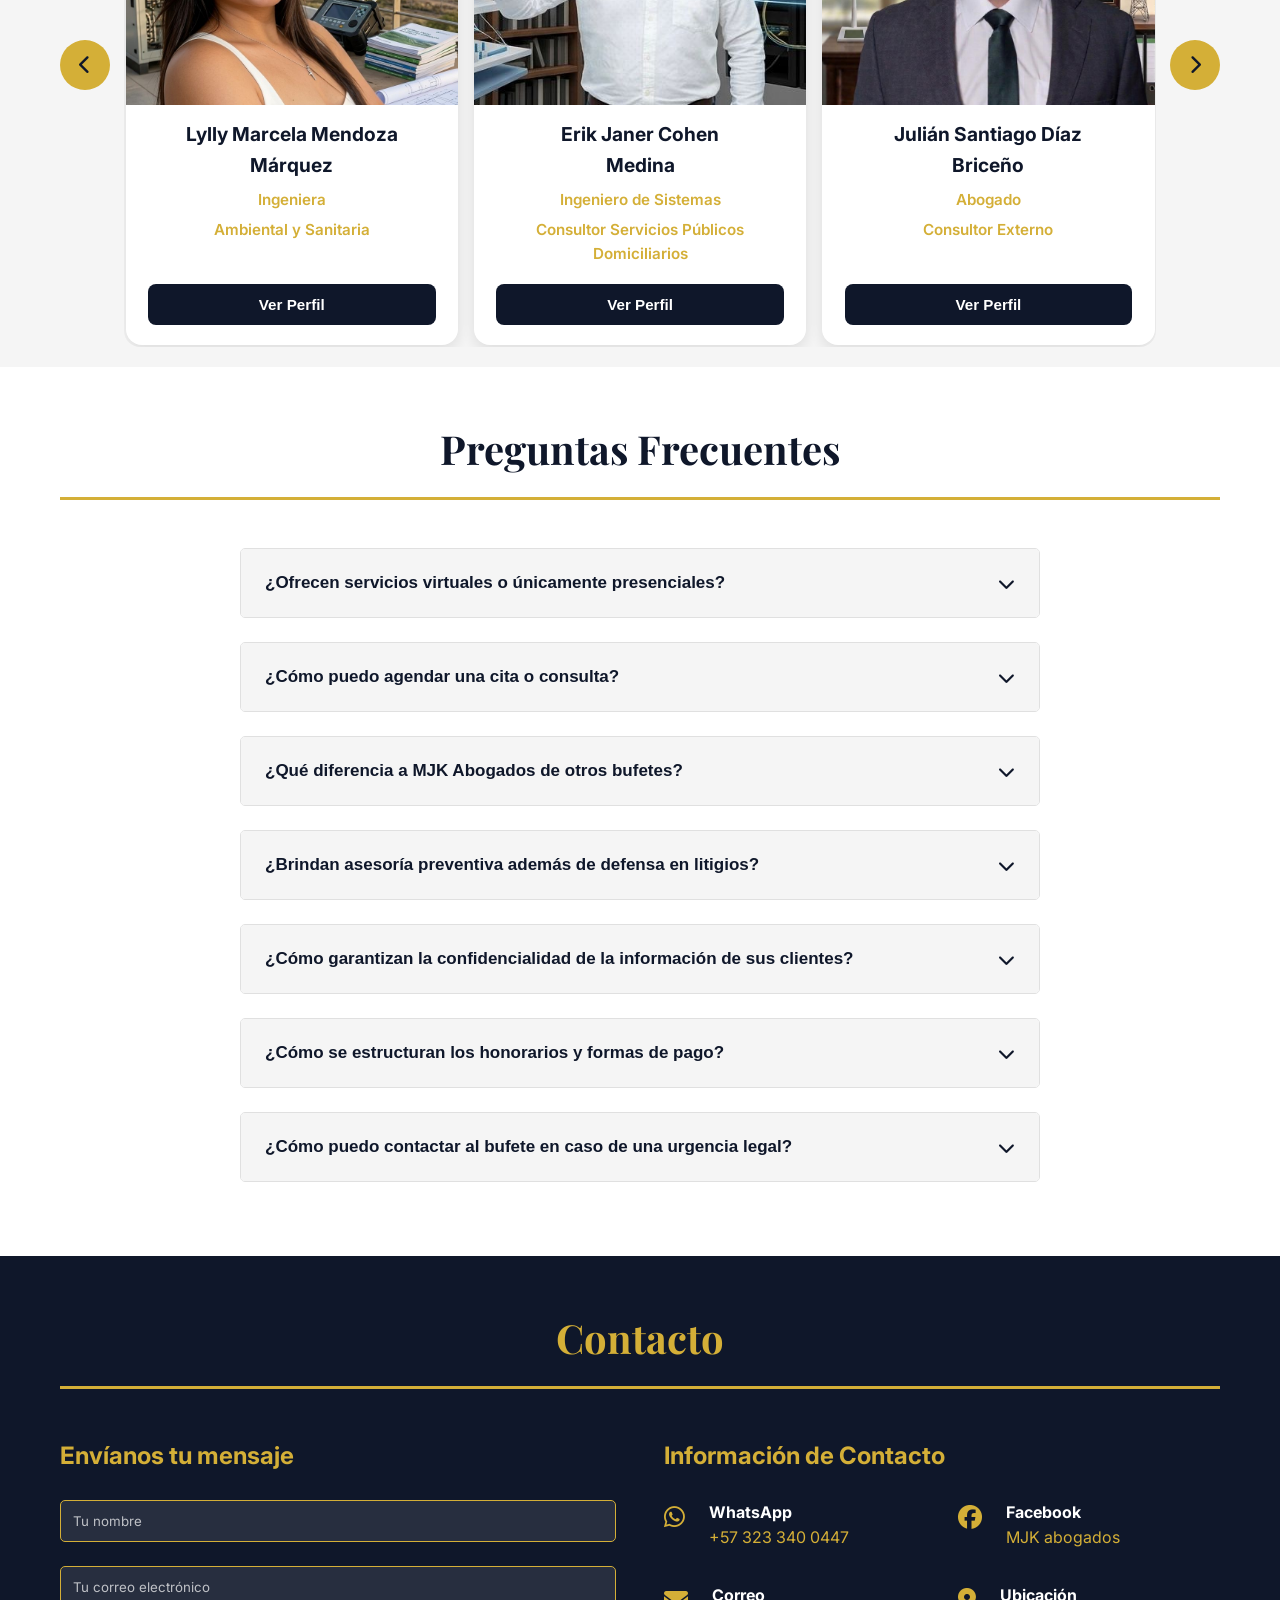
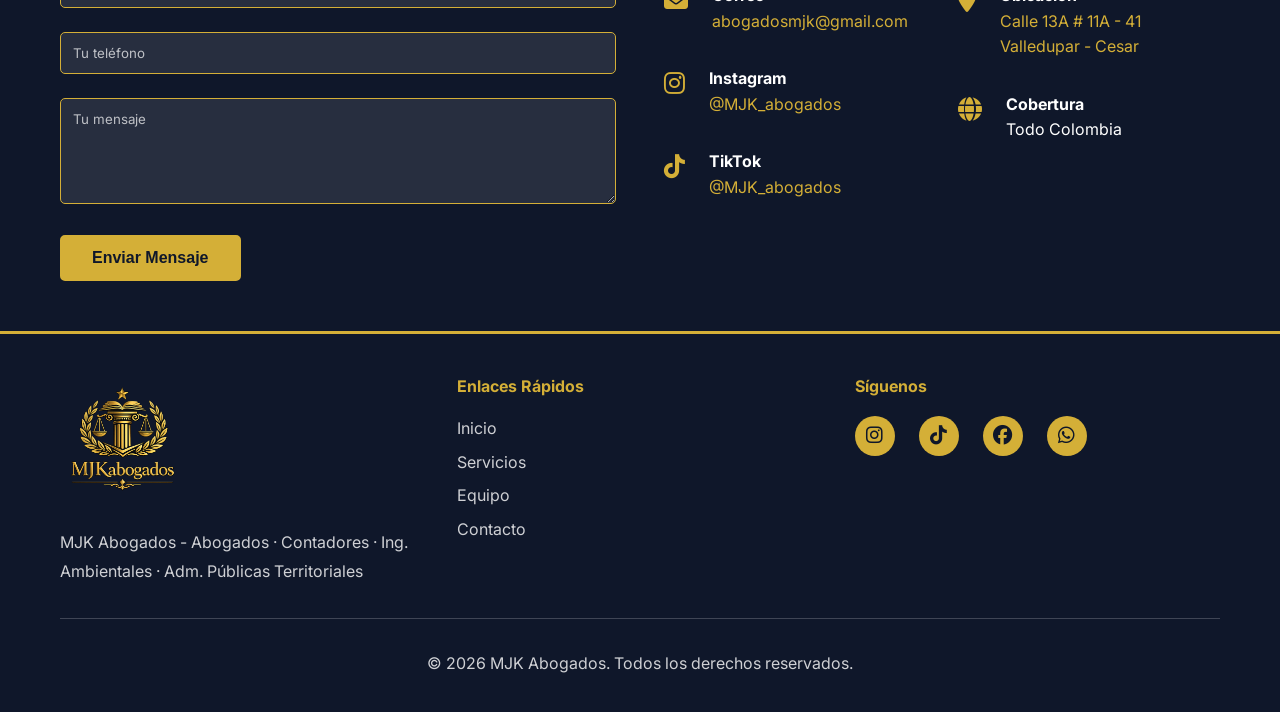
==== commit ab848f95: "fix: solucionar la seccion de servicios y equipo, mejorar el estilo" ====
--- a/index.html
+++ b/index.html
@@ -410,8 +410,7 @@
                                 <h3>Lylly Marcela Mendoza Márquez</h3>
                                 <p class="specialty">Ingeniera</p>
                                 <p class="specialty">Ambiental y Sanitaria</p>
-                                <p class="description">Especialista en Gestión Ambiental y Energética con amplia experiencia en
-                                    consultoría para empresas e instituciones.</p>
+                                
                                 <button class="team-profile-btn" data-member="lilly">Ver Perfil</button>
                             </div>
                         </div>
@@ -422,8 +421,7 @@
                                 <h3>Erik Janer Cohen <br> Medina</h3>
                                 <p class="specialty">Ingeniero de Sistemas</p>
                                 <p class="specialty">Consultor Servicios Públicos Domiciliarios</p>
-                                <p class="description">Ingeniero de Sistemas con Maestría en Servicios Públicos. Más de 20 años
-                                    de experiencia en estos sectores.</p>
+                                
                                 <button class="team-profile-btn" data-member="erik">Ver Perfil</button>
                             </div>
                         </div>
@@ -434,8 +432,7 @@
                                 <h3>Julián Santiago Díaz <br> Briceño</h3>
                                 <p class="specialty">Abogado</p>
                                 <p class="specialty">Consultor Externo</p>
-                                <p class="description">Abogado especialista en derecho administrativo y servicios públicos, con
-                                    experiencia en litigio contencioso.</p>
+                                
                                 <button class="team-profile-btn" data-member="Julian">Ver Perfil</button>
                             </div>
                         </div>
@@ -446,8 +443,7 @@
                                 <h3>Ana María Torres <br> Arroyo</h3>
                                 <p class="specialty">Abogada</p>
                                 <p class="specialty">Especializada en servicios públicos</p>
-                                <p class="description">Abogada especializada en servicios públicos y derecho tributario, con
-                                    experiencia en asesoría jurídica empresarial.</p>
+                                
                                 <button class="team-profile-btn" data-member="ANA">Ver Perfil</button>
                             </div>
                         </div>
@@ -459,8 +455,7 @@
                                 <h3>Hernando Alberto Atencio Cuello</h3>
                                 <p class="specialty">Abogado</p>
                                 <p class="specialty">Especialista en Derecho Administrativo.</p>
-                                <p class="description">Abogado especializado en Derecho Administrativo, con experiencia en
-                                    derecho penal, control fiscal y docencia.</p>
+                                
                                 <button class="team-profile-btn" data-member="Hernan">Ver Perfil</button>
                             </div>
                         </div>
@@ -470,8 +465,7 @@
                                 <h3>Jonathan Fernando Perez Vega</h3>
                                 <p class="specialty">Abogado </p>
                                 <p class="specialty">Abogado penalista </p>
-                                <p class="description">Abogado penalista con experiencia en asesoría jurídica, anteriormente
-                                    asesor jurídico del Ministerio de Vivienda.</p>
+                                
                                 <button class="team-profile-btn">Ver Perfil</button>
                             </div>
                         </div>
@@ -481,8 +475,7 @@
                                 <h3>Yelenis Enid Navarro <br>Gamez</h3>
                                 <p class="specialty">Abogada</p>
                                 <p class="specialty">Juridica</p>
-                                <p class="description">Abogado penalista con experiencia en asesoría jurídica, anteriormente
-                                    asesor jurídico del Ministerio de Vivienda.</p>
+                                
                                 <button class="team-profile-btn" data-member="Yelenis">Ver Perfil</button>
                             </div>
                         </div>
--- a/css/styles.css
+++ b/css/styles.css
@@ -782,9 +782,7 @@
     flex-shrink: 0;
     display: flex;
     flex-direction: column;
-    height: 100%;
-
-    min-height: 640px;
+    height: 560px;
 }
 
 .team-card:hover {
@@ -802,38 +800,41 @@
 
 .team-card-body {
     position: relative;
-    padding: 1.5rem 1.5rem 1.75rem;
-    margin-top: -60px;
+    padding: 1.1rem 1.4rem 1.25rem;
+    margin-top: -52px;
     z-index: 2;
     display: flex;
     flex-direction: column;
+    justify-content: flex-start;
     flex: 1;
 }
 
 .team-card h3 {
     font-size: 1.2rem;
     color: var(--primary-dark);
-    margin-bottom: 0.4rem;
-    padding-top: 2.5rem;
+    margin-bottom: 0.45rem;
+    padding-top: 3rem;
 }
 
 .team-card .specialty {
     color: var(--gold);
     font-weight: 600;
-    margin-bottom: 0.5rem;
+    margin-bottom: 0.35rem;
     font-size: 0.95rem;
 }
 
-.team-card .description {
-    padding: 0;
-    color: var(--text-color);
-    font-size: 0.92rem;
-    line-height: 1.6;
-    margin-bottom: 1.25rem;
-    text-align: center;
+.team-card .specialty:last-of-type {
+    margin-bottom: 1rem;
+}
+
+
+
+.team-card .description:empty {
+    display: none;
 }
 
 .team-profile-btn {
+    
     padding: 0.75rem 2rem;
     border: none;
     border-radius: 8px;
@@ -877,7 +878,7 @@
     }
 
     .team-card {
-        min-height: 620px;
+        height: 520px;
     }
 
     .team-card-body {
@@ -903,7 +904,7 @@
     }
 
     .team-card {
-        min-height: 620px;
+        height: 520px;
     }
 }
 /* ============================================
@@ -1512,16 +1513,15 @@
         height: 400px;
     }
 
-    /* Equipo tarjetas - sin recorte */
+    /* Equipo tarjetas - mismo recorte que en el resto de breakpoints */
     .team-card img {
-        object-fit: contain;
+        object-fit: cover;
         object-position: center top;
         height: 320px;
-        background-color: #f5f5f5;
     }
 
     .team-card-body {
-        margin-top: -60px;
+        margin-top: -52px;
     }
 }
 
@@ -1860,4 +1860,26 @@
         padding: 0.75rem 1rem;
         font-size: 0.9rem;
     }
+}
+
+@media (max-width: 380px) {
+    .team-card {
+        height: 480px;
+    }
+
+    .team-card img {
+        height: 240px;
+    }
+
+    .team-card-body {
+        margin-top: -40px;
+    }
+
+    .service-slide {
+        padding: 0.85rem;
+    }
+
+    .service-slide i {
+        font-size: 1.8rem;
+    }
 }
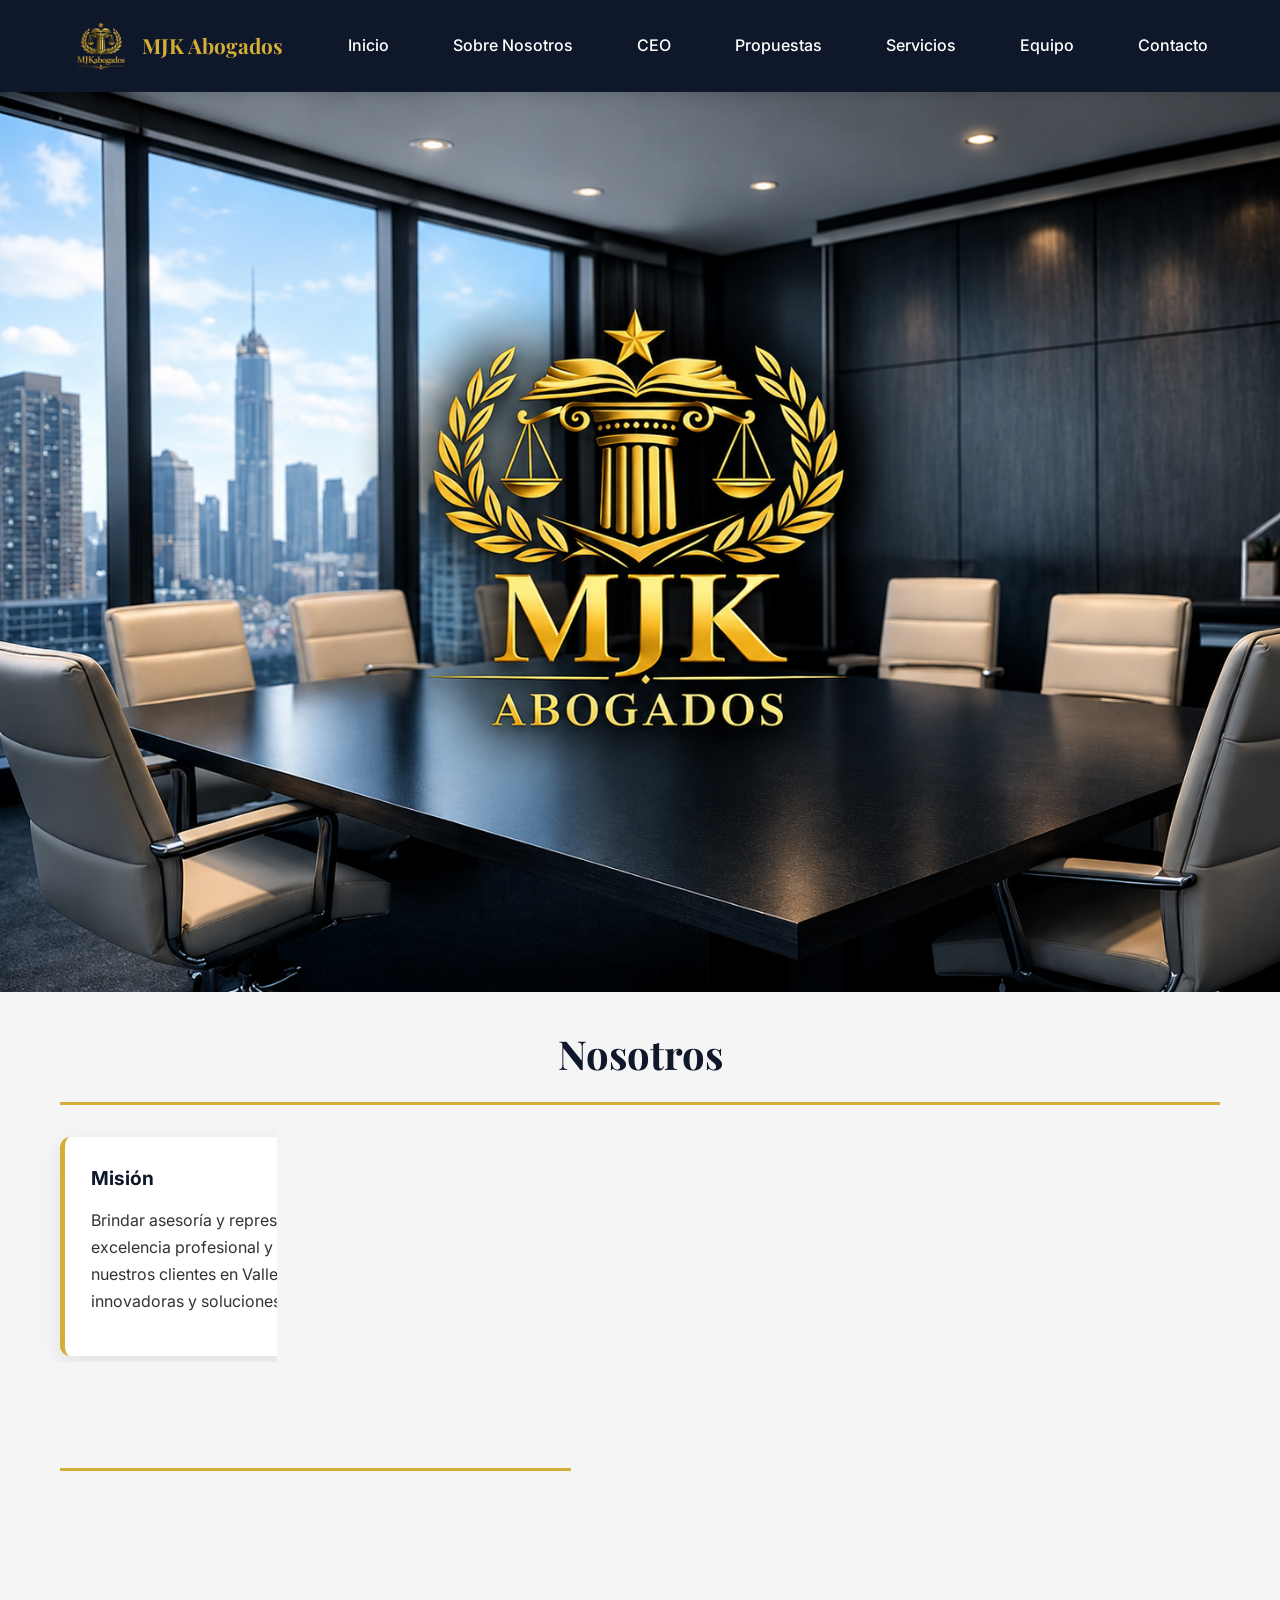
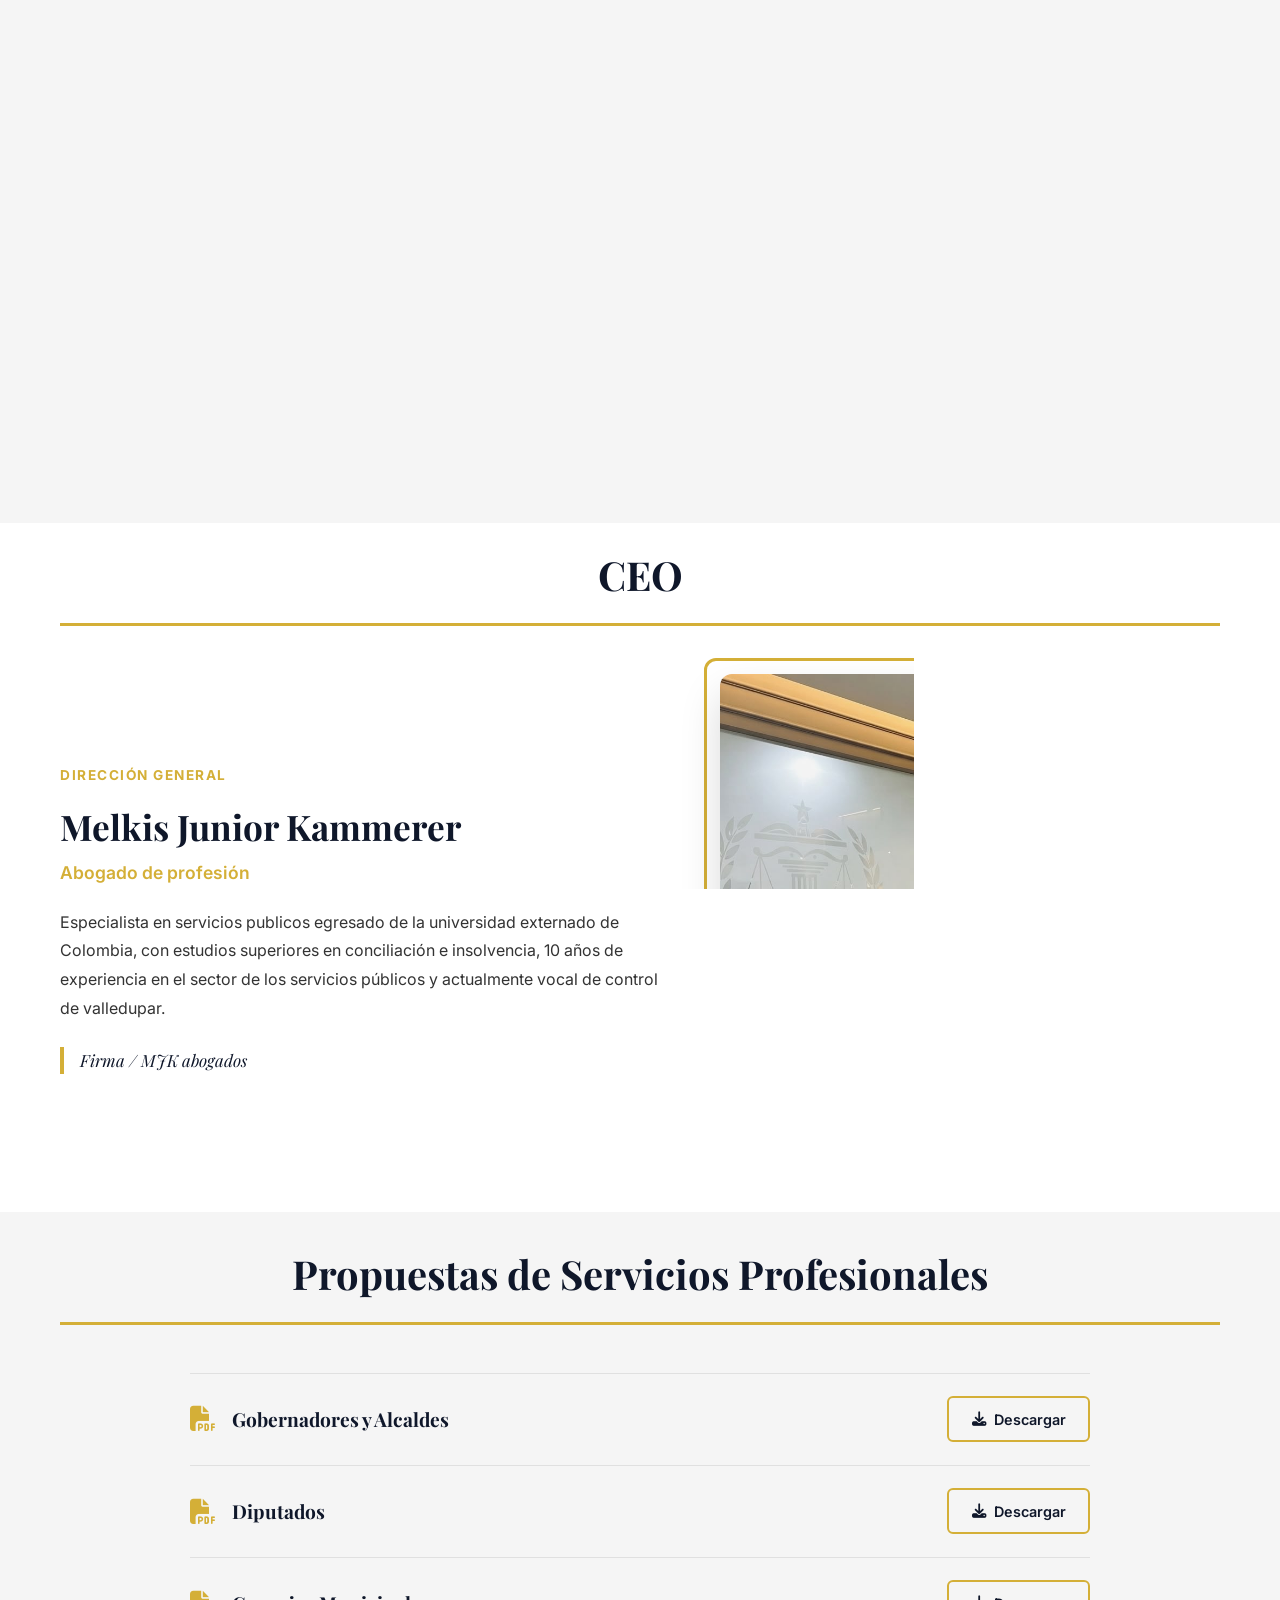
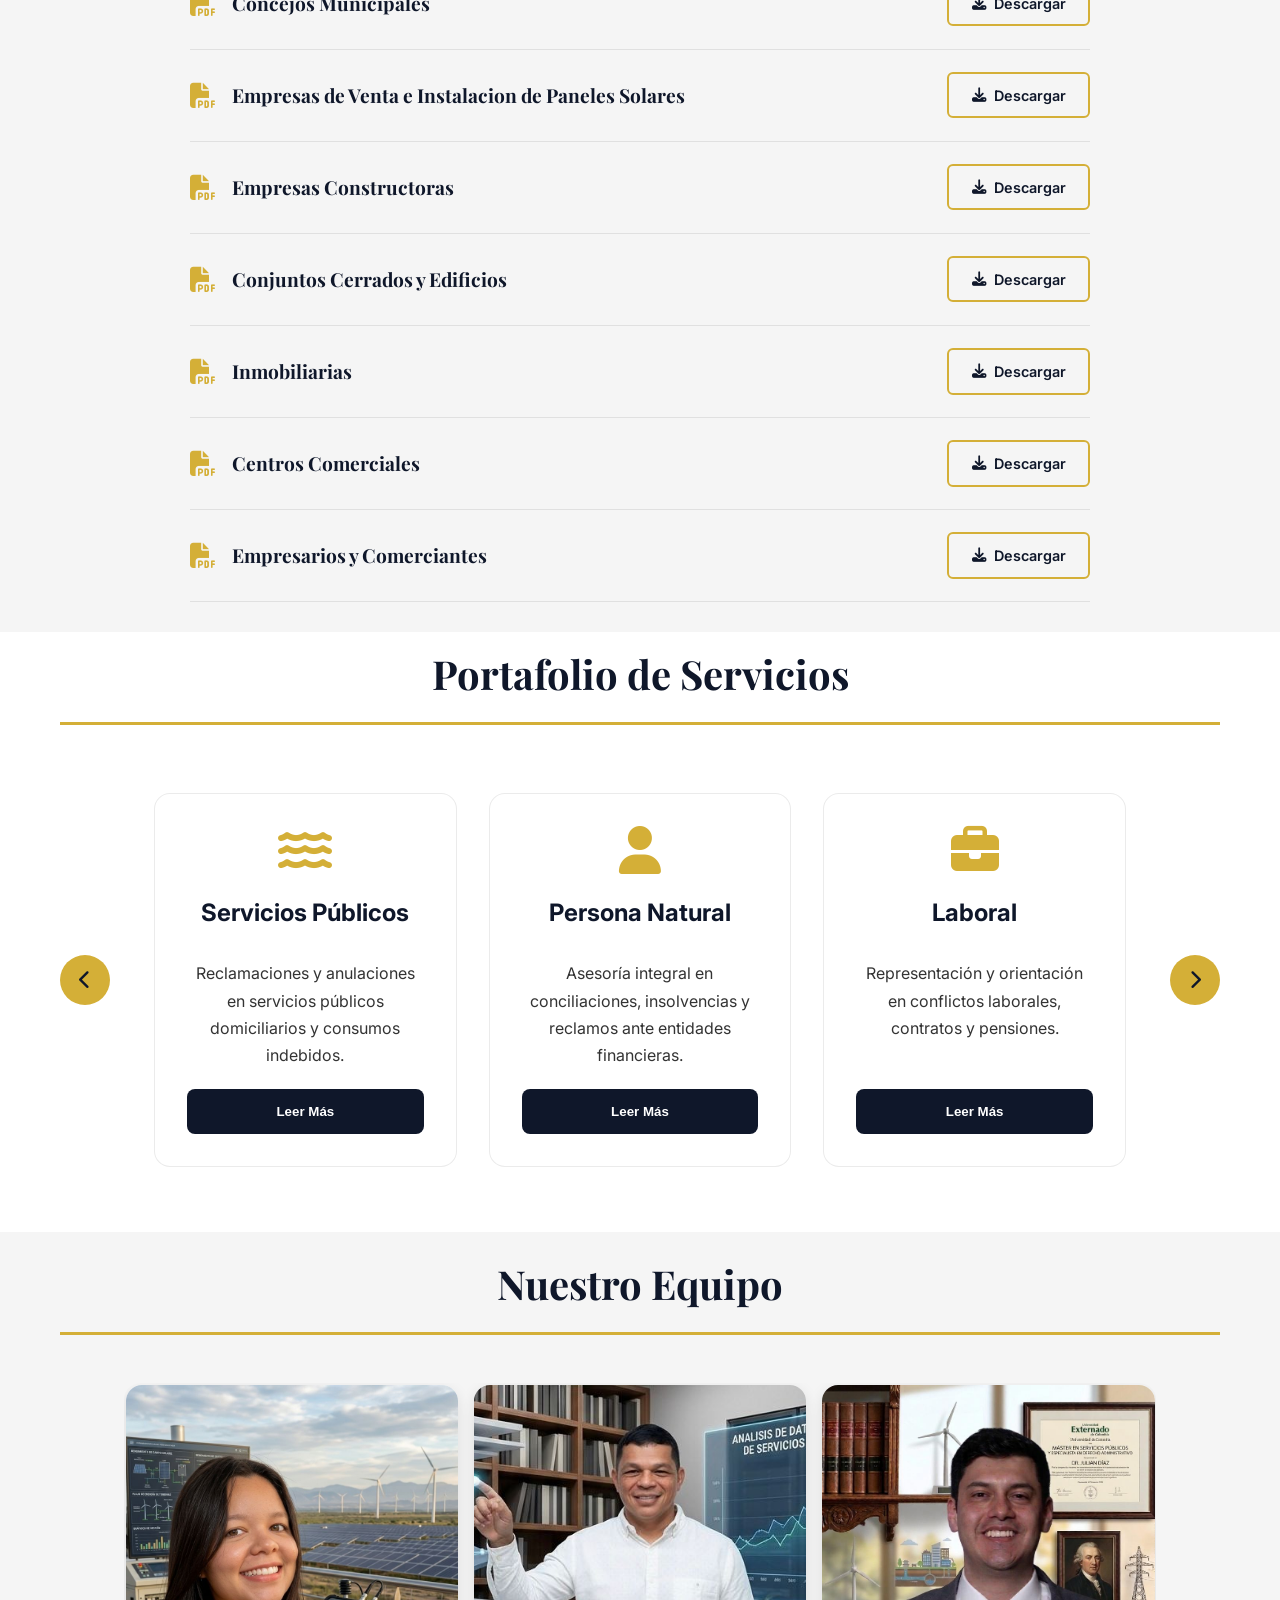
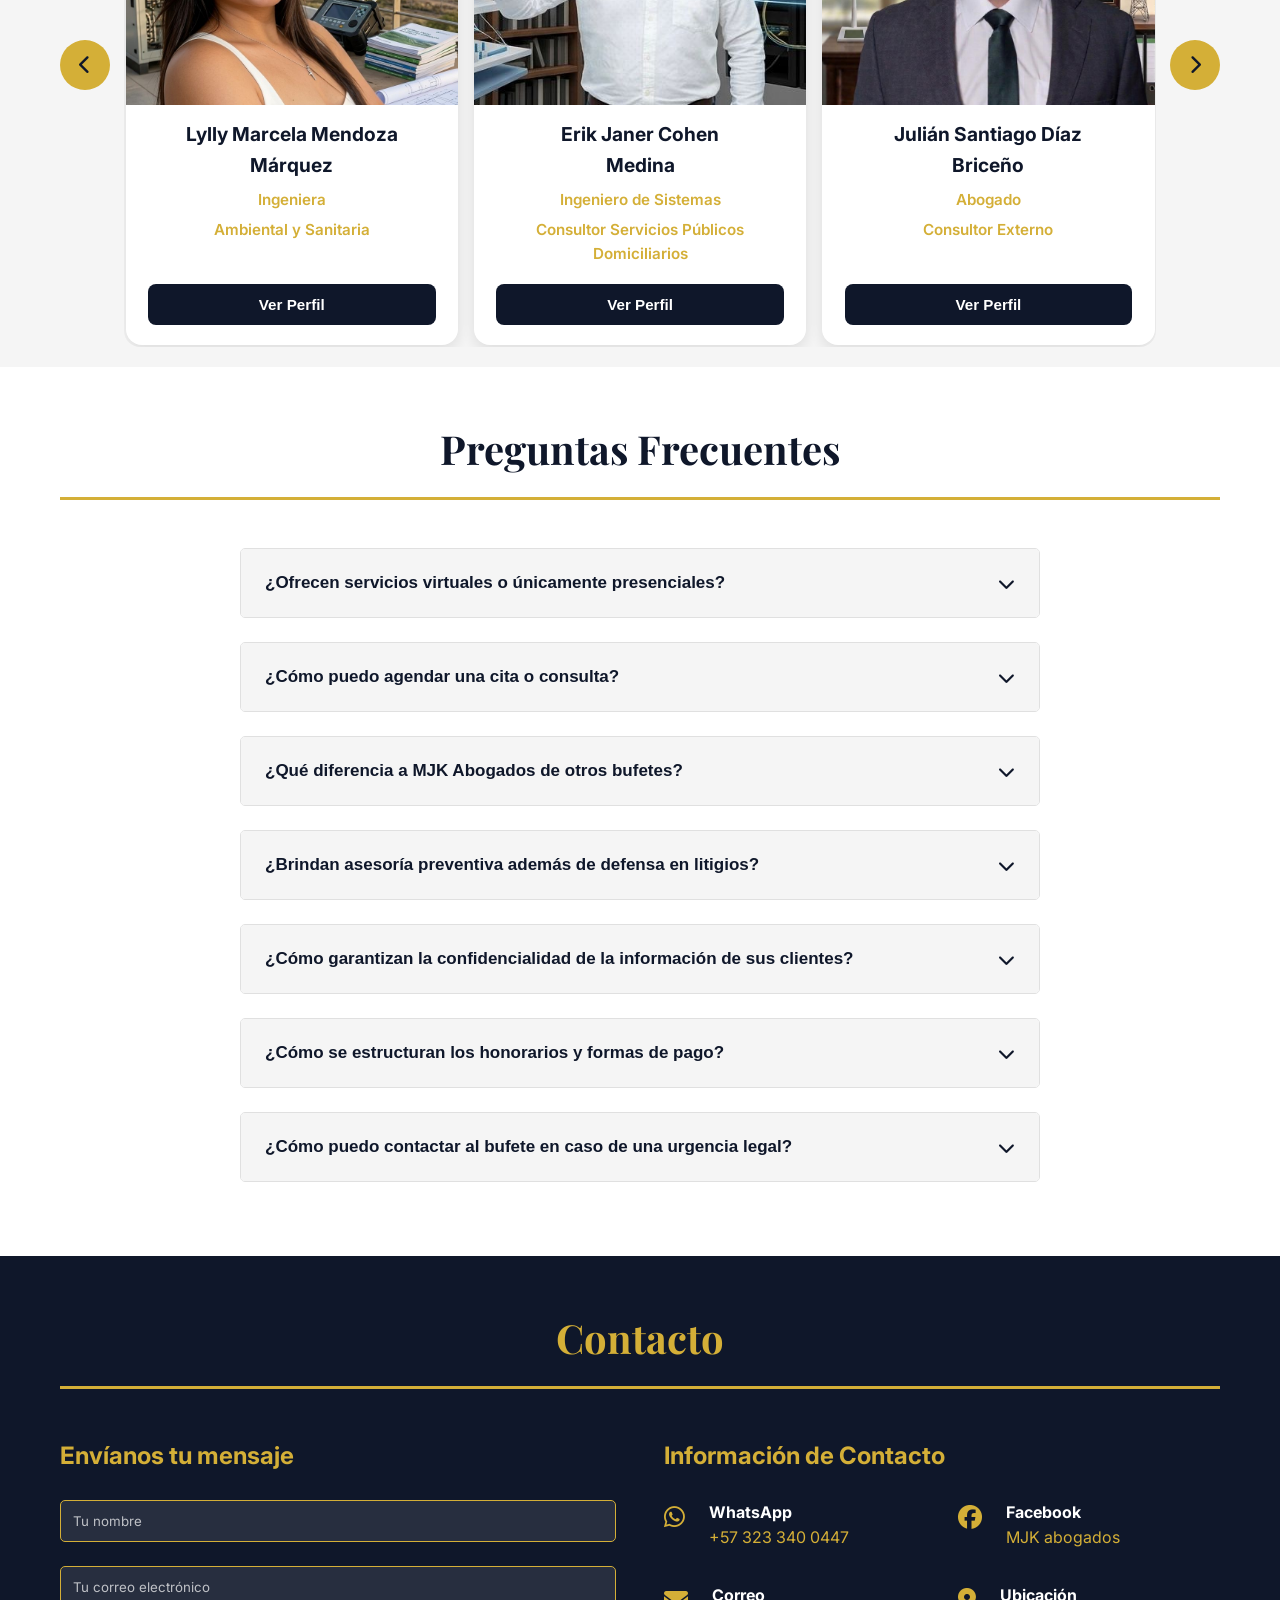
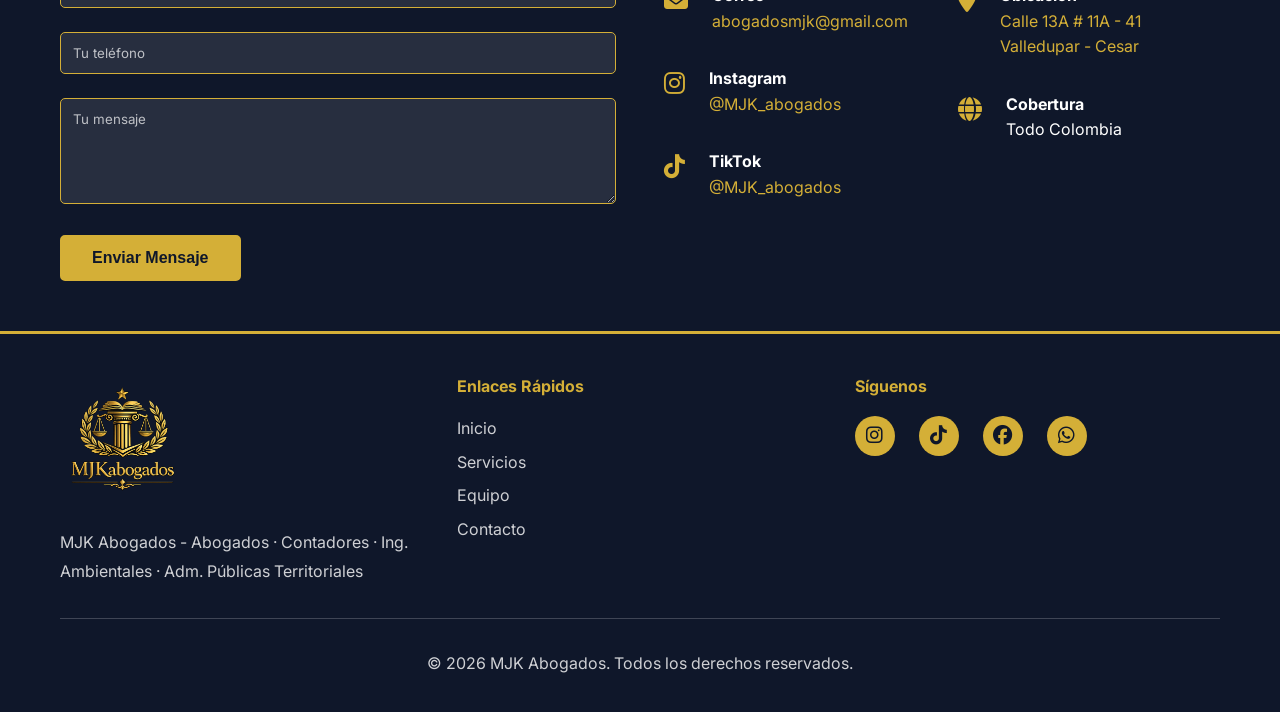
==== commit 002f117a: "update: quitra nuestros a valores y ceo, quitar sobre a la seccion sobre nosotros" ====
--- a/index.html
+++ b/index.html
@@ -148,7 +148,7 @@
     <!-- SOBRE NOSOTROS -->
     <section id="sobre" class="about">
         <div class="container">
-            <h2>Sobre Nosotros</h2>
+            <h2>Nosotros</h2>
             <div class="about-content">
                 <div class="about-top">
                     <div class="about-card about-half">
@@ -165,7 +165,7 @@
                             que nos distingue.</p>
                     </div>
                 </div>
-                <h2>Nuestros Valores</h2>
+                <h2>Valores</h2>
                 <div class="about-bottom">
                     <div class="about-values-row">
                         <div class="about-card about-card--values about-accordion-item">
@@ -219,7 +219,7 @@
     <!-- CEO -->
     <section id="ceo" class="ceo">
         <div class="container">
-            <h2>Nuestro CEO</h2>
+            <h2>CEO</h2>
             <div class="ceo-content">
                 <div class="ceo-text">
                     <span class="ceo-tag">Dirección General</span>
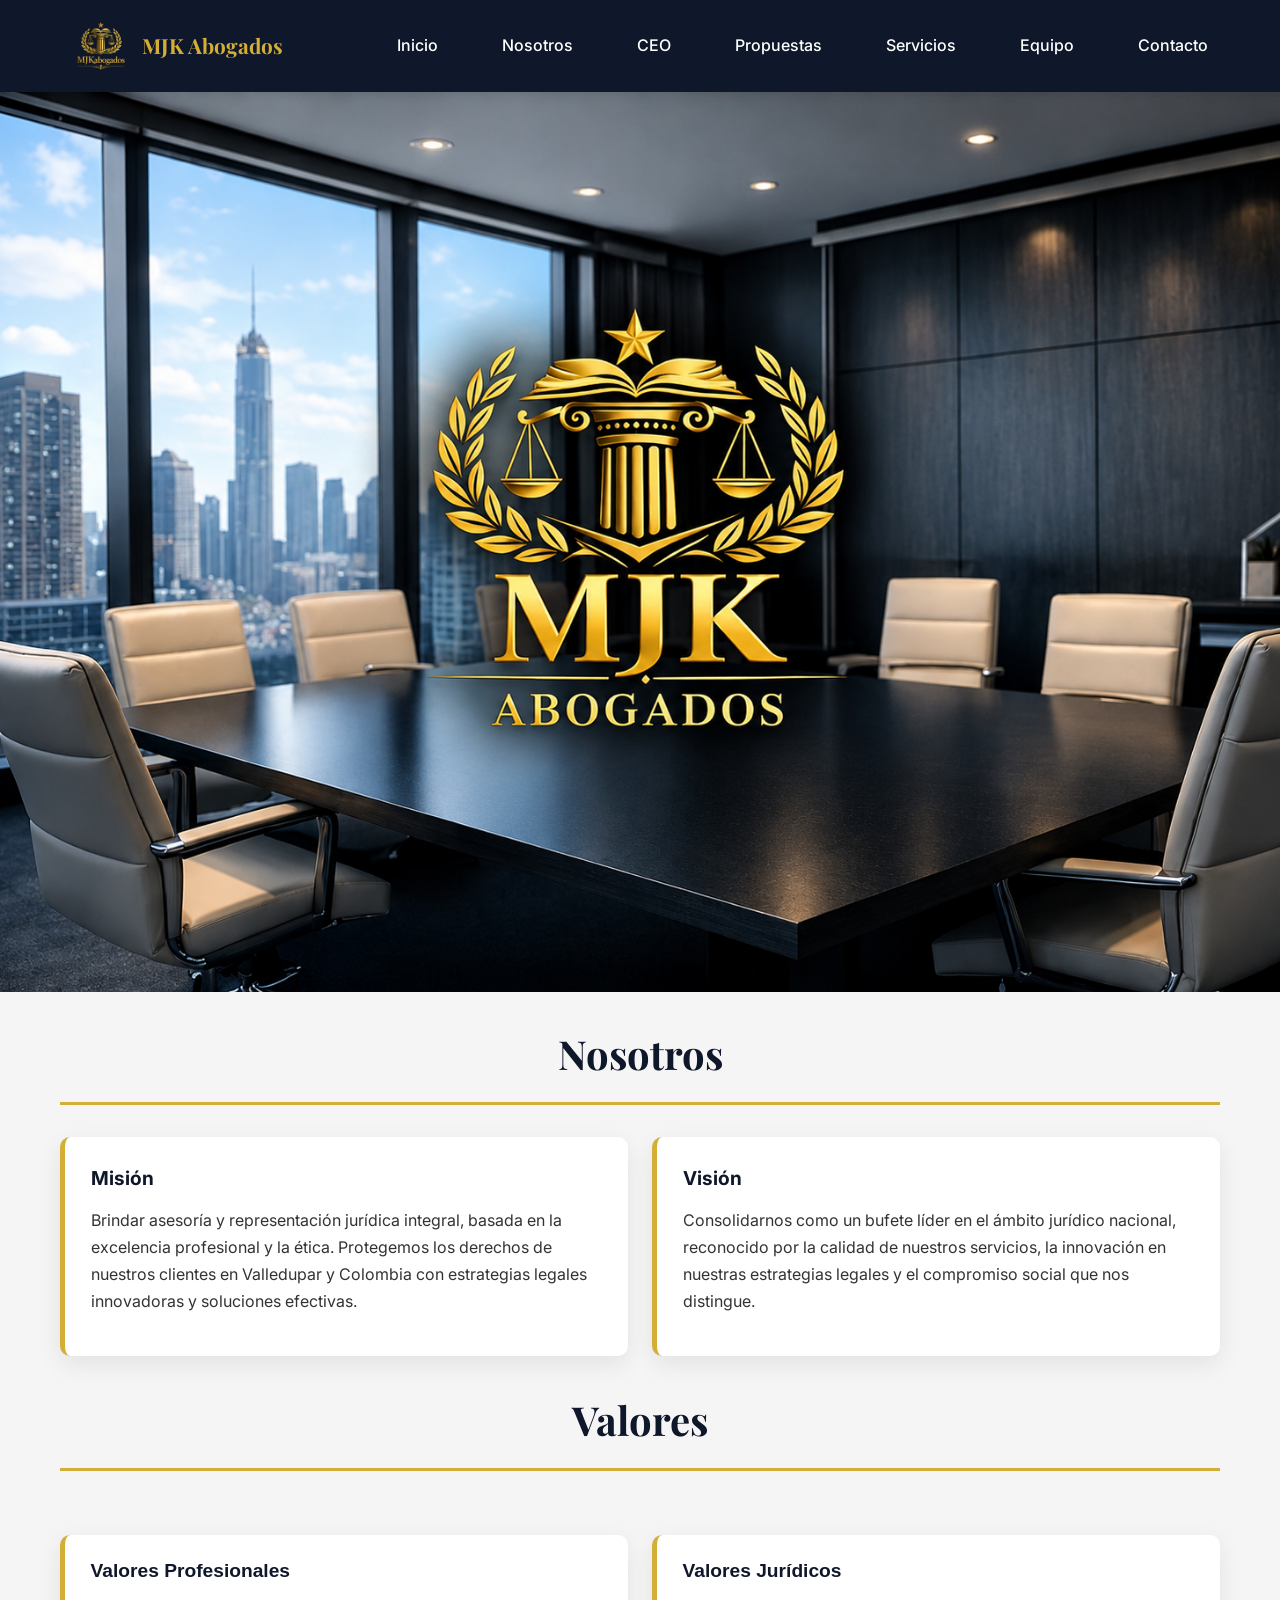
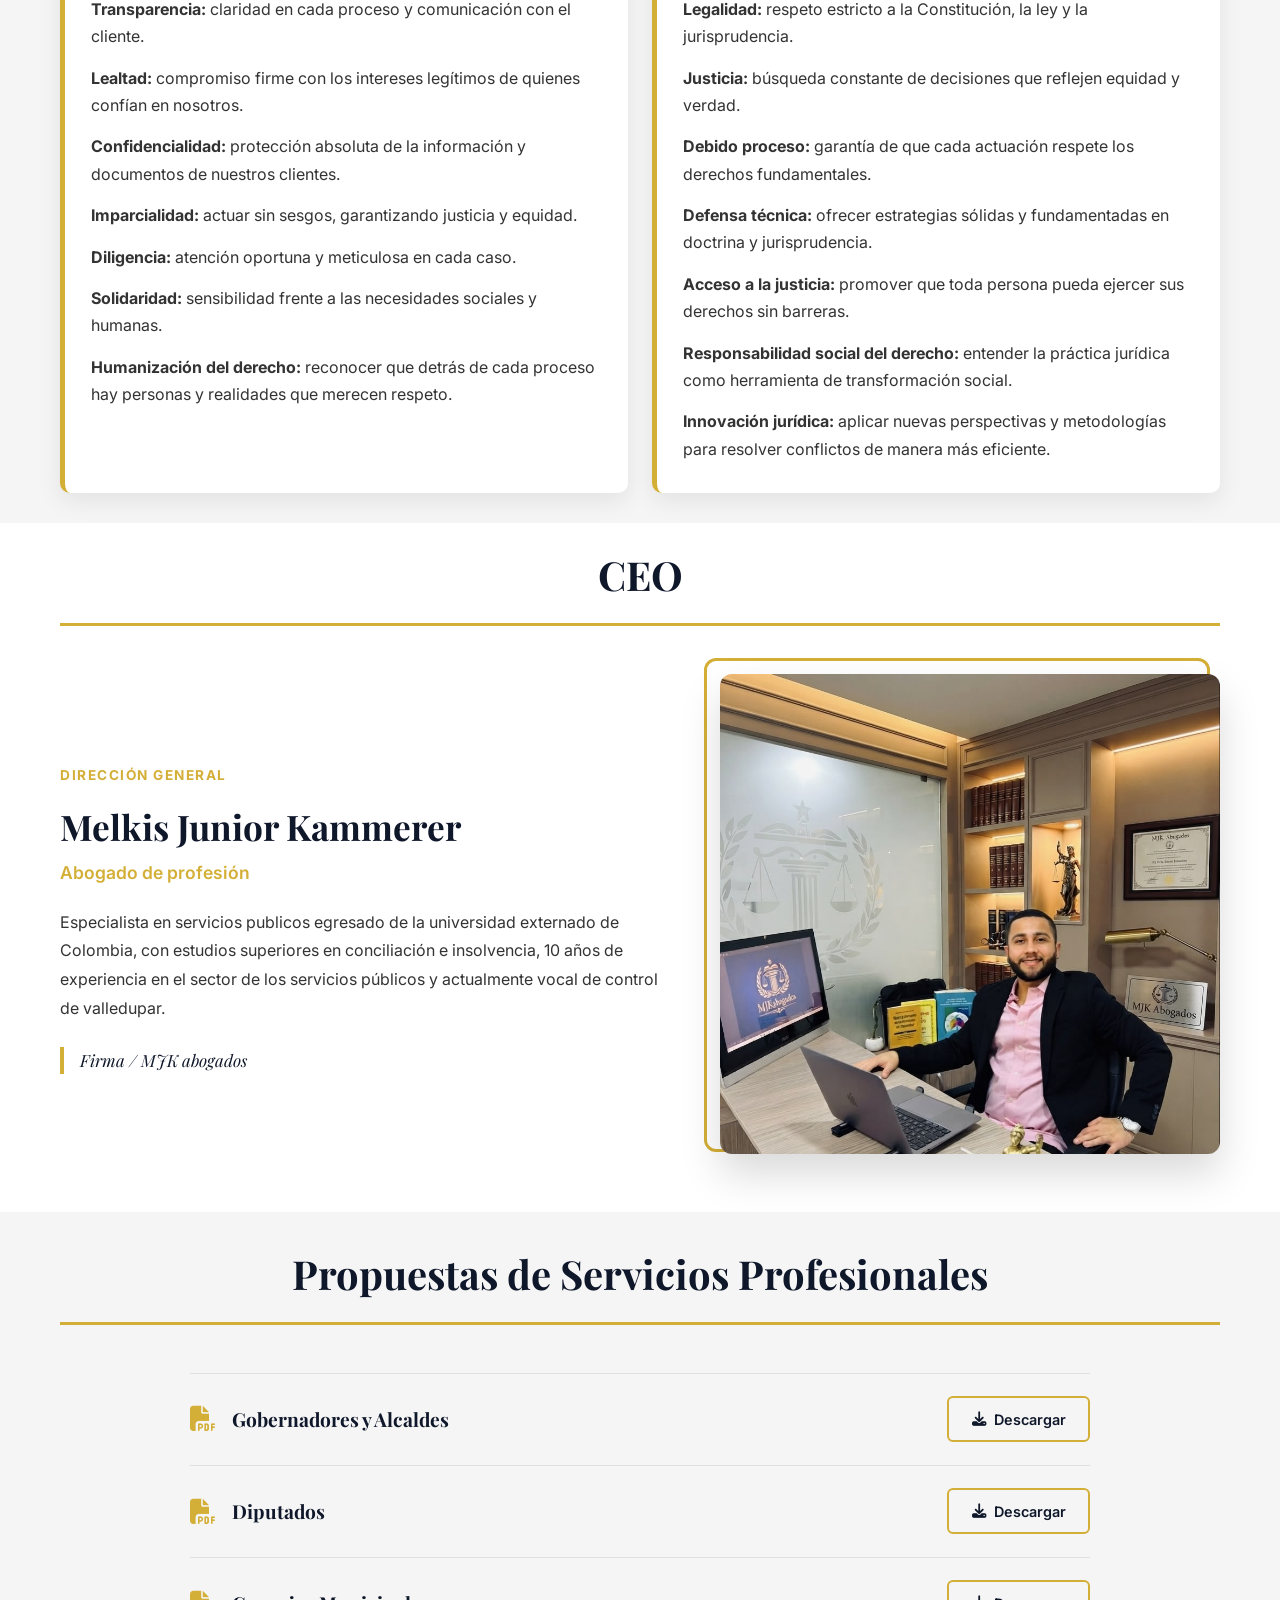
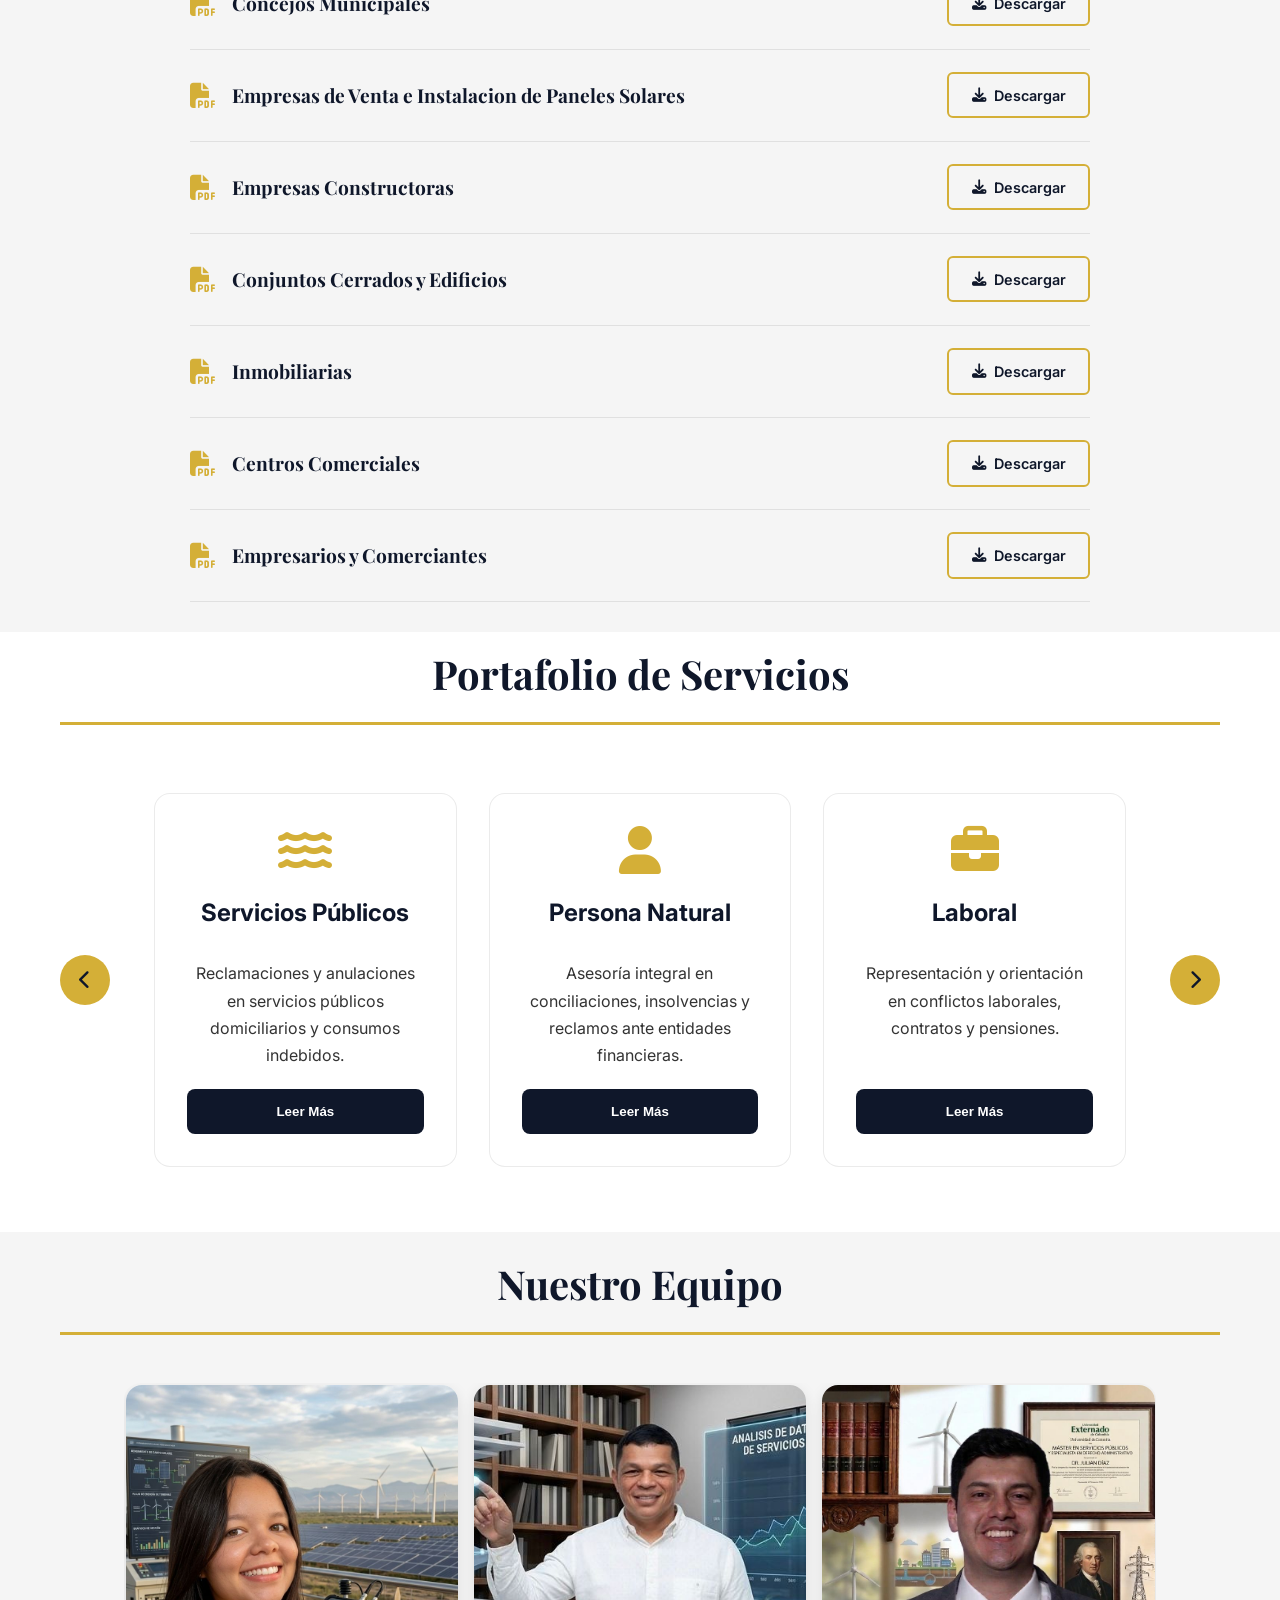
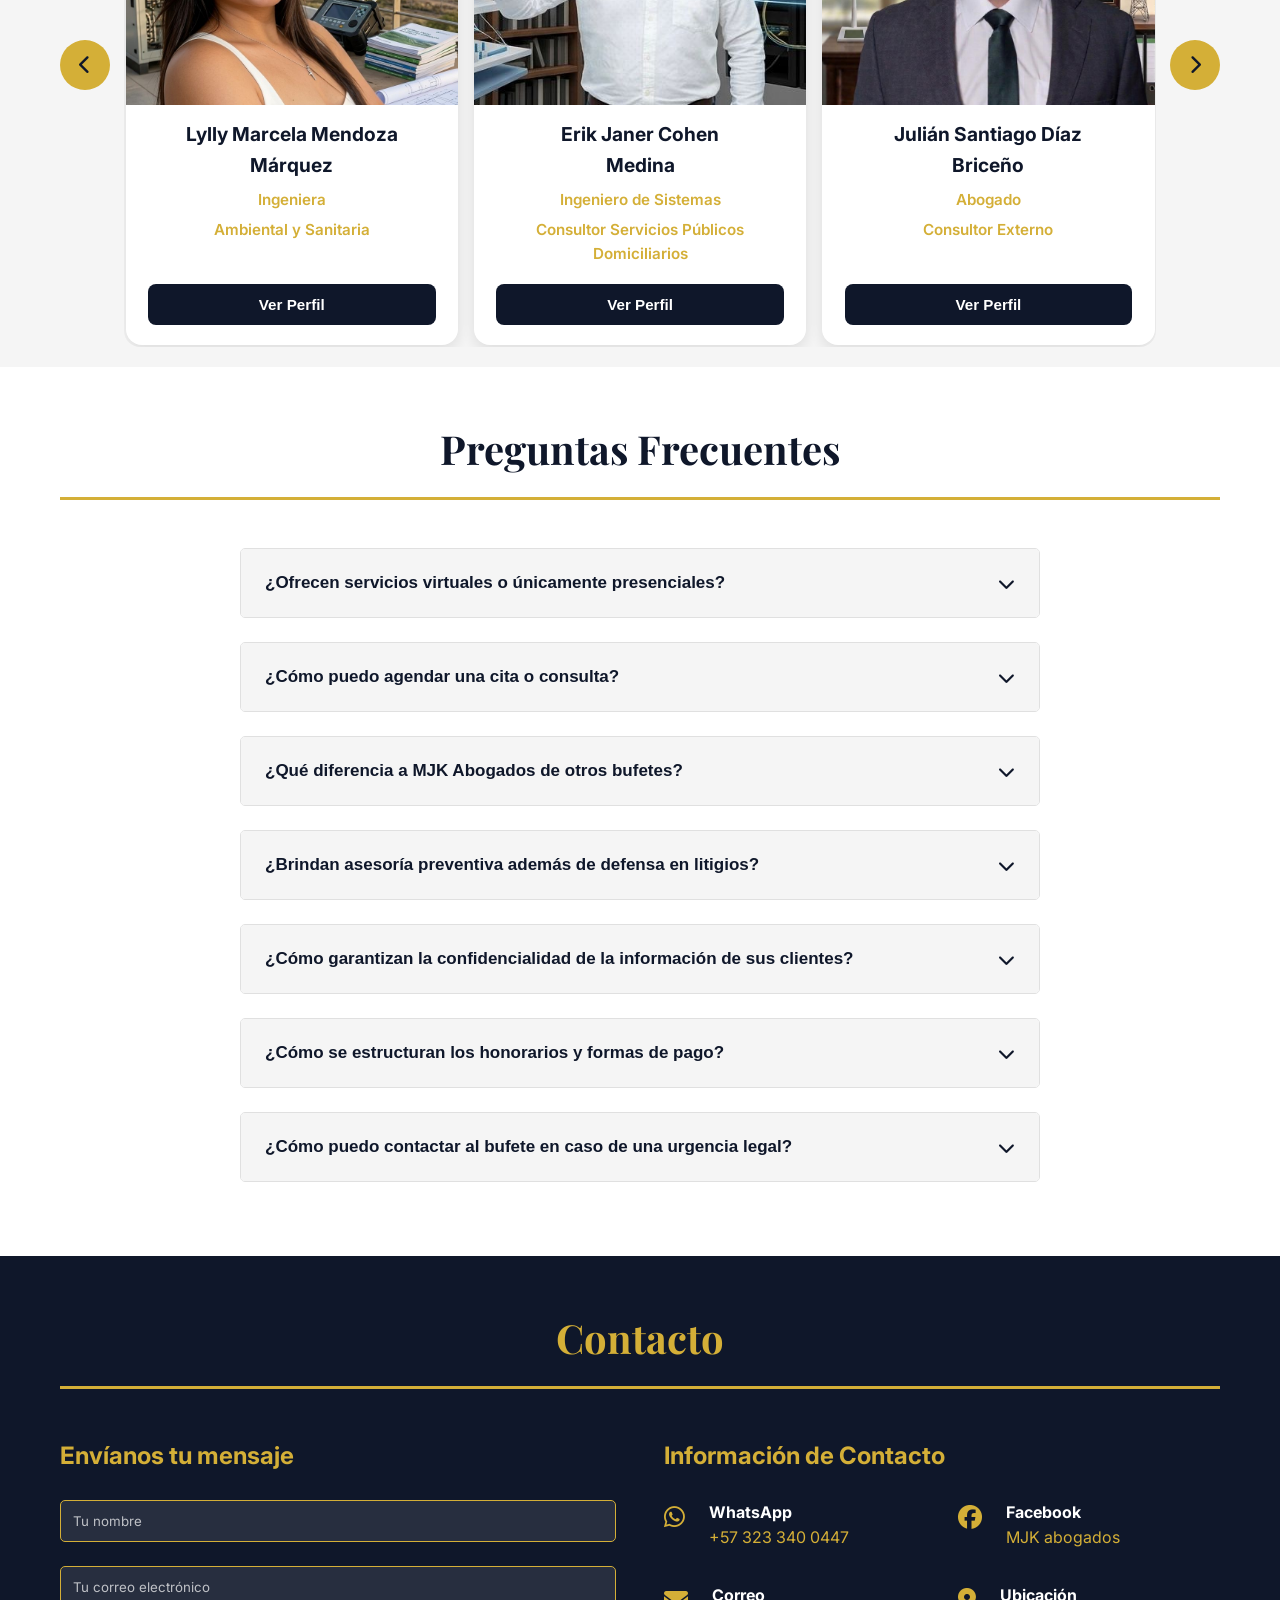
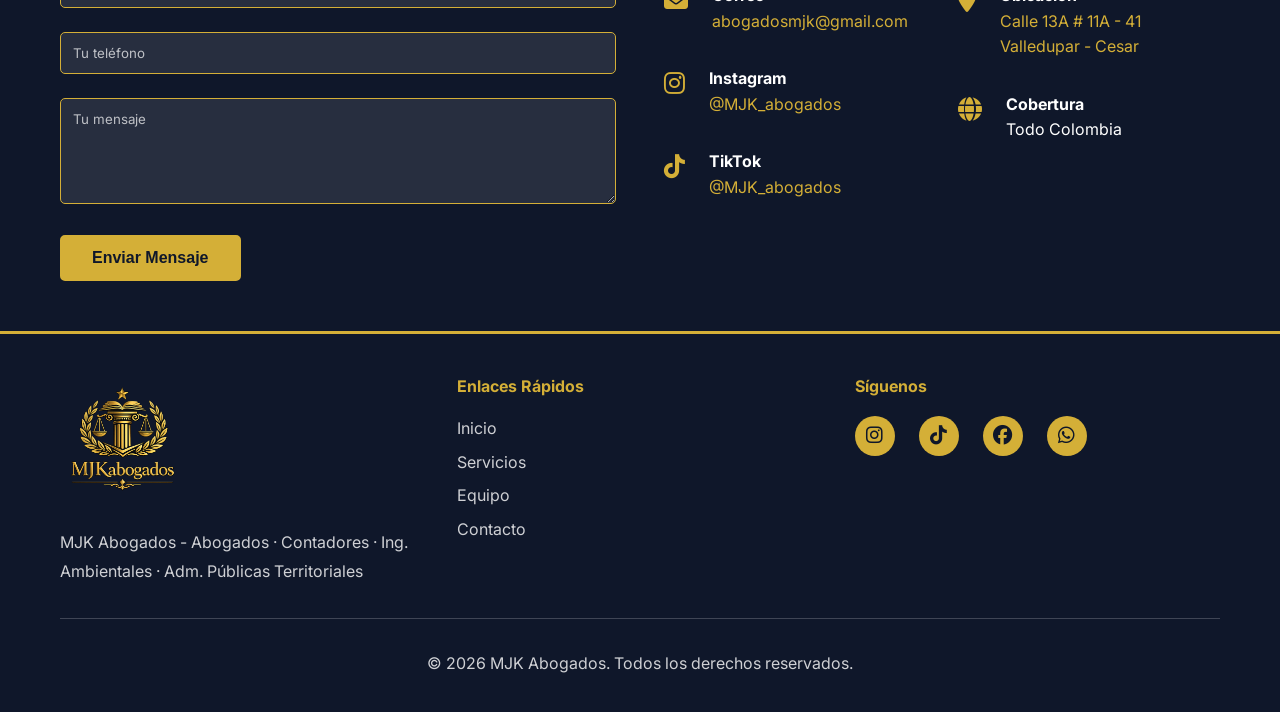
==== commit 5ca143a3: "update: cambiar nav de sobre nosotros a nosotros" ====
--- a/index.html
+++ b/index.html
@@ -120,7 +120,7 @@
             </button>
             <ul class="nav-menu" id="navMenu">
                 <li><a href="#inicio">Inicio</a></li>
-                <li><a href="#sobre">Sobre Nosotros</a></li>
+                <li><a href="#sobre">Nosotros</a></li>
                 <li><a href="#ceo">CEO</a></li>
                 <li><a href="#propuestas">Propuestas</a></li>
                 <li><a href="#servicios">Servicios</a></li>
